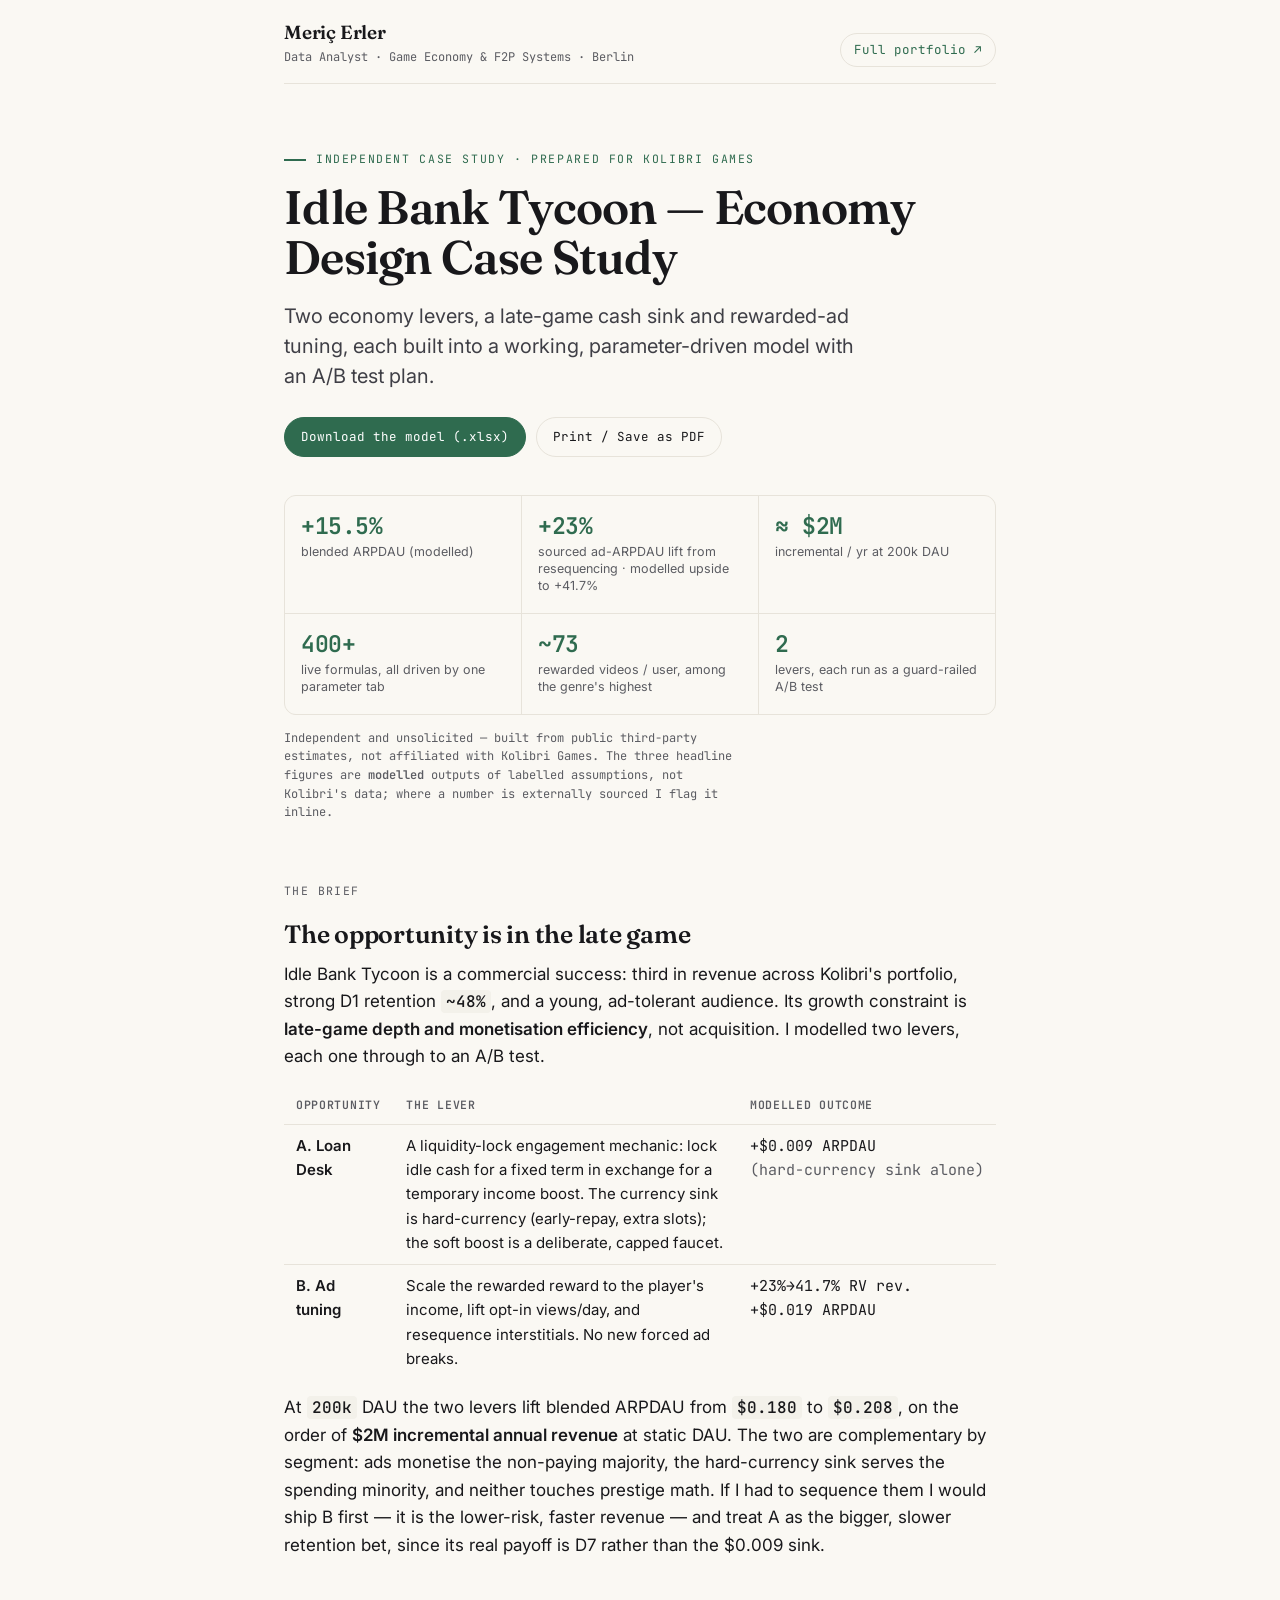
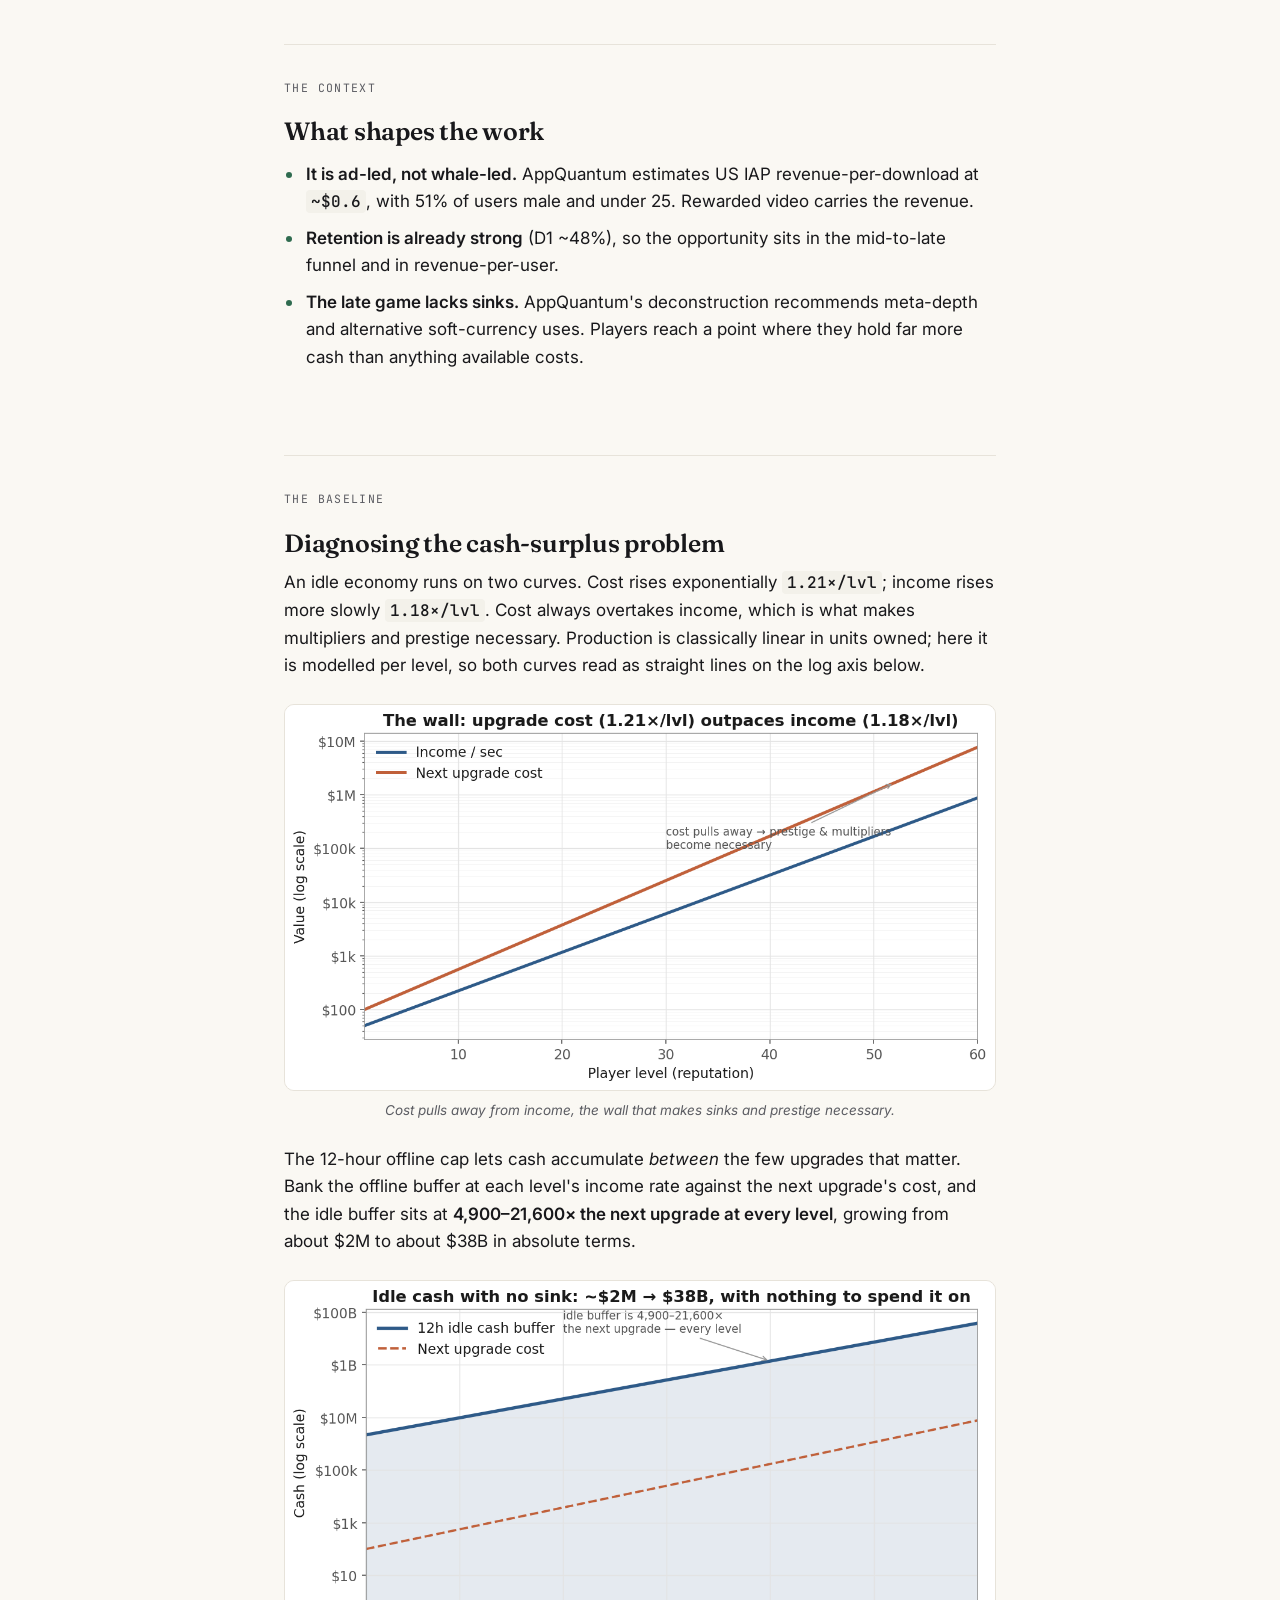
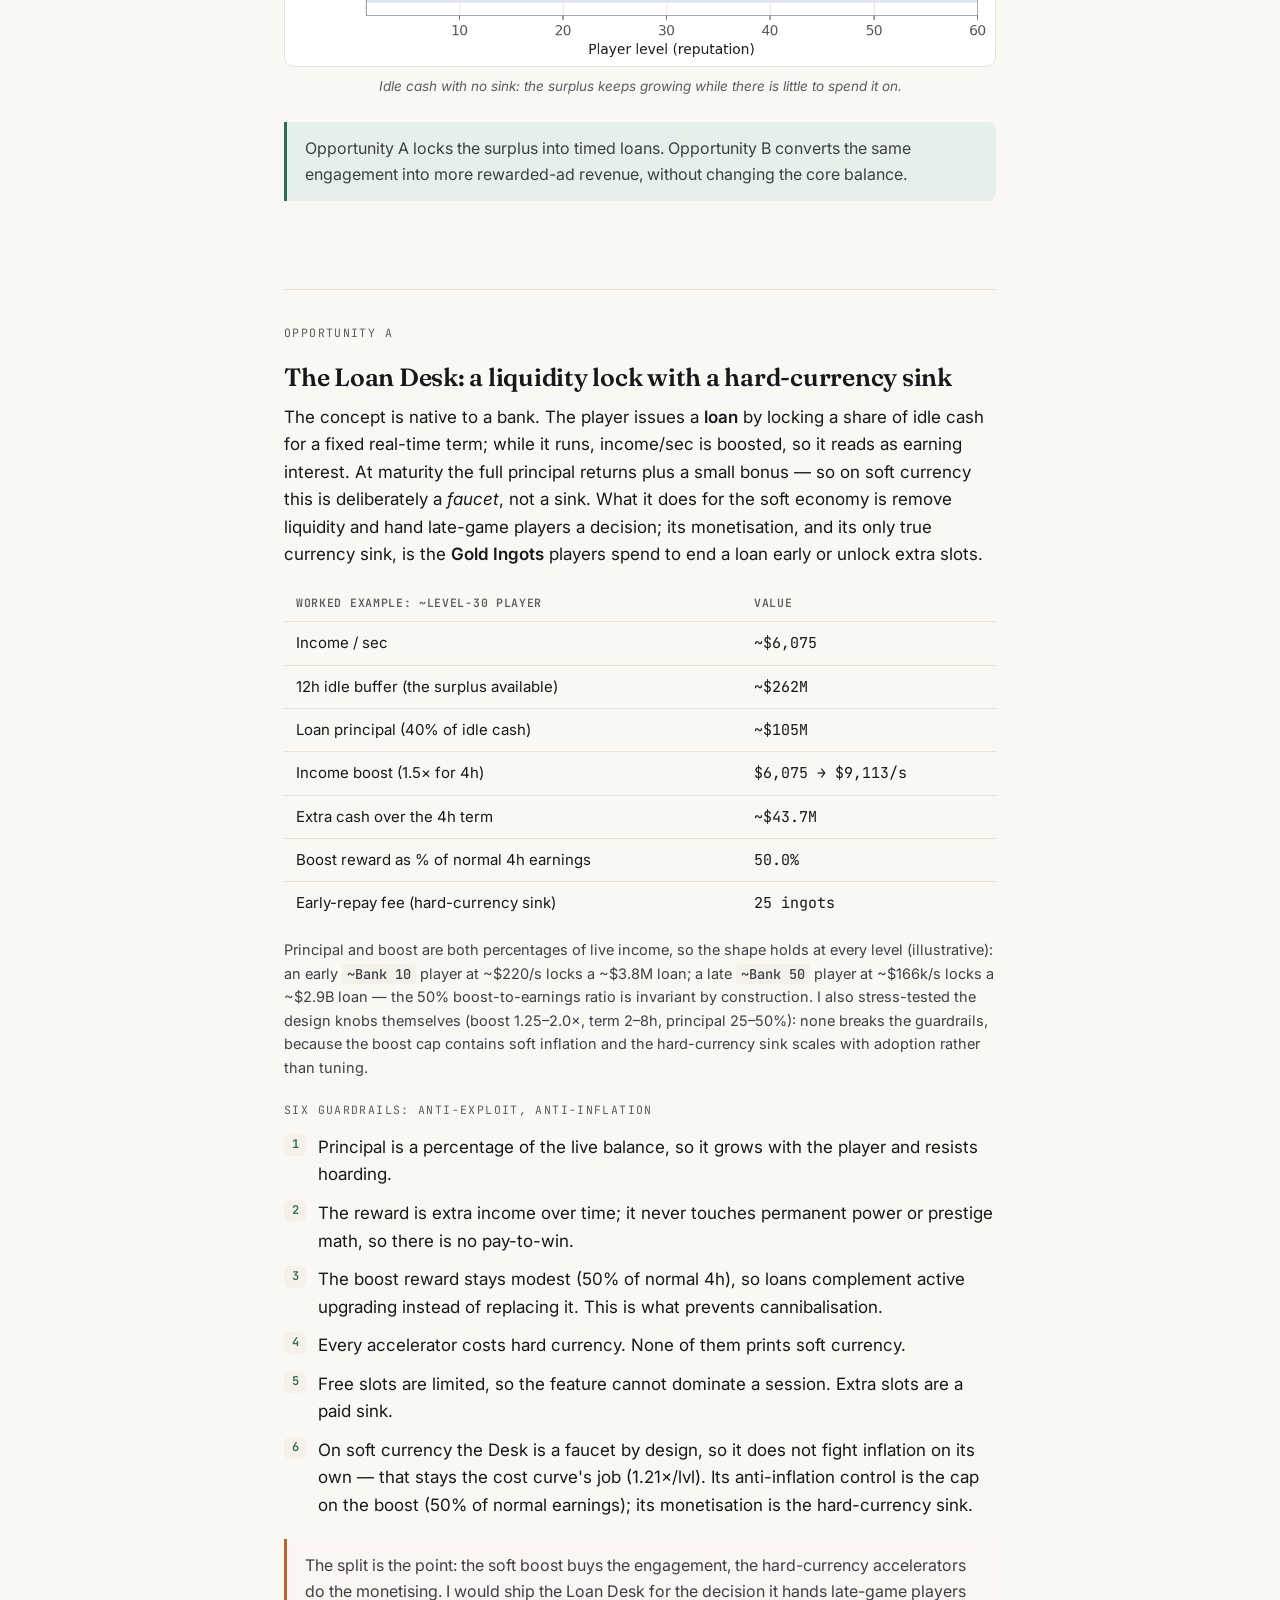
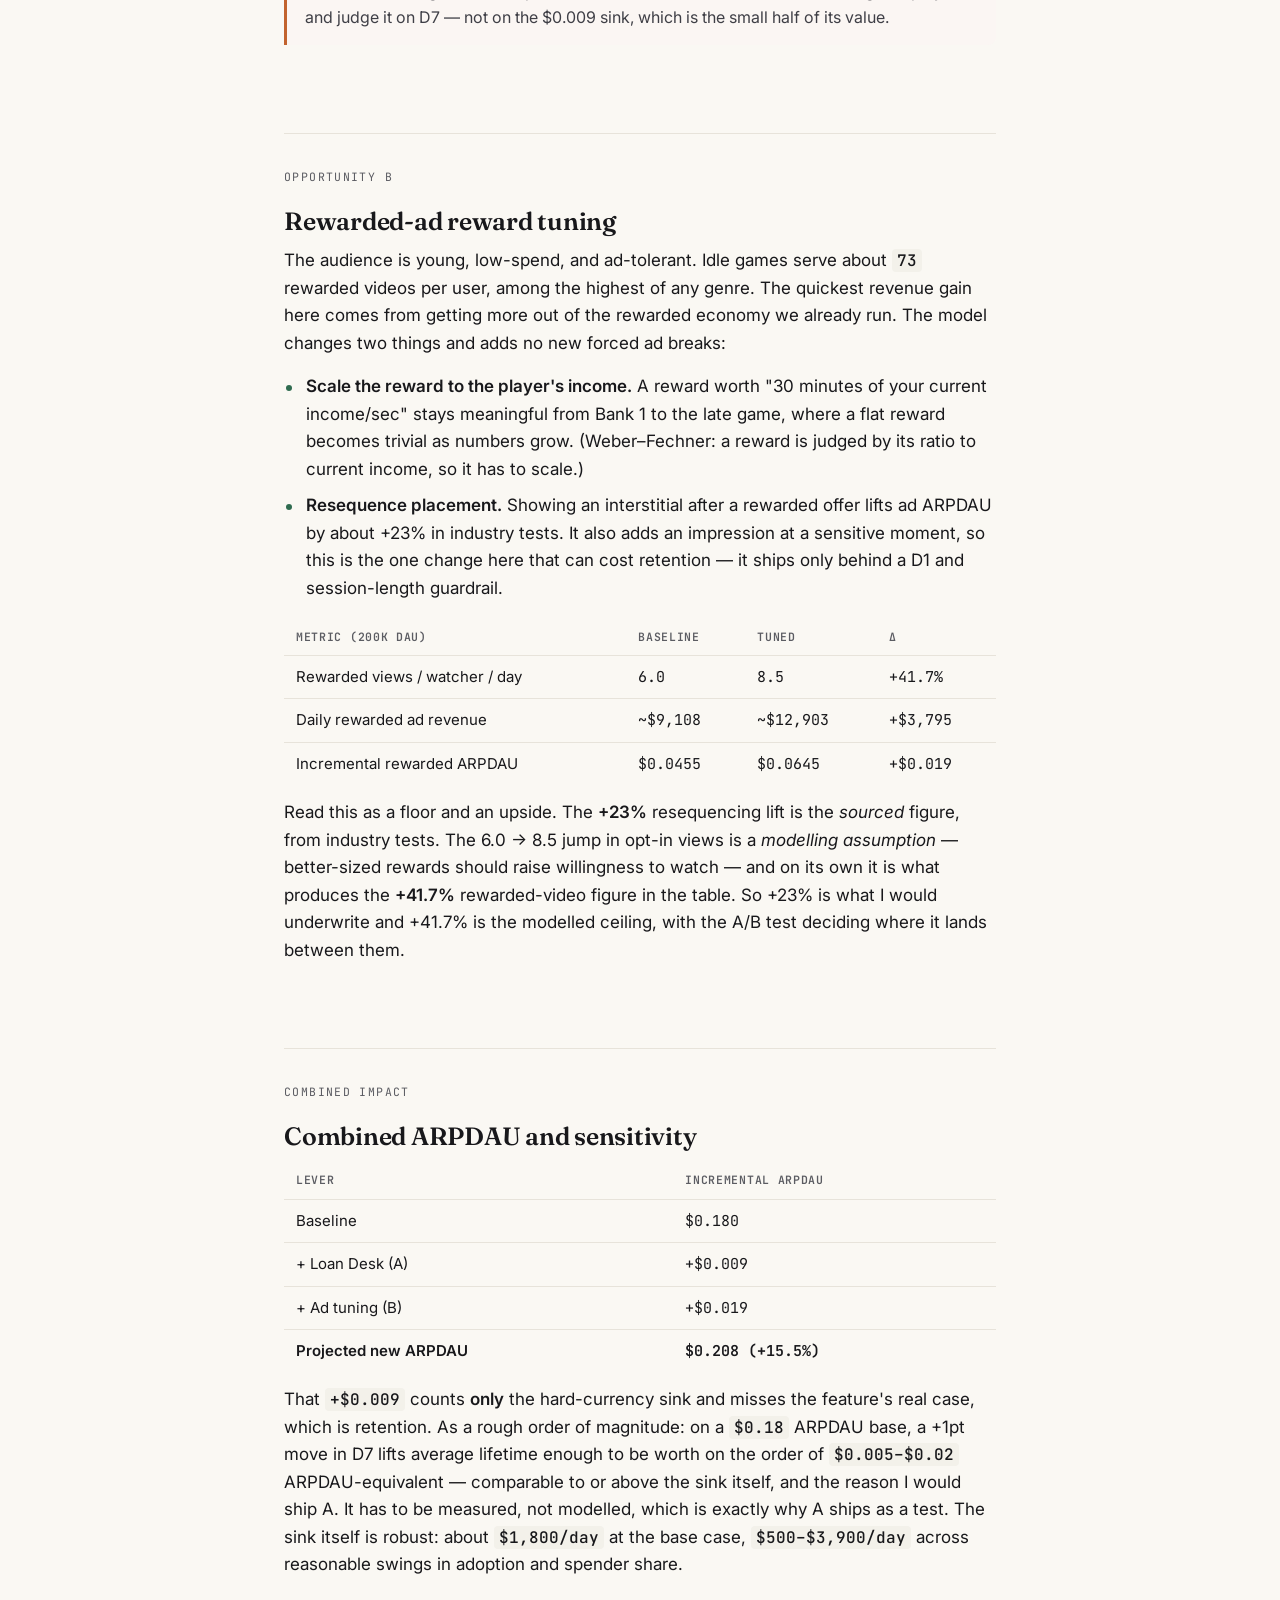
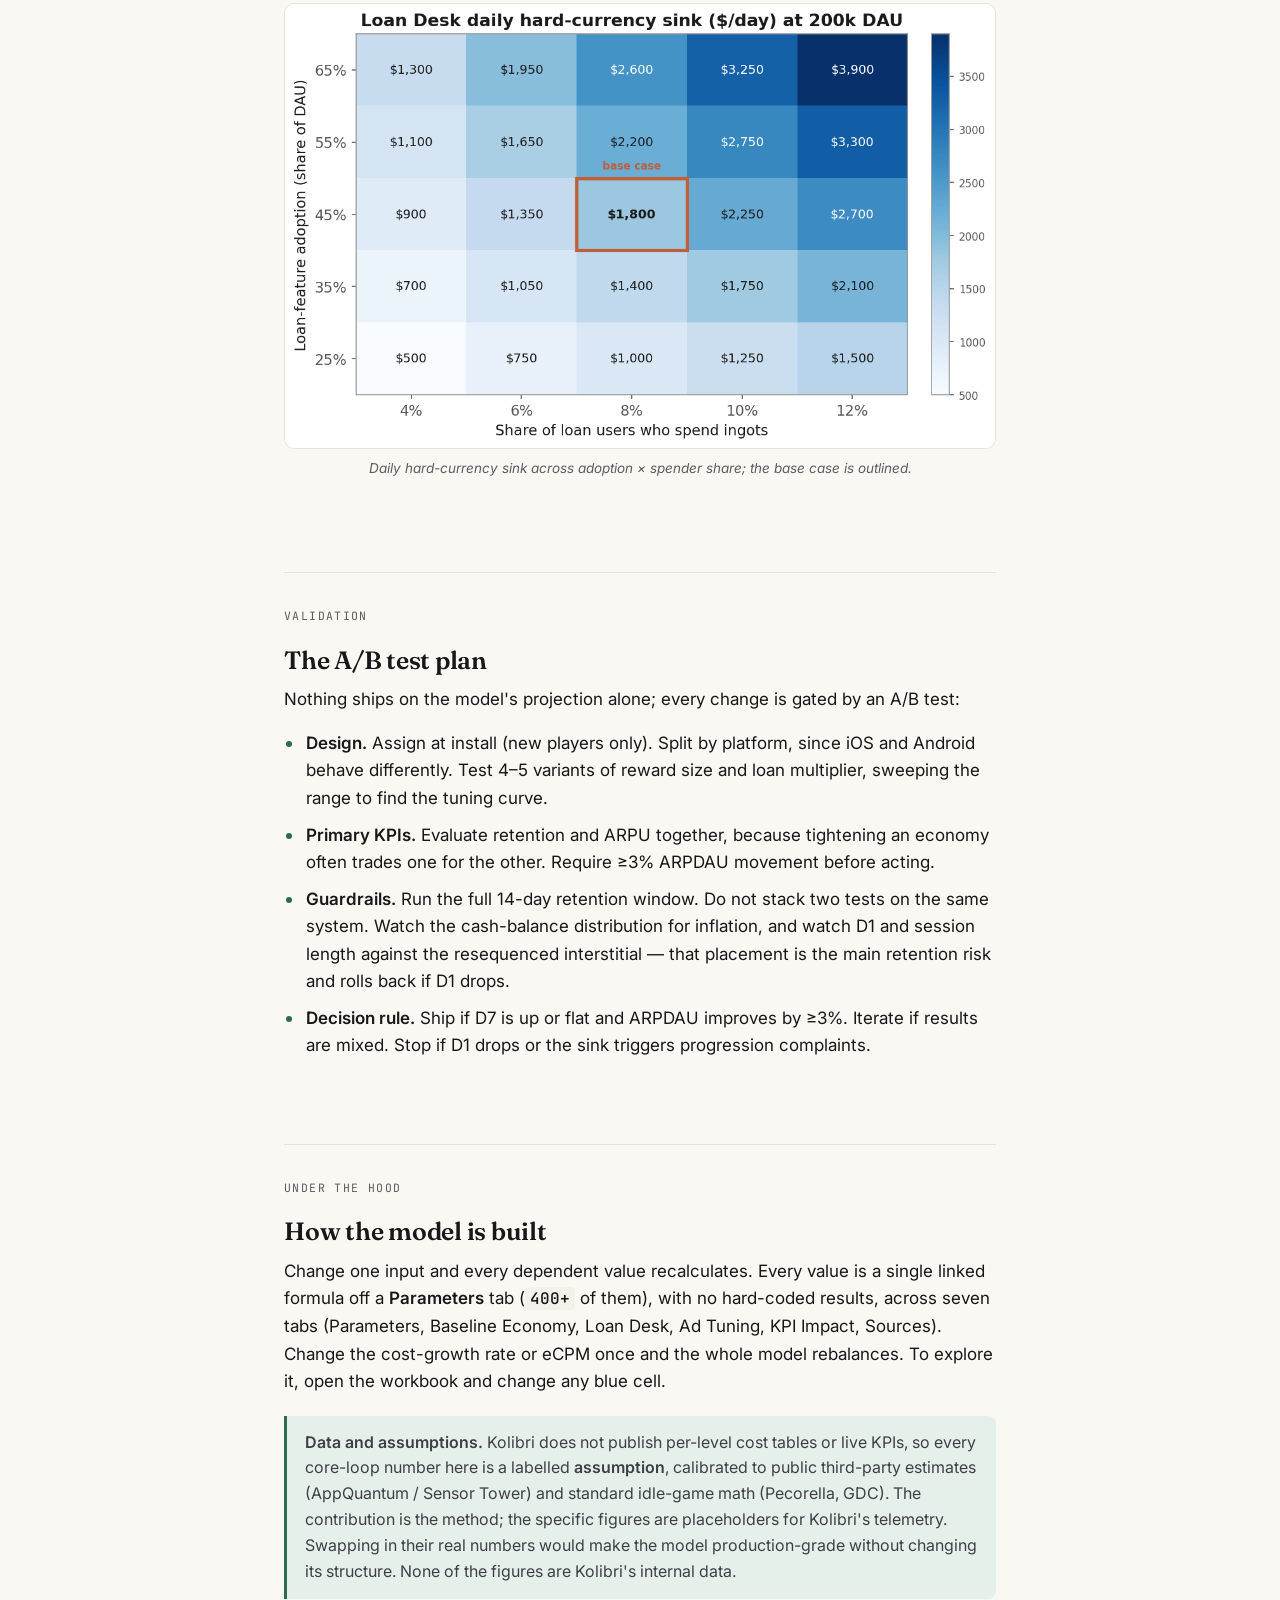
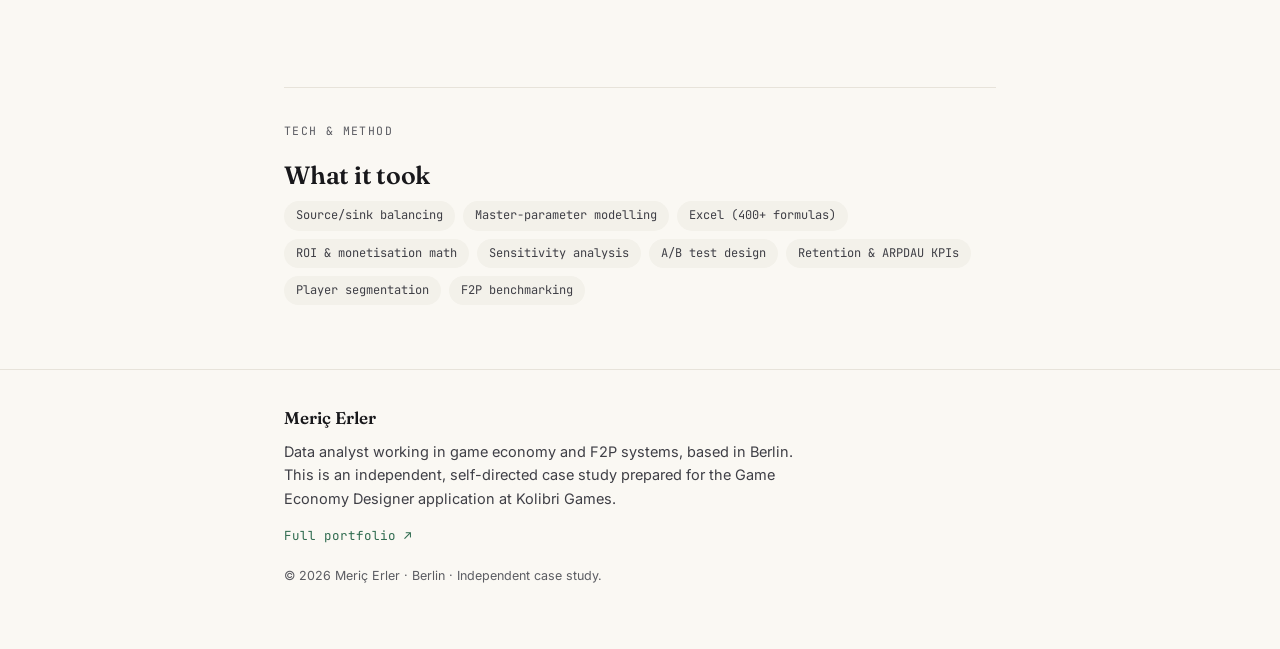
==== index.html @ 93286eb5 "Make the case study launch-ready and on-brand - Rename idle-bank-tycoon.html -> index.html so the re" ====
<!DOCTYPE html>
<html lang="en">
<head>
<meta charset="utf-8">
<meta name="viewport" content="width=device-width, initial-scale=1.0">
<title>Idle Bank Tycoon — Economy Design Case Study · Meriç Erler</title>
<meta name="description" content="A self-directed game-economy design case study for Idle Bank Tycoon (Kolibri Games): a parameter-driven economy model, a liquidity-lock sink mechanic, rewarded-ad tuning, and an A/B test plan. +15.5% modelled ARPDAU.">
<meta name="author" content="Meriç Erler">
<link rel="canonical" href="https://merogith.github.io/IdleBankTycoonCaseStudy/">
<meta property="og:title" content="Idle Bank Tycoon — Economy Design Case Study">
<meta property="og:description" content="A self-directed game-economy design case study: a parameter-driven economy model, a liquidity-lock sink, rewarded-ad tuning, and an A/B test plan. +15.5% modelled ARPDAU.">
<meta property="og:type" content="article">
<meta property="og:url" content="https://merogith.github.io/IdleBankTycoonCaseStudy/">
<meta property="og:image" content="https://merogith.github.io/IdleBankTycoonCaseStudy/charts/03-loan-sensitivity.png">
<meta name="twitter:card" content="summary_large_image">
<meta name="twitter:title" content="Idle Bank Tycoon — Economy Design Case Study">
<meta name="twitter:description" content="Game-economy design case study: economy model, liquidity-lock sink, rewarded-ad tuning, A/B test plan. +15.5% modelled ARPDAU.">
<meta name="twitter:image" content="https://merogith.github.io/IdleBankTycoonCaseStudy/charts/03-loan-sensitivity.png">
<link rel="icon" href="data:image/svg+xml,<svg xmlns='http://www.w3.org/2000/svg' viewBox='0 0 100 100'><rect width='100' height='100' rx='20' fill='%232f6b4f'/><text x='50' y='68' font-family='Georgia,serif' font-size='44' fill='%23faf8f3' text-anchor='middle'>ME</text></svg>">
<link rel="preconnect" href="https://fonts.googleapis.com">
<link rel="preconnect" href="https://fonts.gstatic.com" crossorigin>
<link href="https://fonts.googleapis.com/css2?family=Fraunces:opsz,wght@9..144,400..600&family=Inter:wght@400;500;600;700&family=JetBrains+Mono:wght@500;600&display=swap" rel="stylesheet">
<style>
  :root{
    --ink:#18181b; --ink-soft:#3f3f46; --muted:#5b5c62;
    --paper:#faf8f3; --line:#e7e3da; --chip:#f3f1ea;
    --blue:#2f6b4f; --blue-deep:#245a40; --clay:#c2632e;
    --display:"Fraunces",Georgia,"Times New Roman",serif;
    --body:"Inter",system-ui,-apple-system,"Segoe UI",Roboto,sans-serif;
    --mono:"JetBrains Mono",ui-monospace,SFMono-Regular,Menlo,monospace;
  }
  *{box-sizing:border-box}
  html{-webkit-text-size-adjust:100%}
  body{
    margin:0;background:var(--paper);color:var(--ink);
    font-family:var(--body);font-size:17px;line-height:1.62;
    -webkit-font-smoothing:antialiased;
  }
  .wrap{max-width:760px;margin:0 auto;padding:0 24px}

  /* masthead — report letterhead (not site nav) */
  .masthead{display:flex;align-items:flex-end;justify-content:space-between;gap:18px;padding:22px 0 16px;border-bottom:1px solid var(--line);flex-wrap:wrap}
  .masthead .name{font-family:var(--display);font-weight:600;font-size:19px;letter-spacing:-.01em;color:var(--ink);line-height:1.1}
  .masthead .role{font-family:var(--mono);font-size:12px;color:var(--muted);margin-top:5px}
  .port-link{font-family:var(--mono);font-size:12.5px;color:var(--blue);text-decoration:none;border:1px solid var(--line);border-radius:999px;padding:6px 13px;white-space:nowrap}
  .port-link:hover{border-color:var(--blue);background:#e6f0ea}

  /* hero */
  header.hero{padding:40px 0 8px}
  .eyebrow{font-family:var(--mono);text-transform:uppercase;letter-spacing:.14em;font-size:11.5px;color:var(--blue);margin:26px 0 14px;display:flex;align-items:center;gap:10px}
  .eyebrow::before{content:"";width:22px;height:2px;background:var(--blue);display:inline-block}
  h1{font-family:var(--display);font-weight:600;font-size:clamp(31px,5.4vw,47px);line-height:1.06;letter-spacing:-.015em;margin:0 0 18px}
  .lede{font-size:20px;line-height:1.5;color:var(--ink-soft);margin:0 0 26px;max-width:44ch}
  .actions{display:flex;flex-wrap:wrap;gap:10px;margin-bottom:8px}
  .btn{font-family:var(--mono);font-size:12.5px;text-decoration:none;border-radius:999px;padding:9px 16px;border:1px solid var(--line);color:var(--ink);transition:border-color .15s,color .15s,background .15s}
  .btn:hover{border-color:var(--blue);color:var(--blue)}
  .btn.primary{background:var(--blue);color:#fff;border-color:var(--blue)}
  .btn.primary:hover{background:var(--blue-deep);color:#fff}

  /* metric chips */
  .metrics{display:grid;grid-template-columns:repeat(3,1fr);gap:1px;background:var(--line);border:1px solid var(--line);border-radius:12px;overflow:hidden;margin:38px 0 6px}
  .metric{background:var(--paper);padding:18px 16px}
  .metric .v{font-family:var(--mono);font-weight:600;font-size:23px;letter-spacing:-.02em;color:var(--blue);line-height:1.1}
  .metric .v.clay{color:var(--clay)}
  .metric .k{font-size:12.5px;color:var(--muted);margin-top:5px;line-height:1.35}
  .hero-note{font-family:var(--mono);font-size:12px;color:var(--muted);line-height:1.55;margin:14px 0 0;max-width:66ch}
  @media(max-width:560px){.metrics{grid-template-columns:repeat(2,1fr)}}

  /* sections */
  section{padding:34px 0;border-top:1px solid var(--line);margin-top:34px}
  section:first-of-type{border-top:none;margin-top:18px}
  h2{font-family:var(--display);font-weight:600;font-size:25px;letter-spacing:-.01em;margin:0 0 6px}
  .kicker{font-family:var(--mono);font-size:11.5px;letter-spacing:.12em;text-transform:uppercase;color:var(--muted);margin:0 0 14px}
  p{margin:0 0 16px}
  strong{font-weight:600}
  .num{font-family:var(--mono);font-weight:500;font-size:.94em;background:var(--chip);padding:1px 5px;border-radius:4px}
  a.inl{color:var(--blue);text-decoration:none;border-bottom:1px solid rgba(47,107,79,.34)}
  a.inl:hover{border-bottom-color:var(--blue)}

  ul.clean{list-style:none;padding:0;margin:0 0 16px}
  ul.clean li{position:relative;padding-left:22px;margin:9px 0}
  ul.clean li::before{content:"";position:absolute;left:2px;top:.66em;width:6px;height:6px;border-radius:50%;background:var(--blue)}
  ol.guard{padding-left:0;margin:0;list-style:none;counter-reset:g}
  ol.guard li{position:relative;padding-left:34px;margin:11px 0;counter-increment:g}
  ol.guard li::before{content:counter(g);position:absolute;left:0;top:0;font-family:var(--mono);font-size:12px;font-weight:600;color:var(--blue);background:var(--chip);width:22px;height:22px;border-radius:6px;display:grid;place-items:center}

  /* callout */
  .callout{border-left:3px solid var(--clay);background:#fbf6f3;padding:14px 18px;border-radius:0 8px 8px 0;margin:20px 0;font-size:16px;color:var(--ink-soft)}
  .callout.blue{border-left-color:var(--blue);background:#e6f0ea}

  /* table */
  .tbl{width:100%;border-collapse:collapse;margin:6px 0 14px;font-size:15px}
  .tbl th,.tbl td{text-align:left;padding:9px 12px;border-bottom:1px solid var(--line);vertical-align:top}
  .tbl th{font-family:var(--mono);font-size:11.5px;text-transform:uppercase;letter-spacing:.06em;color:var(--muted);font-weight:600}
  .tbl td.v{font-family:var(--mono);white-space:nowrap;color:var(--ink)}
  .tbl tr:last-child td{border-bottom:none}

  /* figure */
  figure{margin:24px 0}
  figure img{width:100%;height:auto;display:block;border:1px solid var(--line);border-radius:10px;background:#fff}
  figcaption{font-size:13.5px;color:var(--muted);font-style:italic;margin-top:9px;text-align:center}

  /* tags */
  .tags{display:flex;flex-wrap:wrap;gap:8px;margin-top:6px}
  .tag{font-family:var(--mono);font-size:12px;color:var(--ink-soft);background:var(--chip);border-radius:999px;padding:5px 12px}

  /* footer */
  footer{border-top:1px solid var(--line);margin-top:30px;padding:34px 0 64px}
  .about-name{font-family:var(--display);font-weight:600;font-size:17px;margin-bottom:8px}
  .about-bio{font-size:14.5px;color:var(--ink-soft);max-width:60ch;margin:0 0 16px}
  .about-links{display:flex;flex-wrap:wrap;gap:8px 18px;margin-bottom:20px}
  .about-links a{font-family:var(--mono);font-size:12.5px;color:var(--blue);text-decoration:none}
  .about-links a:hover{text-decoration:underline}
  .copy{font-size:12.5px;color:var(--muted);line-height:1.5}

  :focus-visible{outline:2px solid var(--blue);outline-offset:3px;border-radius:3px}
  @media(prefers-reduced-motion:reduce){*{transition:none!important}}
  @media print{
    body{font-size:10.5pt;background:#fff}
    .port-link,.actions{display:none}
    figure,section,table,.metrics,ol.guard li,ul.clean li,.callout{break-inside:avoid;page-break-inside:avoid}
    h1,h2{page-break-after:avoid}
    a{color:var(--ink)}
    .about-links a,.copy{color:#555}
  }
</style>
</head>
<body>

<div class="wrap">
  <div class="masthead">
    <div>
      <div class="name">Meriç Erler</div>
      <div class="role">Data Analyst · Game Economy &amp; F2P Systems · Berlin</div>
    </div>
    <a class="port-link" href="https://merogith.github.io/Portfolio/">Full portfolio ↗</a>
  </div>
</div>

<header class="hero">
  <div class="wrap">
    <div class="eyebrow">Independent case study · prepared for Kolibri Games</div>
    <h1>Idle Bank Tycoon — Economy Design Case Study</h1>
    <p class="lede">Two economy levers, a late-game cash sink and rewarded-ad tuning, each built into a working, parameter-driven model with an A/B test plan.</p>
    <div class="actions">
      <a class="btn primary" href="https://raw.githubusercontent.com/merogith/IdleBankTycoonCaseStudy/main/Idle_Bank_Tycoon_Economy_Model.xlsx">Download the model (.xlsx)</a>
      <a class="btn" href="#" onclick="window.print();return false;" title="Print or save this page as PDF (uses the page's print styles, always current)">Print / Save as PDF</a>
    </div>
    <div class="metrics">
      <div class="metric"><div class="v">+15.5%</div><div class="k">blended ARPDAU (modelled)</div></div>
      <div class="metric"><div class="v">+23%</div><div class="k">sourced ad-ARPDAU lift from resequencing · modelled upside to +41.7%</div></div>
      <div class="metric"><div class="v">≈ $2M</div><div class="k">incremental / yr at 200k DAU</div></div>
      <div class="metric"><div class="v">400+</div><div class="k">live formulas, all driven by one parameter tab</div></div>
      <div class="metric"><div class="v">~73</div><div class="k">rewarded videos / user, among the genre's highest</div></div>
      <div class="metric"><div class="v">2</div><div class="k">levers, each run as a guard-railed A/B test</div></div>
    </div>
    <p class="hero-note">Independent and unsolicited — built from public third-party estimates, not affiliated with Kolibri Games. The three headline figures are <strong>modelled</strong> outputs of labelled assumptions, not Kolibri's data; where a number is externally sourced I flag it inline.</p>
  </div>
</header>

<main class="wrap">

  <section>
    <p class="kicker">The brief</p>
    <h2>The opportunity is in the late game</h2>
    <p>Idle Bank Tycoon is a commercial success: third in revenue across Kolibri's portfolio, strong D1 retention <span class="num">~48%</span>, and a young, ad-tolerant audience. Its growth constraint is <strong>late-game depth and monetisation efficiency</strong>, not acquisition. I modelled two levers, each one through to an A/B test.</p>
    <table class="tbl">
      <tr><th>Opportunity</th><th>The lever</th><th>Modelled outcome</th></tr>
      <tr><td><strong>A. Loan Desk</strong></td><td>A liquidity-lock engagement mechanic: lock idle cash for a fixed term in exchange for a temporary income boost. The currency sink is hard-currency (early-repay, extra slots); the soft boost is a deliberate, capped faucet.</td><td class="v">+$0.009 ARPDAU<br><span style="color:var(--muted)">(hard-currency sink alone)</span></td></tr>
      <tr><td><strong>B. Ad tuning</strong></td><td>Scale the rewarded reward to the player's income, lift opt-in views/day, and resequence interstitials. No new forced ad breaks.</td><td class="v">+23%→41.7% RV rev.<br>+$0.019 ARPDAU</td></tr>
    </table>
    <p>At <span class="num">200k</span> DAU the two levers lift blended ARPDAU from <span class="num">$0.180</span> to <span class="num">$0.208</span>, on the order of <strong>$2M incremental annual revenue</strong> at static DAU. The two are complementary by segment: ads monetise the non-paying majority, the hard-currency sink serves the spending minority, and neither touches prestige math. If I had to sequence them I would ship B first — it is the lower-risk, faster revenue — and treat A as the bigger, slower retention bet, since its real payoff is D7 rather than the $0.009 sink.</p>
  </section>

  <section>
    <p class="kicker">The context</p>
    <h2>What shapes the work</h2>
    <ul class="clean">
      <li><strong>It is ad-led, not whale-led.</strong> AppQuantum estimates US IAP revenue-per-download at <span class="num">~$0.6</span>, with 51% of users male and under 25. Rewarded video carries the revenue.</li>
      <li><strong>Retention is already strong</strong> (D1 ~48%), so the opportunity sits in the mid-to-late funnel and in revenue-per-user.</li>
      <li><strong>The late game lacks sinks.</strong> AppQuantum's deconstruction recommends meta-depth and alternative soft-currency uses. Players reach a point where they hold far more cash than anything available costs.</li>
    </ul>
  </section>

  <section>
    <p class="kicker">The baseline</p>
    <h2>Diagnosing the cash-surplus problem</h2>
    <p>An idle economy runs on two curves. Cost rises exponentially <span class="num">1.21×/lvl</span>; income rises more slowly <span class="num">1.18×/lvl</span>. Cost always overtakes income, which is what makes multipliers and prestige necessary. Production is classically linear in units owned; here it is modelled per level, so both curves read as straight lines on the log axis below.</p>
    <figure><img alt="Income per second versus next upgrade cost across 60 levels on a log scale" src="[data-uri]"><figcaption>Cost pulls away from income, the wall that makes sinks and prestige necessary.</figcaption></figure>
    <p>The 12-hour offline cap lets cash accumulate <em>between</em> the few upgrades that matter. Bank the offline buffer at each level's income rate against the next upgrade's cost, and the idle buffer sits at <strong>4,900–21,600× the next upgrade at every level</strong>, growing from about $2M to about $38B in absolute terms.</p>
    <figure><img alt="12-hour idle cash buffer climbing from 2 million to 38 billion dollars on a log scale" src="[data-uri]"><figcaption>Idle cash with no sink: the surplus keeps growing while there is little to spend it on.</figcaption></figure>
    <div class="callout blue">Opportunity A locks the surplus into timed loans. Opportunity B converts the same engagement into more rewarded-ad revenue, without changing the core balance.</div>
  </section>

  <section>
    <p class="kicker">Opportunity A</p>
    <h2>The Loan Desk: a liquidity lock with a hard-currency sink</h2>
    <p>The concept is native to a bank. The player issues a <strong>loan</strong> by locking a share of idle cash for a fixed real-time term; while it runs, income/sec is boosted, so it reads as earning interest. At maturity the full principal returns plus a small bonus — so on soft currency this is deliberately a <em>faucet</em>, not a sink. What it does for the soft economy is remove liquidity and hand late-game players a decision; its monetisation, and its only true currency sink, is the <strong>Gold Ingots</strong> players spend to end a loan early or unlock extra slots.</p>
    <table class="tbl">
      <tr><th>Worked example: ~level-30 player</th><th>Value</th></tr>
      <tr><td>Income / sec</td><td class="v">~$6,075</td></tr>
      <tr><td>12h idle buffer (the surplus available)</td><td class="v">~$262M</td></tr>
      <tr><td>Loan principal (40% of idle cash)</td><td class="v">~$105M</td></tr>
      <tr><td>Income boost (1.5× for 4h)</td><td class="v">$6,075 → $9,113/s</td></tr>
      <tr><td>Extra cash over the 4h term</td><td class="v">~$43.7M</td></tr>
      <tr><td>Boost reward as % of normal 4h earnings</td><td class="v">50.0%</td></tr>
      <tr><td>Early-repay fee (hard-currency sink)</td><td class="v">25 ingots</td></tr>
    </table>
    <p style="font-size:14.5px;color:var(--ink-soft);margin-top:14px">Principal and boost are both percentages of live income, so the shape holds at every level (illustrative): an early <span class="num">~Bank&nbsp;10</span> player at ~$220/s locks a ~$3.8M loan; a late <span class="num">~Bank&nbsp;50</span> player at ~$166k/s locks a ~$2.9B loan — the 50% boost-to-earnings ratio is invariant by construction. I also stress-tested the design knobs themselves (boost 1.25–2.0×, term 2–8h, principal 25–50%): none breaks the guardrails, because the boost cap contains soft inflation and the hard-currency sink scales with adoption rather than tuning.</p>
    <p class="kicker" style="margin-top:22px">Six guardrails: anti-exploit, anti-inflation</p>
    <ol class="guard">
      <li>Principal is a percentage of the live balance, so it grows with the player and resists hoarding.</li>
      <li>The reward is extra income over time; it never touches permanent power or prestige math, so there is no pay-to-win.</li>
      <li>The boost reward stays modest (50% of normal 4h), so loans complement active upgrading instead of replacing it. This is what prevents cannibalisation.</li>
      <li>Every accelerator costs hard currency. None of them prints soft currency.</li>
      <li>Free slots are limited, so the feature cannot dominate a session. Extra slots are a paid sink.</li>
      <li>On soft currency the Desk is a faucet by design, so it does not fight inflation on its own — that stays the cost curve's job (1.21×/lvl). Its anti-inflation control is the cap on the boost (50% of normal earnings); its monetisation is the hard-currency sink.</li>
    </ol>
    <div class="callout">The split is the point: the soft boost buys the engagement, the hard-currency accelerators do the monetising. I would ship the Loan Desk for the decision it hands late-game players and judge it on D7 — not on the $0.009 sink, which is the small half of its value.</div>
  </section>

  <section>
    <p class="kicker">Opportunity B</p>
    <h2>Rewarded-ad reward tuning</h2>
    <p>The audience is young, low-spend, and ad-tolerant. Idle games serve about <span class="num">73</span> rewarded videos per user, among the highest of any genre. The quickest revenue gain here comes from getting more out of the rewarded economy we already run. The model changes two things and adds no new forced ad breaks:</p>
    <ul class="clean">
      <li><strong>Scale the reward to the player's income.</strong> A reward worth "30 minutes of your current income/sec" stays meaningful from Bank 1 to the late game, where a flat reward becomes trivial as numbers grow. (Weber–Fechner: a reward is judged by its ratio to current income, so it has to scale.)</li>
      <li><strong>Resequence placement.</strong> Showing an interstitial after a rewarded offer lifts ad ARPDAU by about +23% in industry tests. It also adds an impression at a sensitive moment, so this is the one change here that can cost retention — it ships only behind a D1 and session-length guardrail.</li>
    </ul>
    <table class="tbl">
      <tr><th>Metric (200k DAU)</th><th>Baseline</th><th>Tuned</th><th>Δ</th></tr>
      <tr><td>Rewarded views / watcher / day</td><td class="v">6.0</td><td class="v">8.5</td><td class="v">+41.7%</td></tr>
      <tr><td>Daily rewarded ad revenue</td><td class="v">~$9,108</td><td class="v">~$12,903</td><td class="v">+$3,795</td></tr>
      <tr><td>Incremental rewarded ARPDAU</td><td class="v">$0.0455</td><td class="v">$0.0645</td><td class="v">+$0.019</td></tr>
    </table>
    <p>Read this as a floor and an upside. The <strong>+23%</strong> resequencing lift is the <em>sourced</em> figure, from industry tests. The 6.0 → 8.5 jump in opt-in views is a <em>modelling assumption</em> — better-sized rewards should raise willingness to watch — and on its own it is what produces the <strong>+41.7%</strong> rewarded-video figure in the table. So +23% is what I would underwrite and +41.7% is the modelled ceiling, with the A/B test deciding where it lands between them.</p>
  </section>

  <section>
    <p class="kicker">Combined impact</p>
    <h2>Combined ARPDAU and sensitivity</h2>
    <table class="tbl">
      <tr><th>Lever</th><th>Incremental ARPDAU</th></tr>
      <tr><td>Baseline</td><td class="v">$0.180</td></tr>
      <tr><td>+ Loan Desk (A)</td><td class="v">+$0.009</td></tr>
      <tr><td>+ Ad tuning (B)</td><td class="v">+$0.019</td></tr>
      <tr><td><strong>Projected new ARPDAU</strong></td><td class="v"><strong>$0.208 (+15.5%)</strong></td></tr>
    </table>
    <p>That <span class="num">+$0.009</span> counts <strong>only</strong> the hard-currency sink and misses the feature's real case, which is retention. As a rough order of magnitude: on a <span class="num">$0.18</span> ARPDAU base, a +1pt move in D7 lifts average lifetime enough to be worth on the order of <span class="num">$0.005–$0.02</span> ARPDAU-equivalent — comparable to or above the sink itself, and the reason I would ship A. It has to be measured, not modelled, which is exactly why A ships as a test. The sink itself is robust: about <span class="num">$1,800/day</span> at the base case, <span class="num">$500–$3,900/day</span> across reasonable swings in adoption and spender share.</p>
    <figure><img alt="Sensitivity heatmap of the Loan Desk daily dollar sink across adoption and ingot-spender share" src="[data-uri]"><figcaption>Daily hard-currency sink across adoption × spender share; the base case is outlined.</figcaption></figure>
  </section>

  <section>
    <p class="kicker">Validation</p>
    <h2>The A/B test plan</h2>
    <p>Nothing ships on the model's projection alone; every change is gated by an A/B test:</p>
    <ul class="clean">
      <li><strong>Design.</strong> Assign at install (new players only). Split by platform, since iOS and Android behave differently. Test 4–5 variants of reward size and loan multiplier, sweeping the range to find the tuning curve.</li>
      <li><strong>Primary KPIs.</strong> Evaluate retention and ARPU together, because tightening an economy often trades one for the other. Require ≥3% ARPDAU movement before acting.</li>
      <li><strong>Guardrails.</strong> Run the full 14-day retention window. Do not stack two tests on the same system. Watch the cash-balance distribution for inflation, and watch D1 and session length against the resequenced interstitial — that placement is the main retention risk and rolls back if D1 drops.</li>
      <li><strong>Decision rule.</strong> Ship if D7 is up or flat and ARPDAU improves by ≥3%. Iterate if results are mixed. Stop if D1 drops or the sink triggers progression complaints.</li>
    </ul>
  </section>

  <section>
    <p class="kicker">Under the hood</p>
    <h2>How the model is built</h2>
    <p>Change one input and every dependent value recalculates. Every value is a single linked formula off a <strong>Parameters</strong> tab (<span class="num">400+</span> of them), with no hard-coded results, across seven tabs (Parameters, Baseline Economy, Loan Desk, Ad Tuning, KPI Impact, Sources). Change the cost-growth rate or eCPM once and the whole model rebalances. To explore it, open the workbook and change any blue cell.</p>
    <div class="callout blue"><strong>Data and assumptions.</strong> Kolibri does not publish per-level cost tables or live KPIs, so every core-loop number here is a labelled <strong>assumption</strong>, calibrated to public third-party estimates (AppQuantum / Sensor Tower) and standard idle-game math (Pecorella, GDC). The contribution is the method; the specific figures are placeholders for Kolibri's telemetry. Swapping in their real numbers would make the model production-grade without changing its structure. None of the figures are Kolibri's internal data.</div>
  </section>

  <section>
    <p class="kicker">Tech &amp; method</p>
    <h2>What it took</h2>
    <div class="tags">
      <span class="tag">Source/sink balancing</span>
      <span class="tag">Master-parameter modelling</span>
      <span class="tag">Excel (400+ formulas)</span>
      <span class="tag">ROI &amp; monetisation math</span>
      <span class="tag">Sensitivity analysis</span>
      <span class="tag">A/B test design</span>
      <span class="tag">Retention &amp; ARPDAU KPIs</span>
      <span class="tag">Player segmentation</span>
      <span class="tag">F2P benchmarking</span>
    </div>
  </section>

</main>

<footer>
  <div class="wrap">
    <div class="about">
      <div class="about-name">Meriç Erler</div>
      <p class="about-bio">Data analyst working in game economy and F2P systems, based in Berlin. This is an independent, self-directed case study prepared for the Game Economy Designer application at Kolibri Games.</p>
      <div class="about-links">
        <a href="https://merogith.github.io/Portfolio/">Full portfolio ↗</a>
      </div>
    </div>
    <div class="copy">© 2026 Meriç Erler · Berlin · Independent case study.</div>
  </div>
</footer>

</body>
</html>
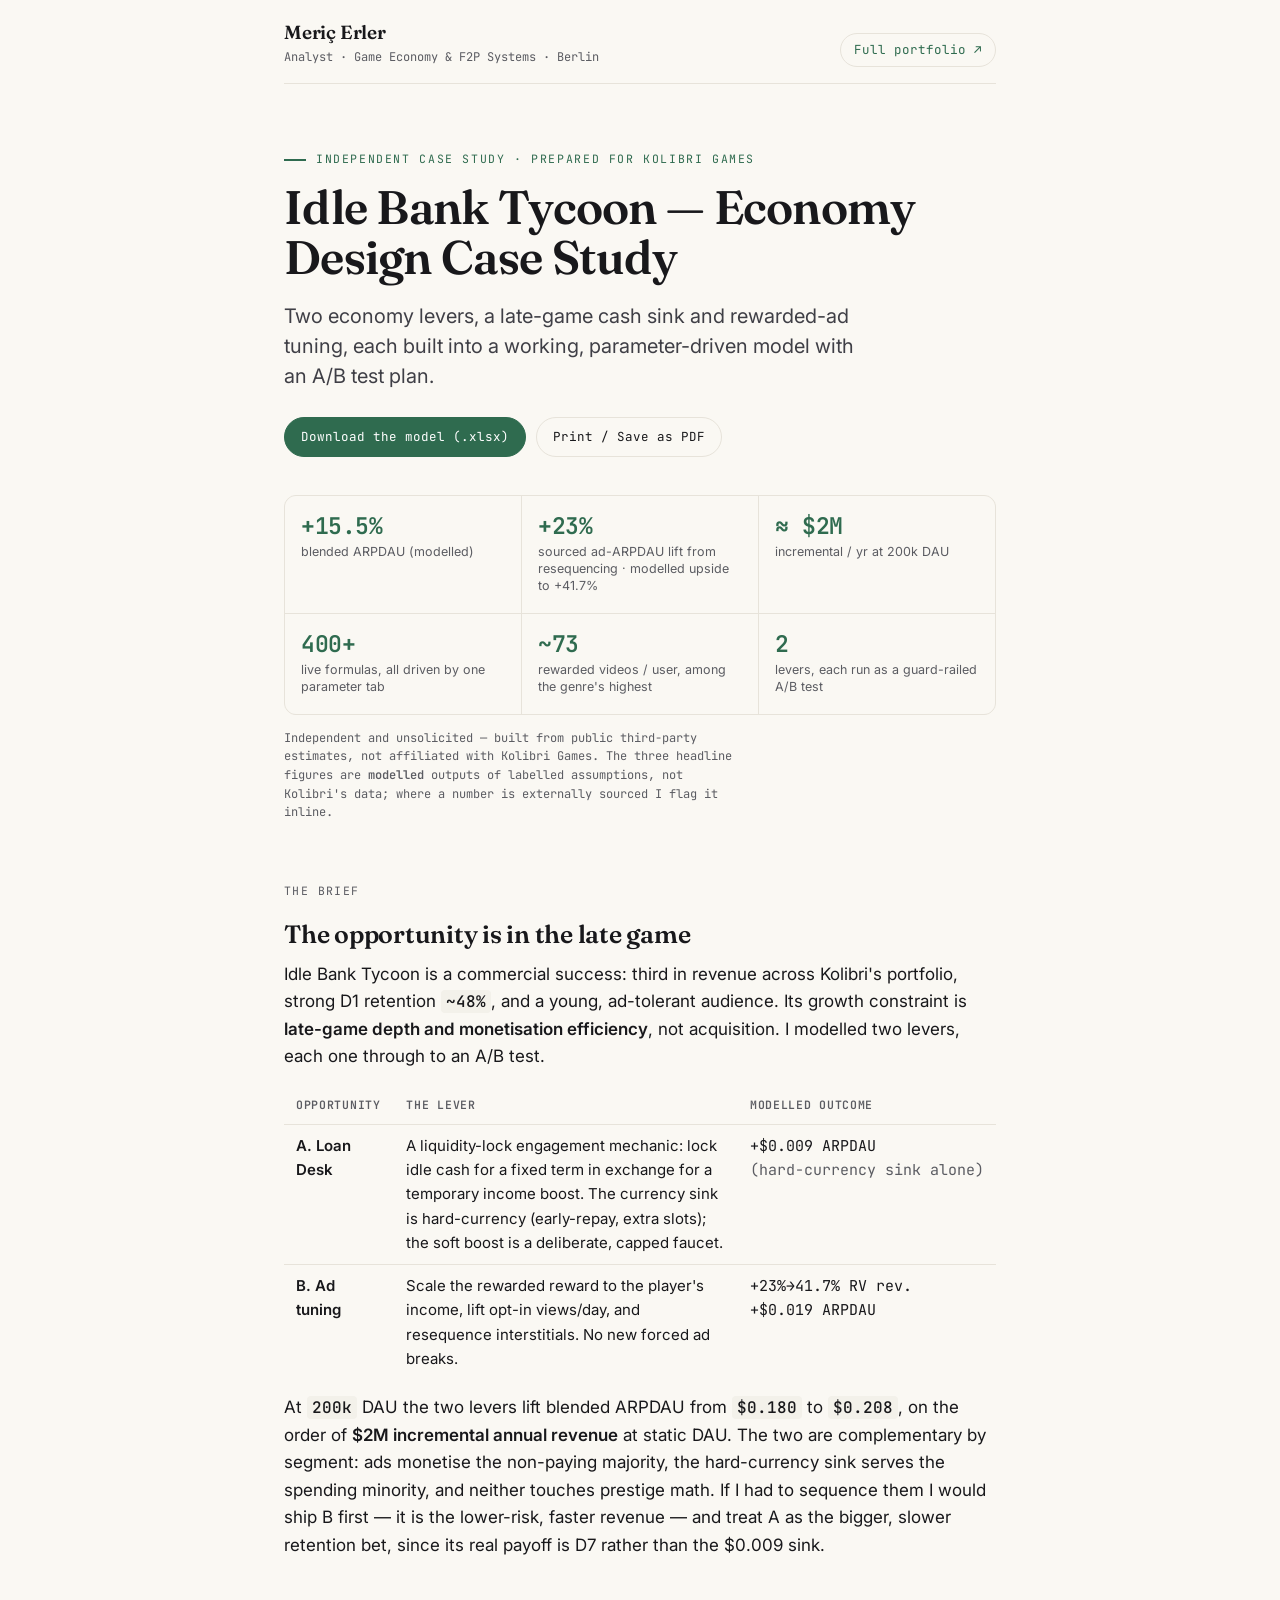
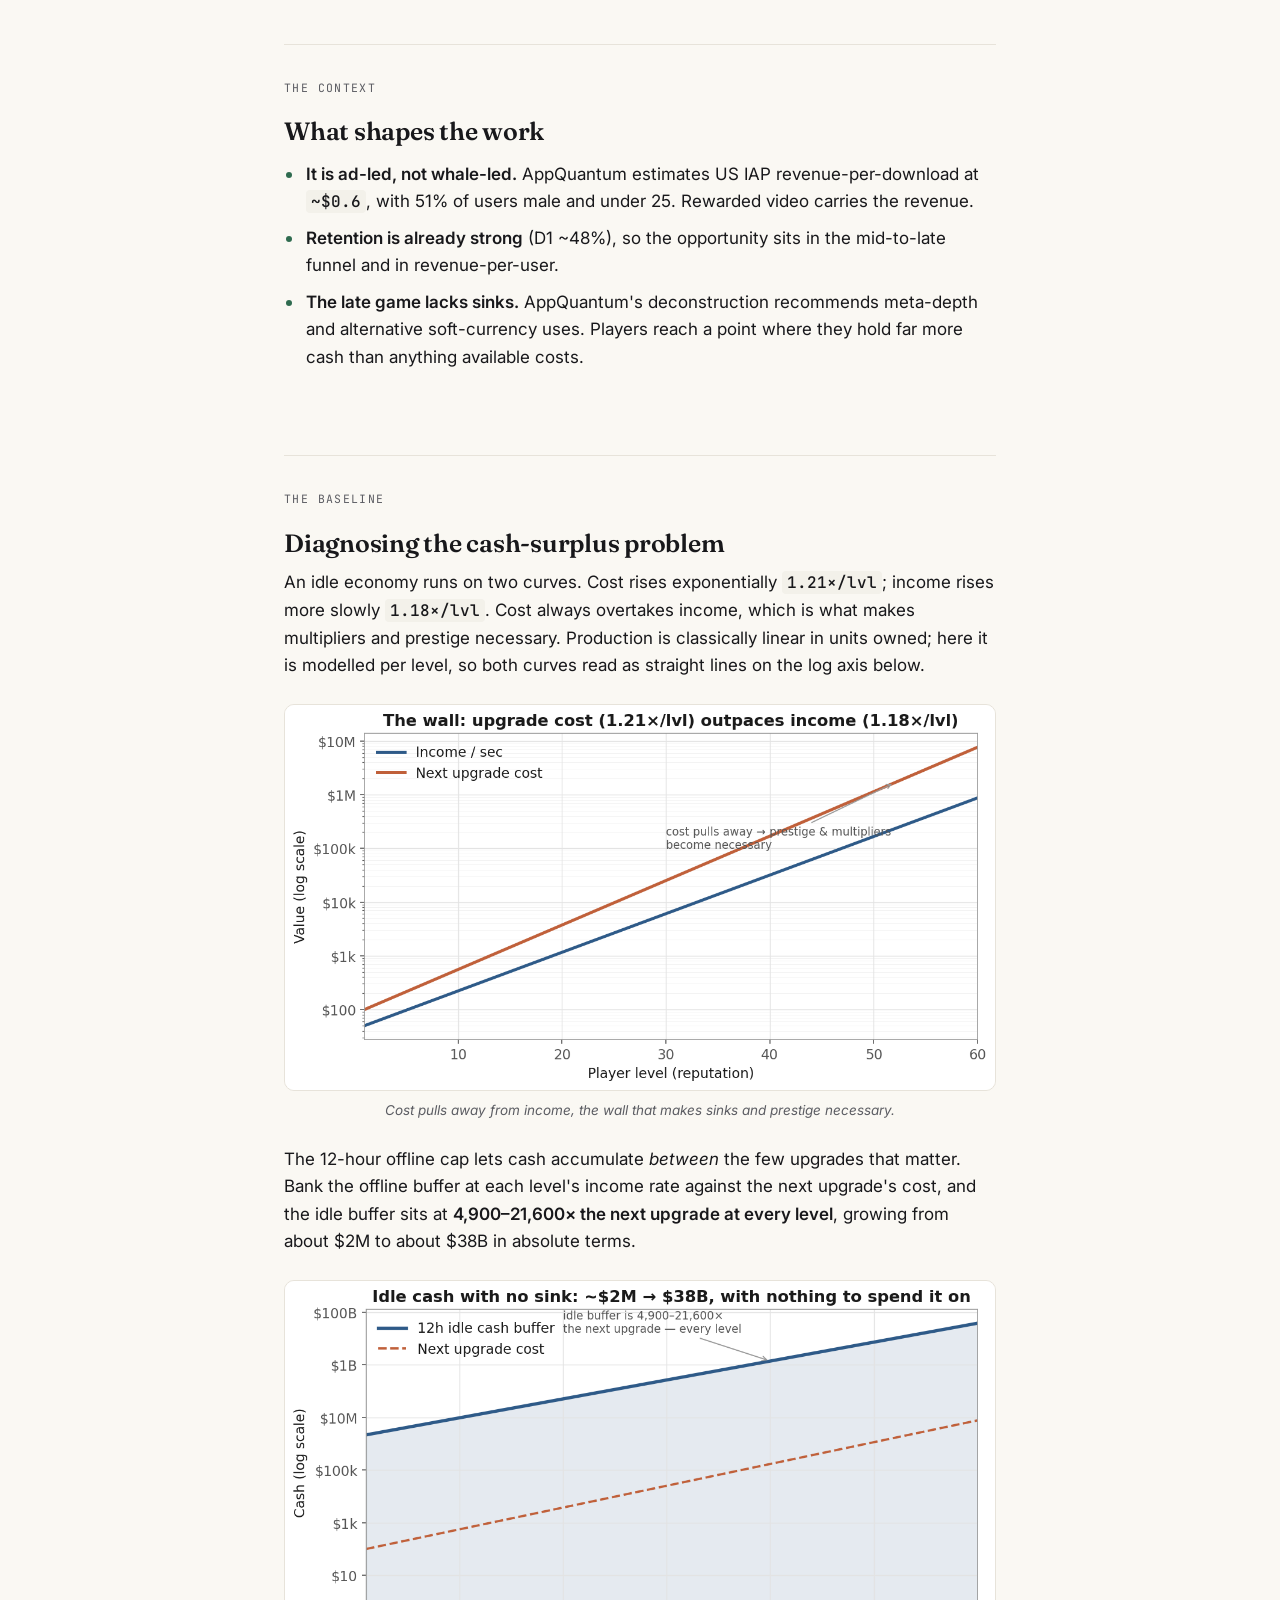
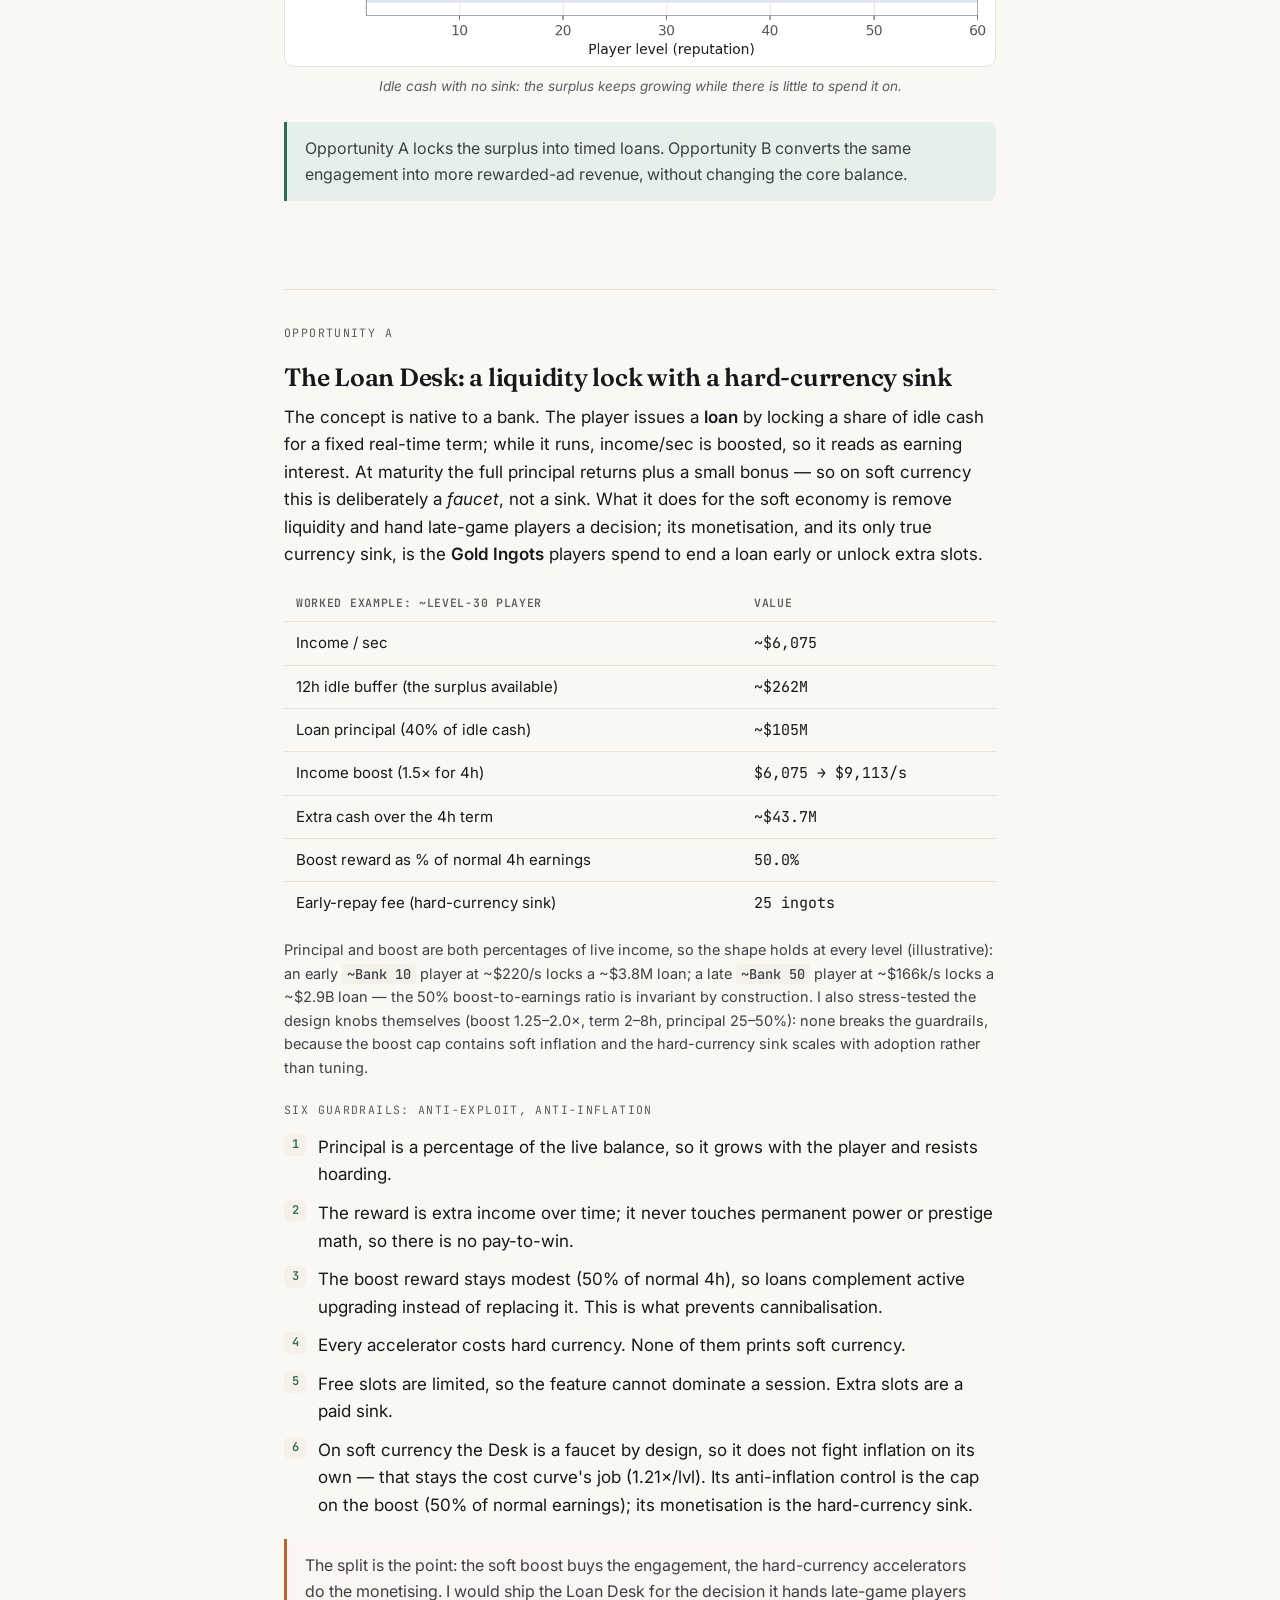
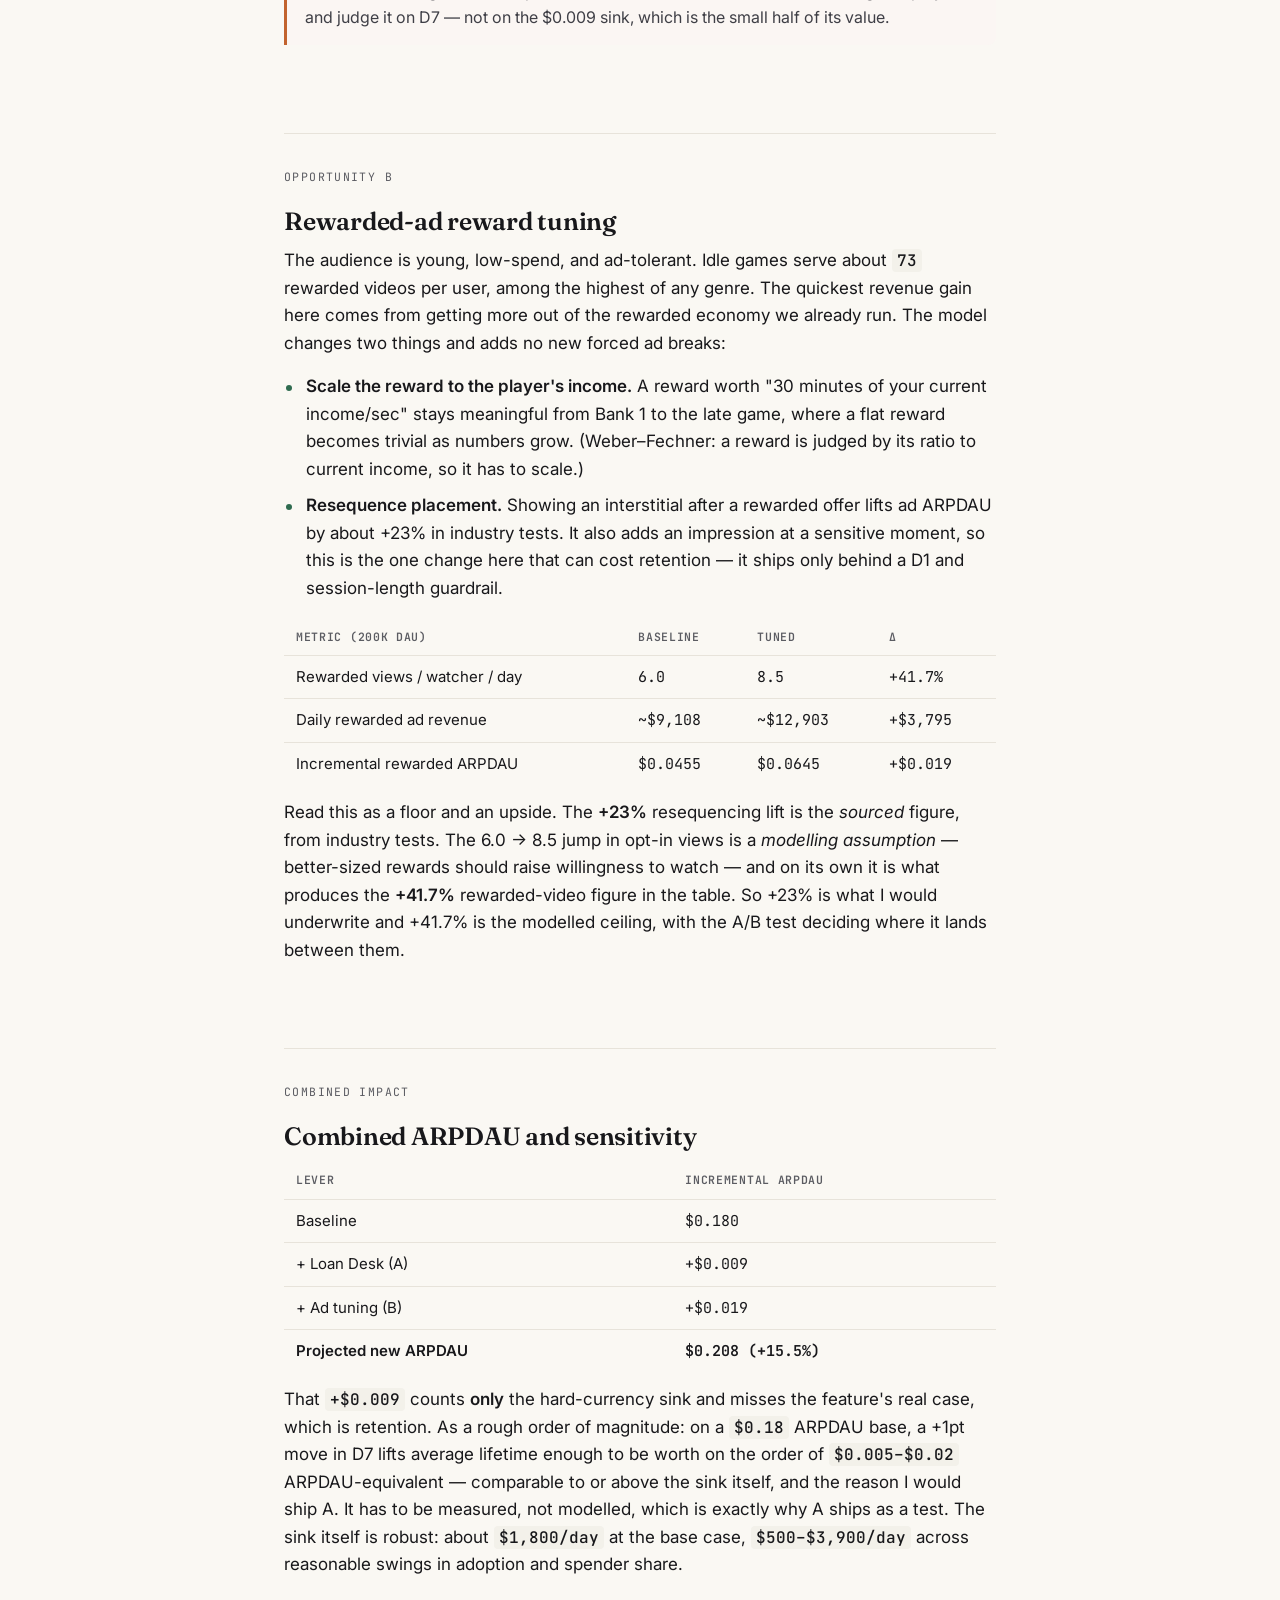
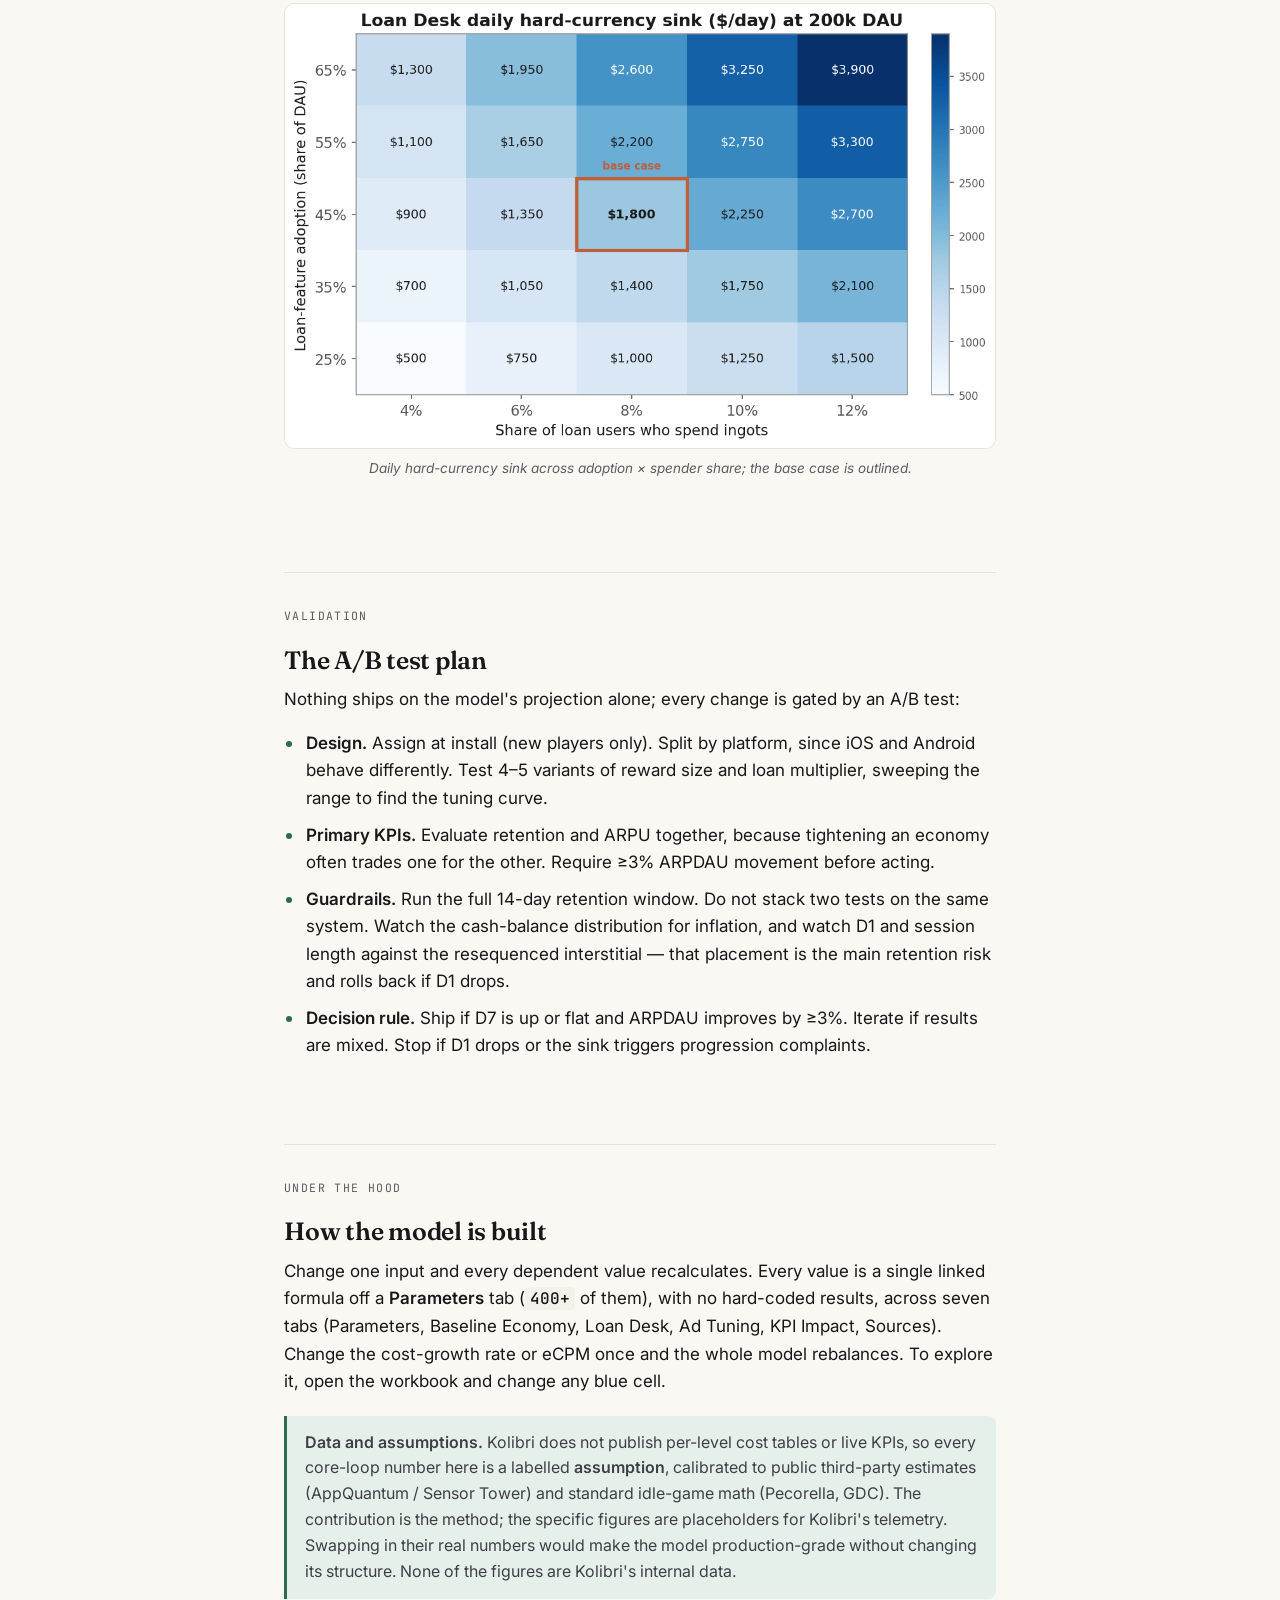
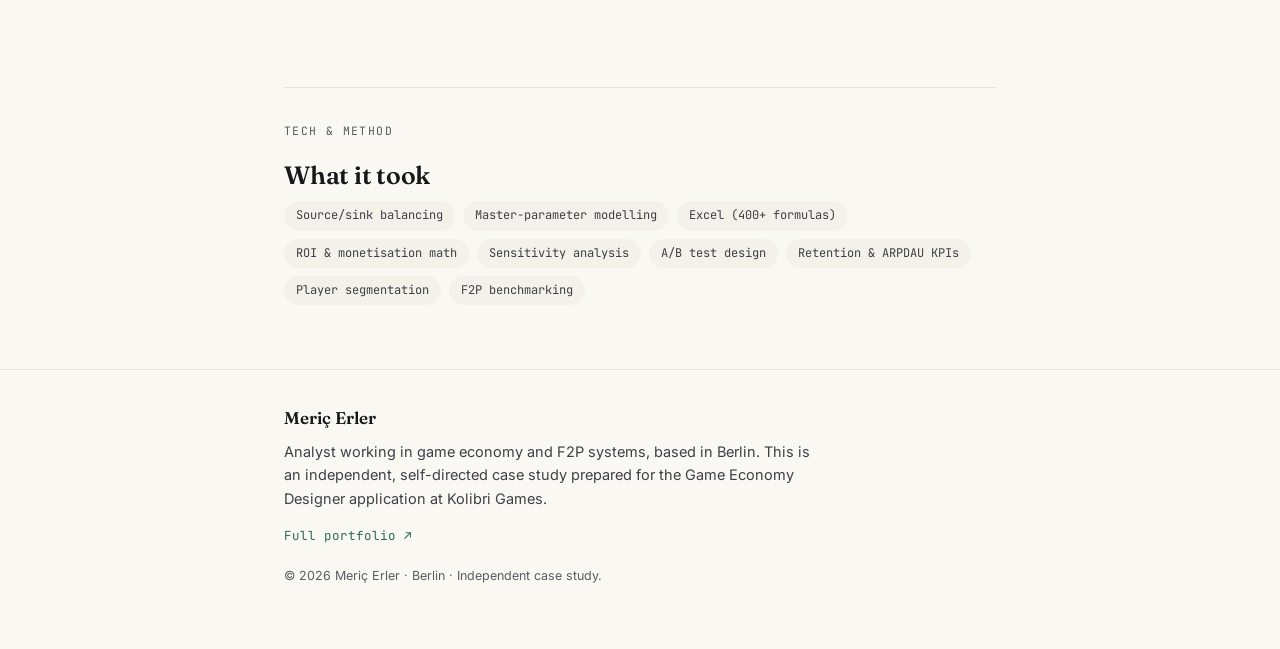
==== commit f004b517: "Align author identity: lead with "Analyst", keep game-economy focus Drop the rigid "Data Analyst" le" ====
--- a/index.html
+++ b/index.html
@@ -131,7 +131,7 @@
   <div class="masthead">
     <div>
       <div class="name">Meriç Erler</div>
-      <div class="role">Data Analyst · Game Economy &amp; F2P Systems · Berlin</div>
+      <div class="role">Analyst · Game Economy &amp; F2P Systems · Berlin</div>
     </div>
     <a class="port-link" href="https://merogith.github.io/Portfolio/">Full portfolio ↗</a>
   </div>
@@ -291,7 +291,7 @@
   <div class="wrap">
     <div class="about">
       <div class="about-name">Meriç Erler</div>
-      <p class="about-bio">Data analyst working in game economy and F2P systems, based in Berlin. This is an independent, self-directed case study prepared for the Game Economy Designer application at Kolibri Games.</p>
+      <p class="about-bio">Analyst working in game economy and F2P systems, based in Berlin. This is an independent, self-directed case study prepared for the Game Economy Designer application at Kolibri Games.</p>
       <div class="about-links">
         <a href="https://merogith.github.io/Portfolio/">Full portfolio ↗</a>
       </div>
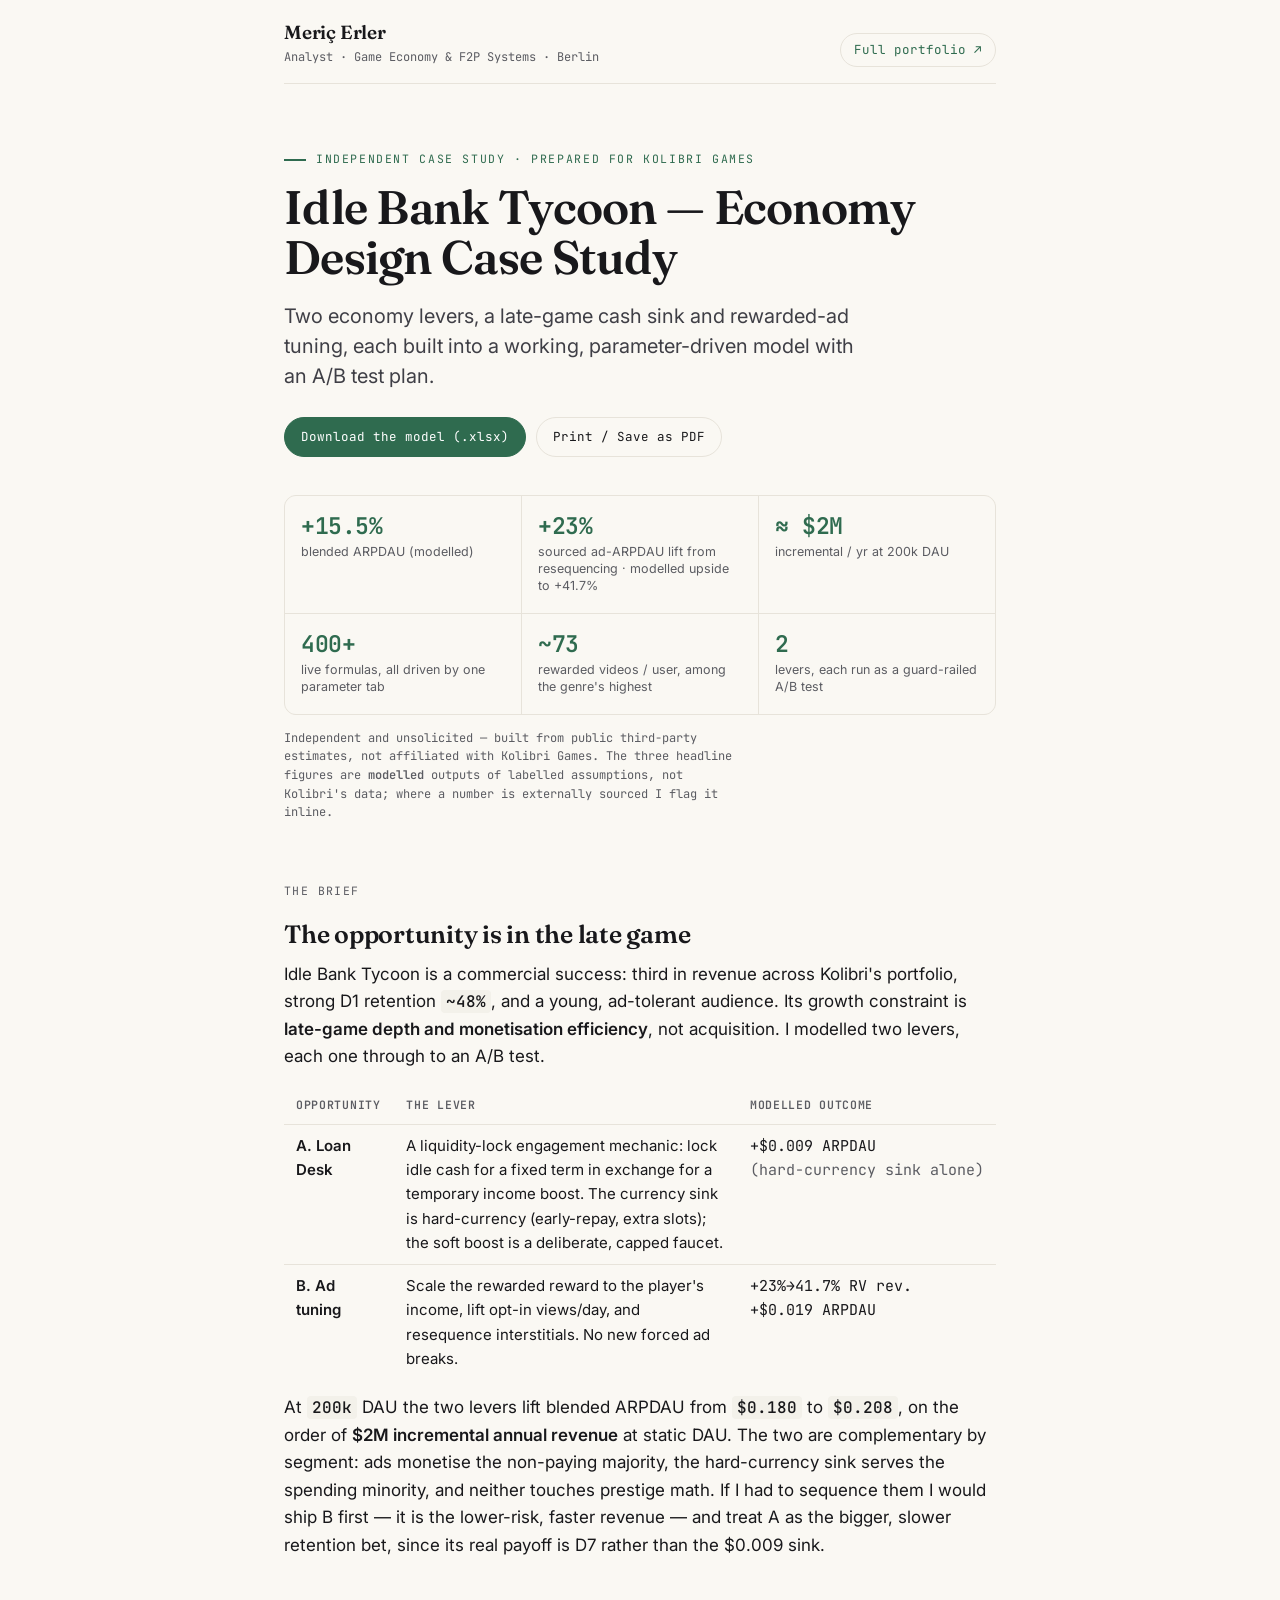
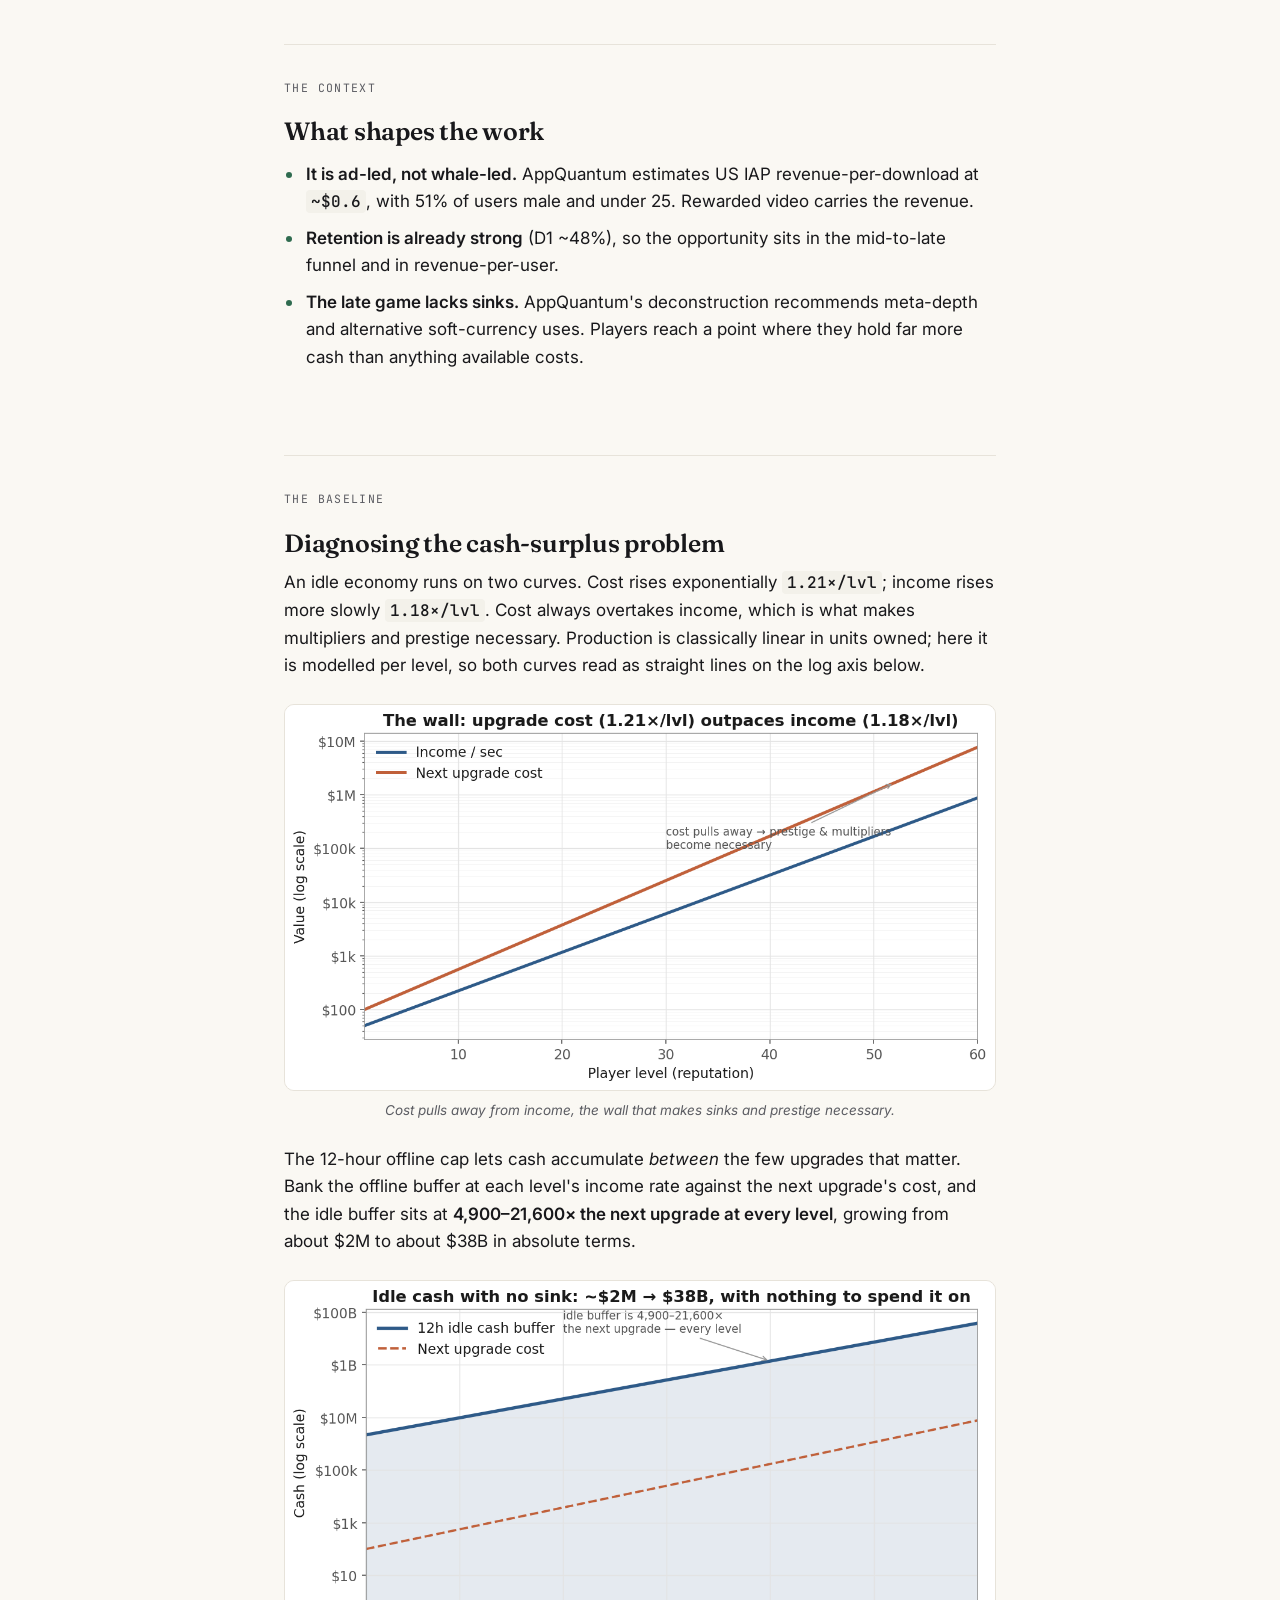
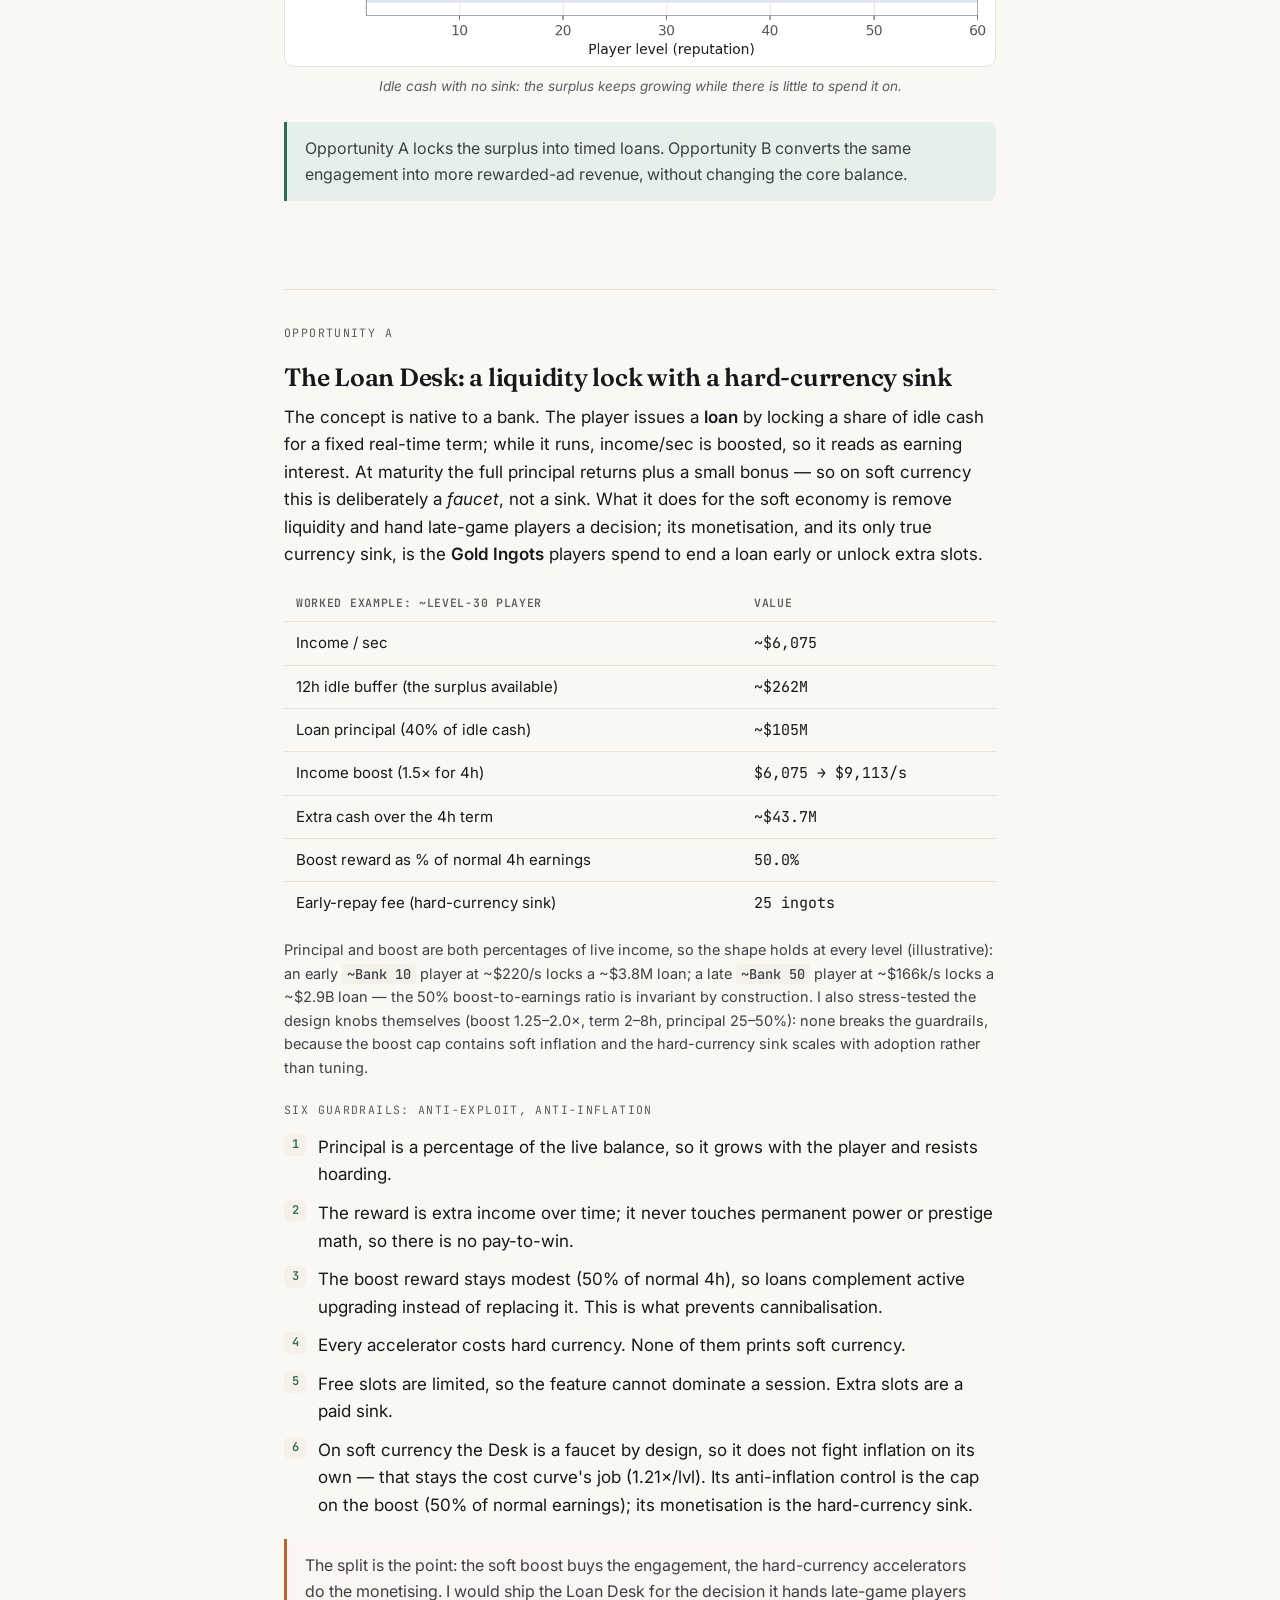
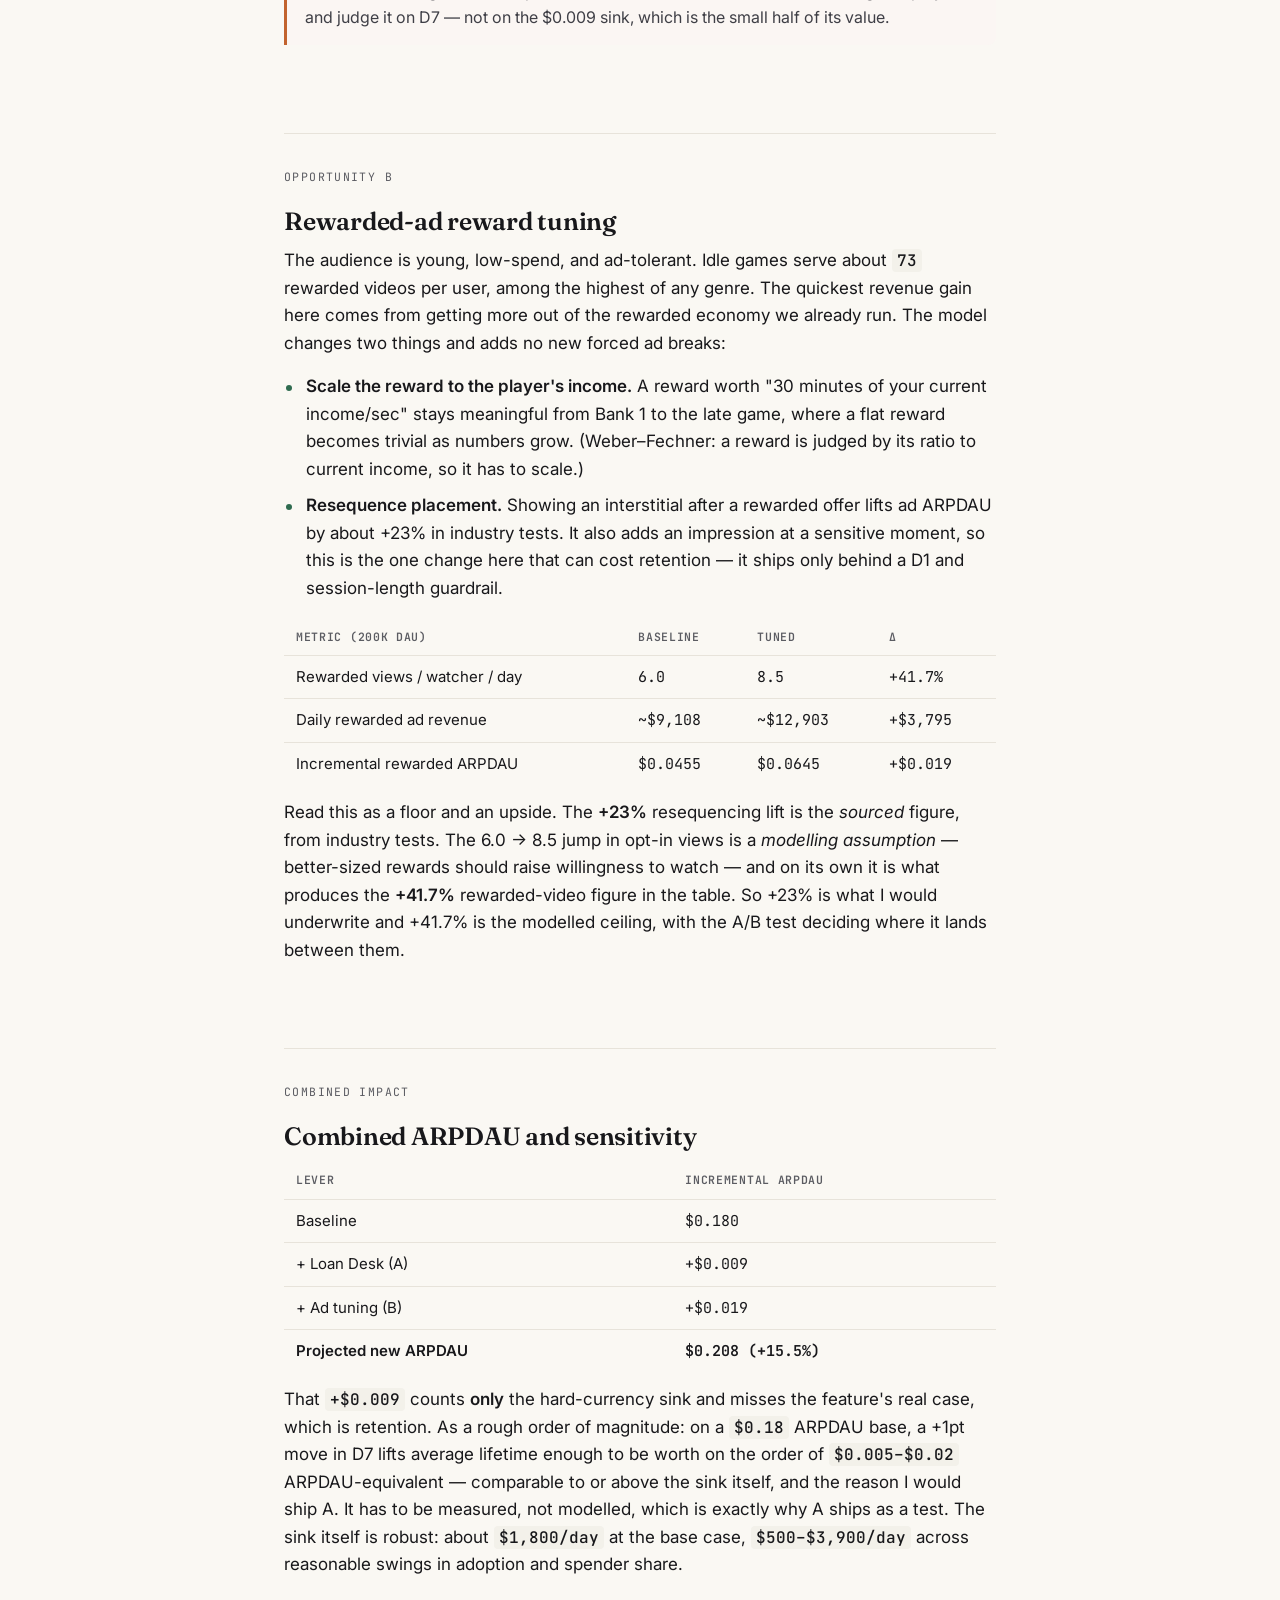
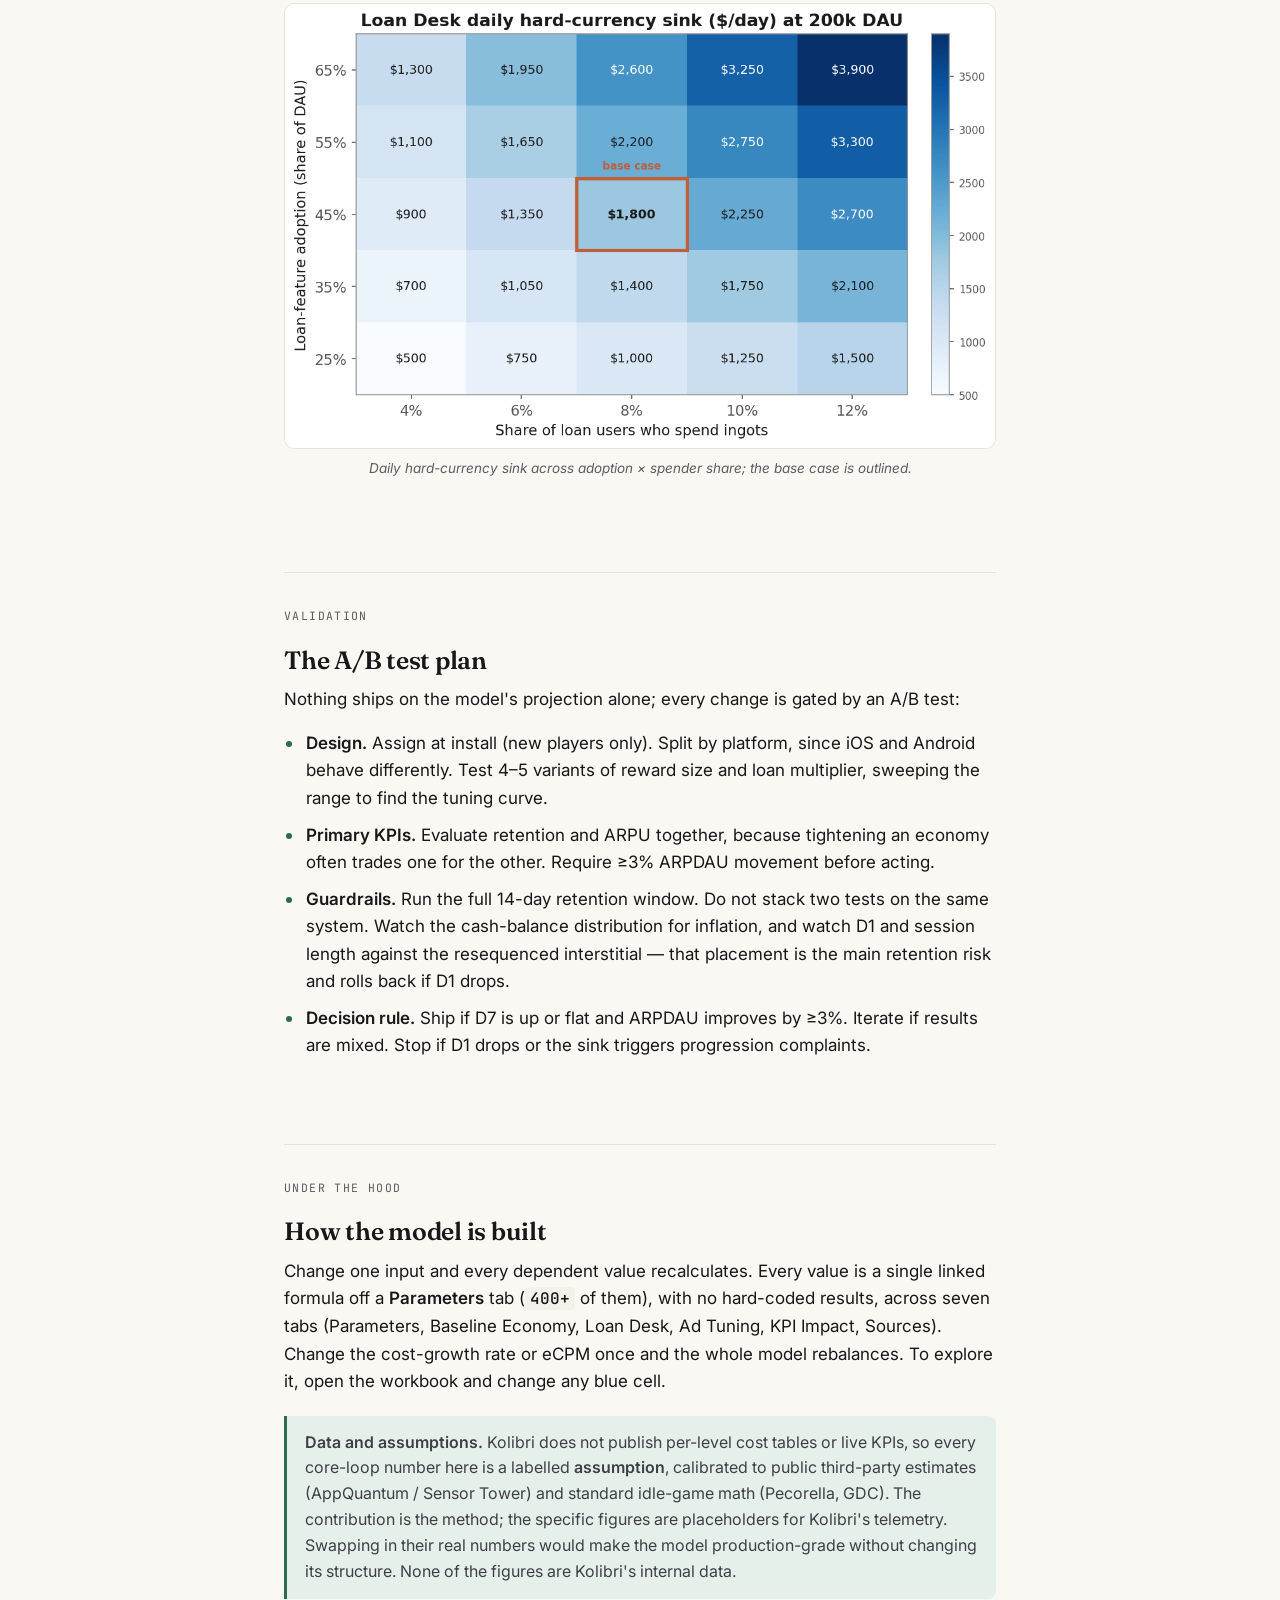
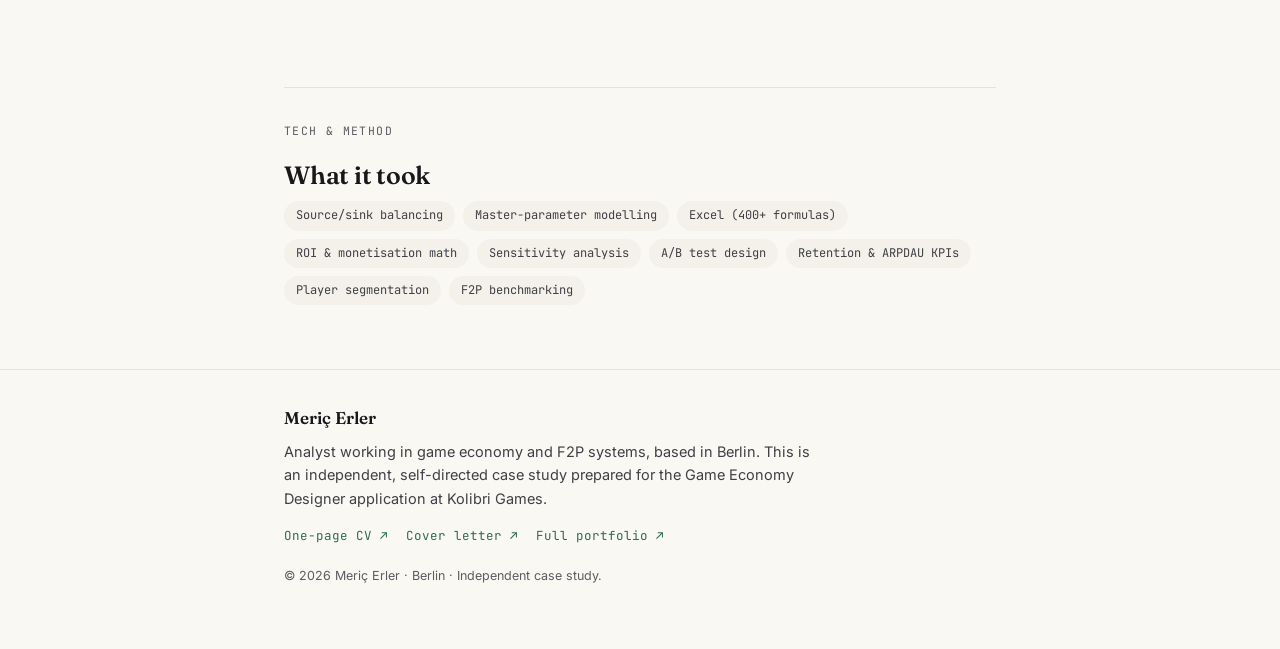
==== commit 62359aa1: "Add standalone CV + cover letter to the case-study repo Two self-contained HTML documents that share" ====
--- a/index.html
+++ b/index.html
@@ -293,6 +293,8 @@
       <div class="about-name">Meriç Erler</div>
       <p class="about-bio">Analyst working in game economy and F2P systems, based in Berlin. This is an independent, self-directed case study prepared for the Game Economy Designer application at Kolibri Games.</p>
       <div class="about-links">
+        <a href="cv.html">One-page CV ↗</a>
+        <a href="cover-letter.html">Cover letter ↗</a>
         <a href="https://merogith.github.io/Portfolio/">Full portfolio ↗</a>
       </div>
     </div>
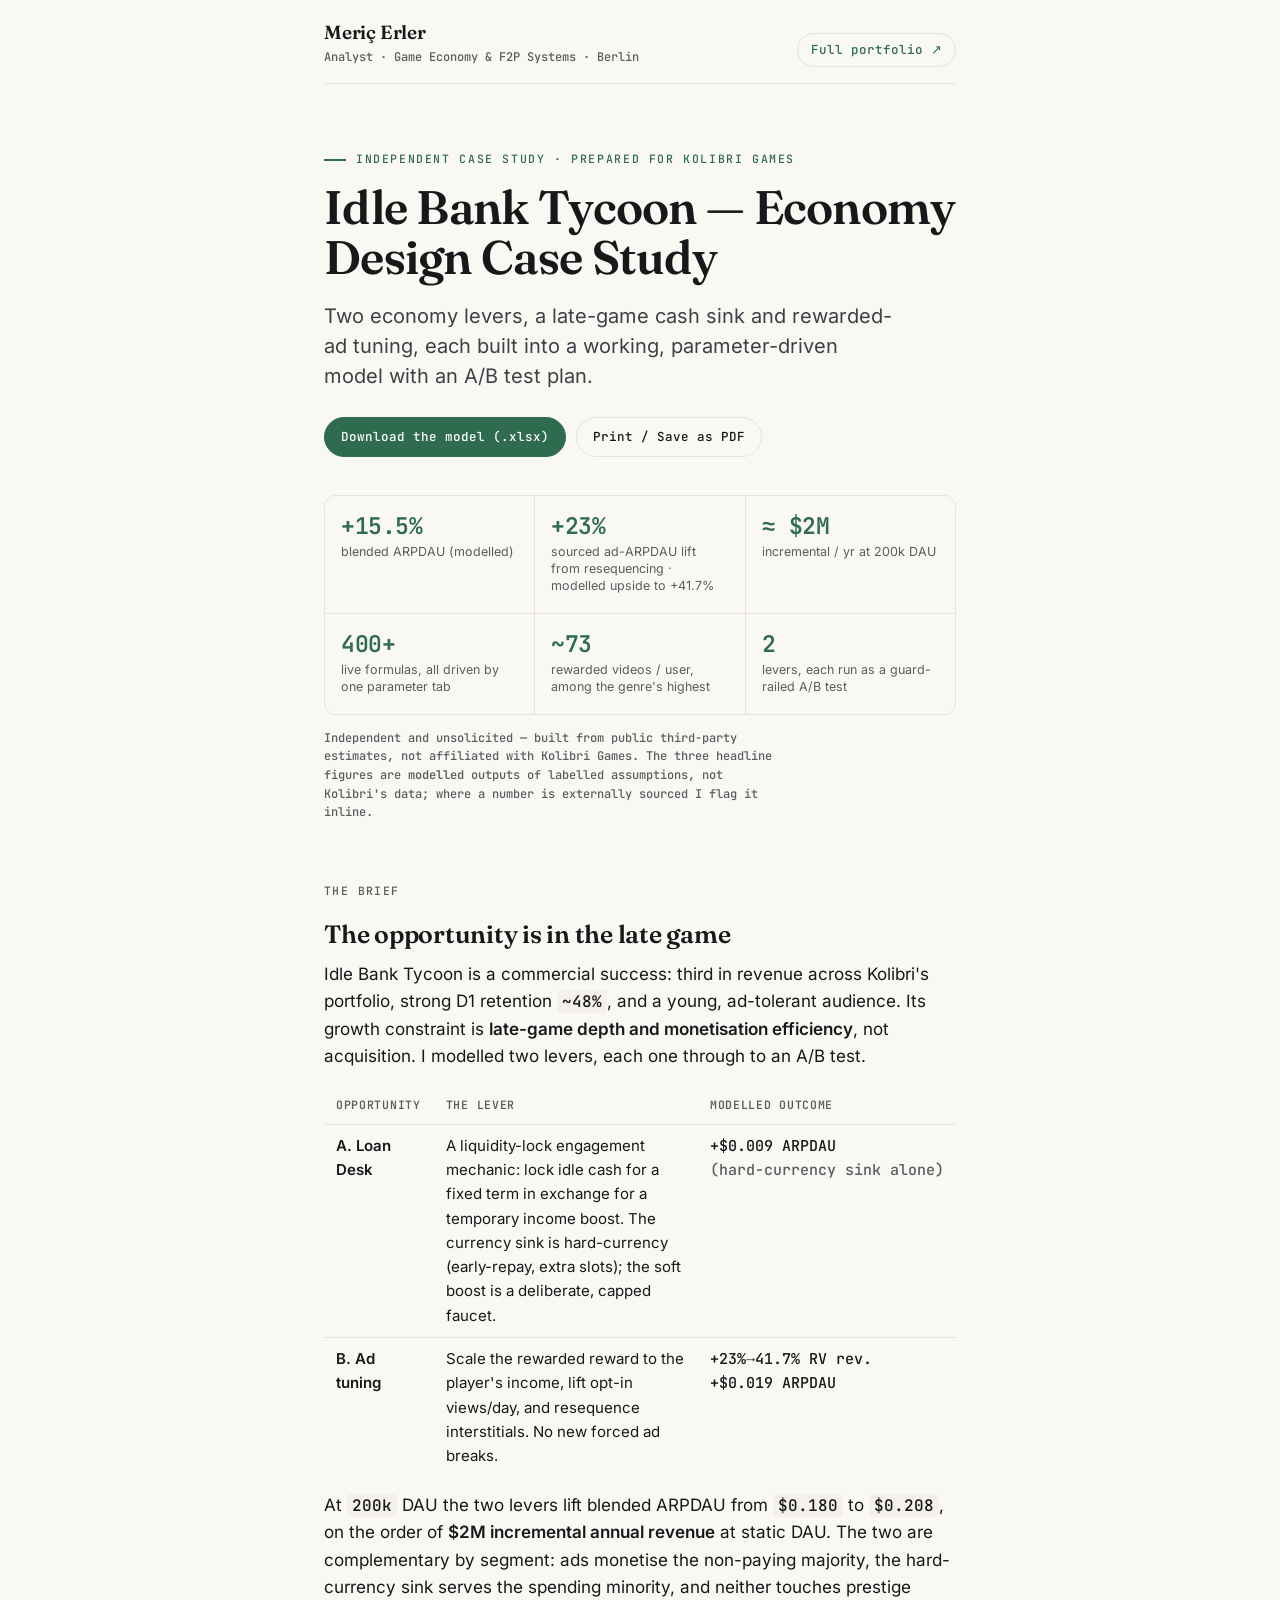
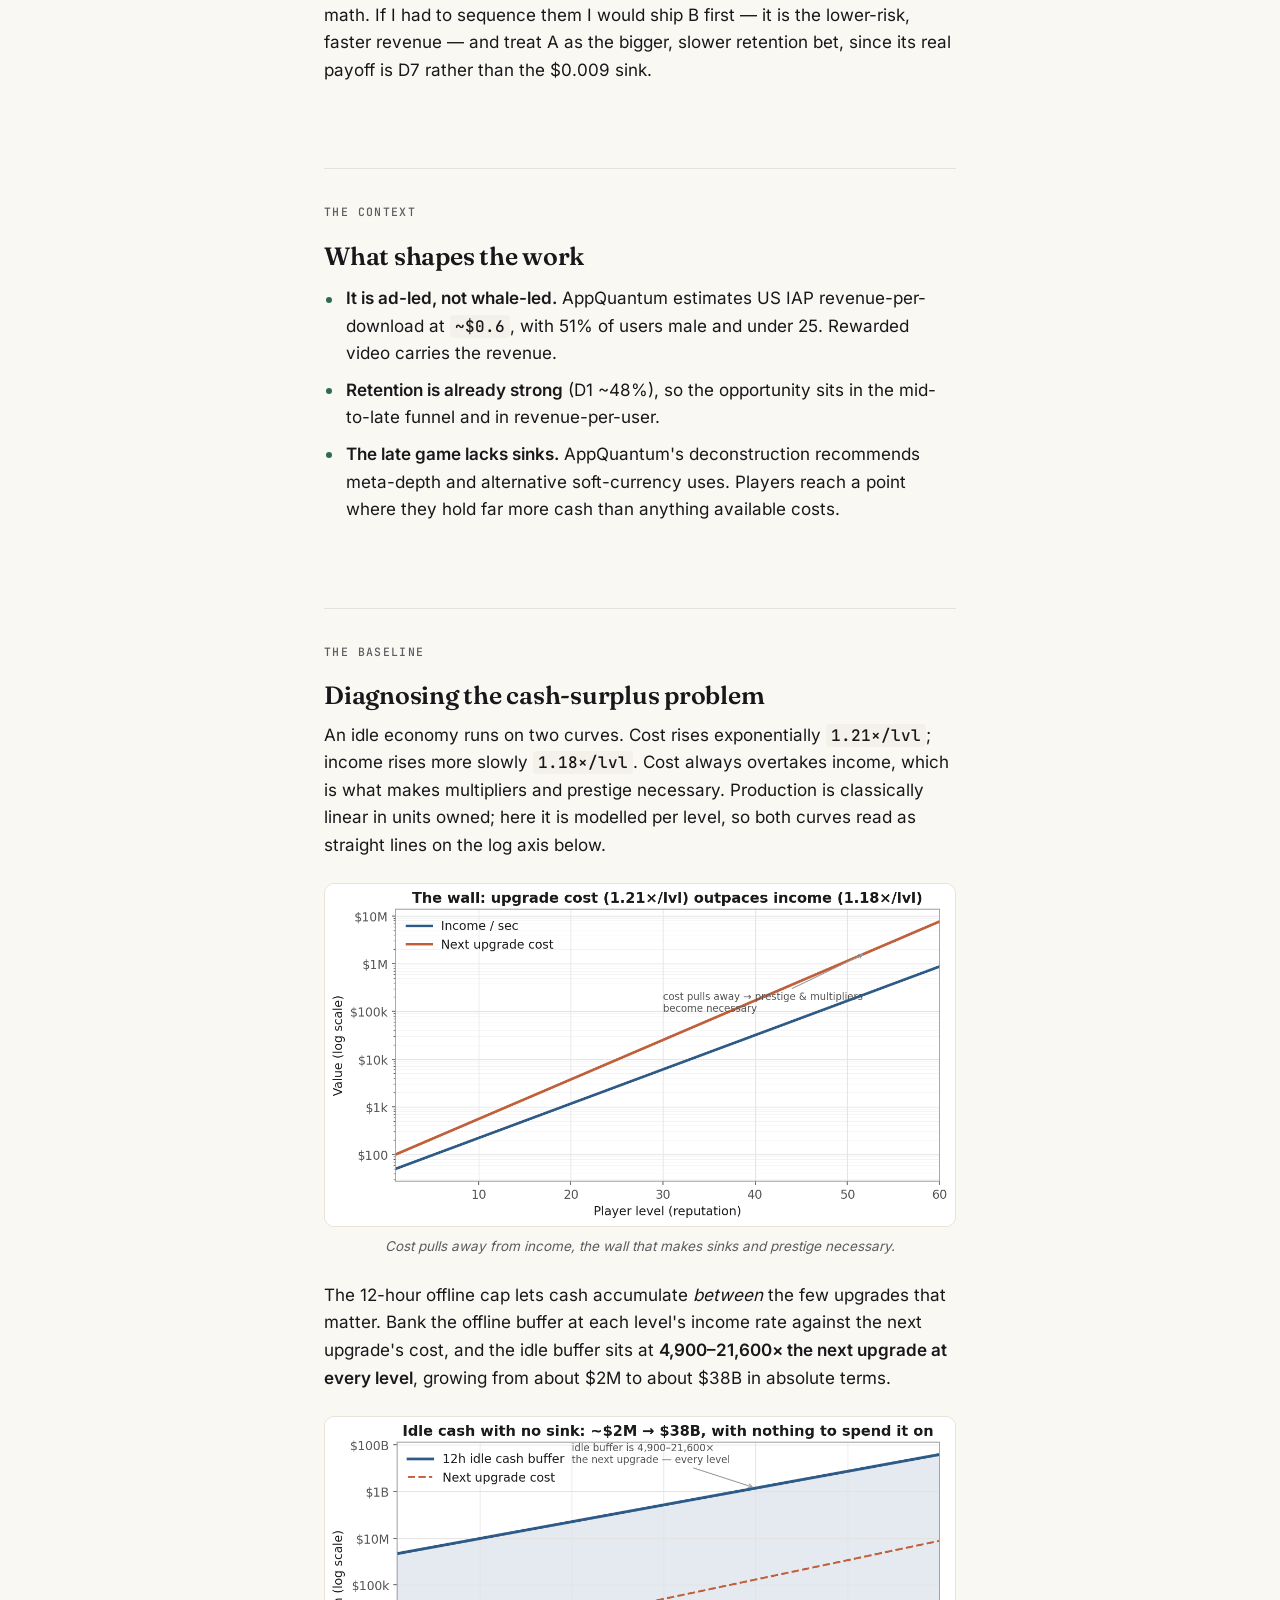
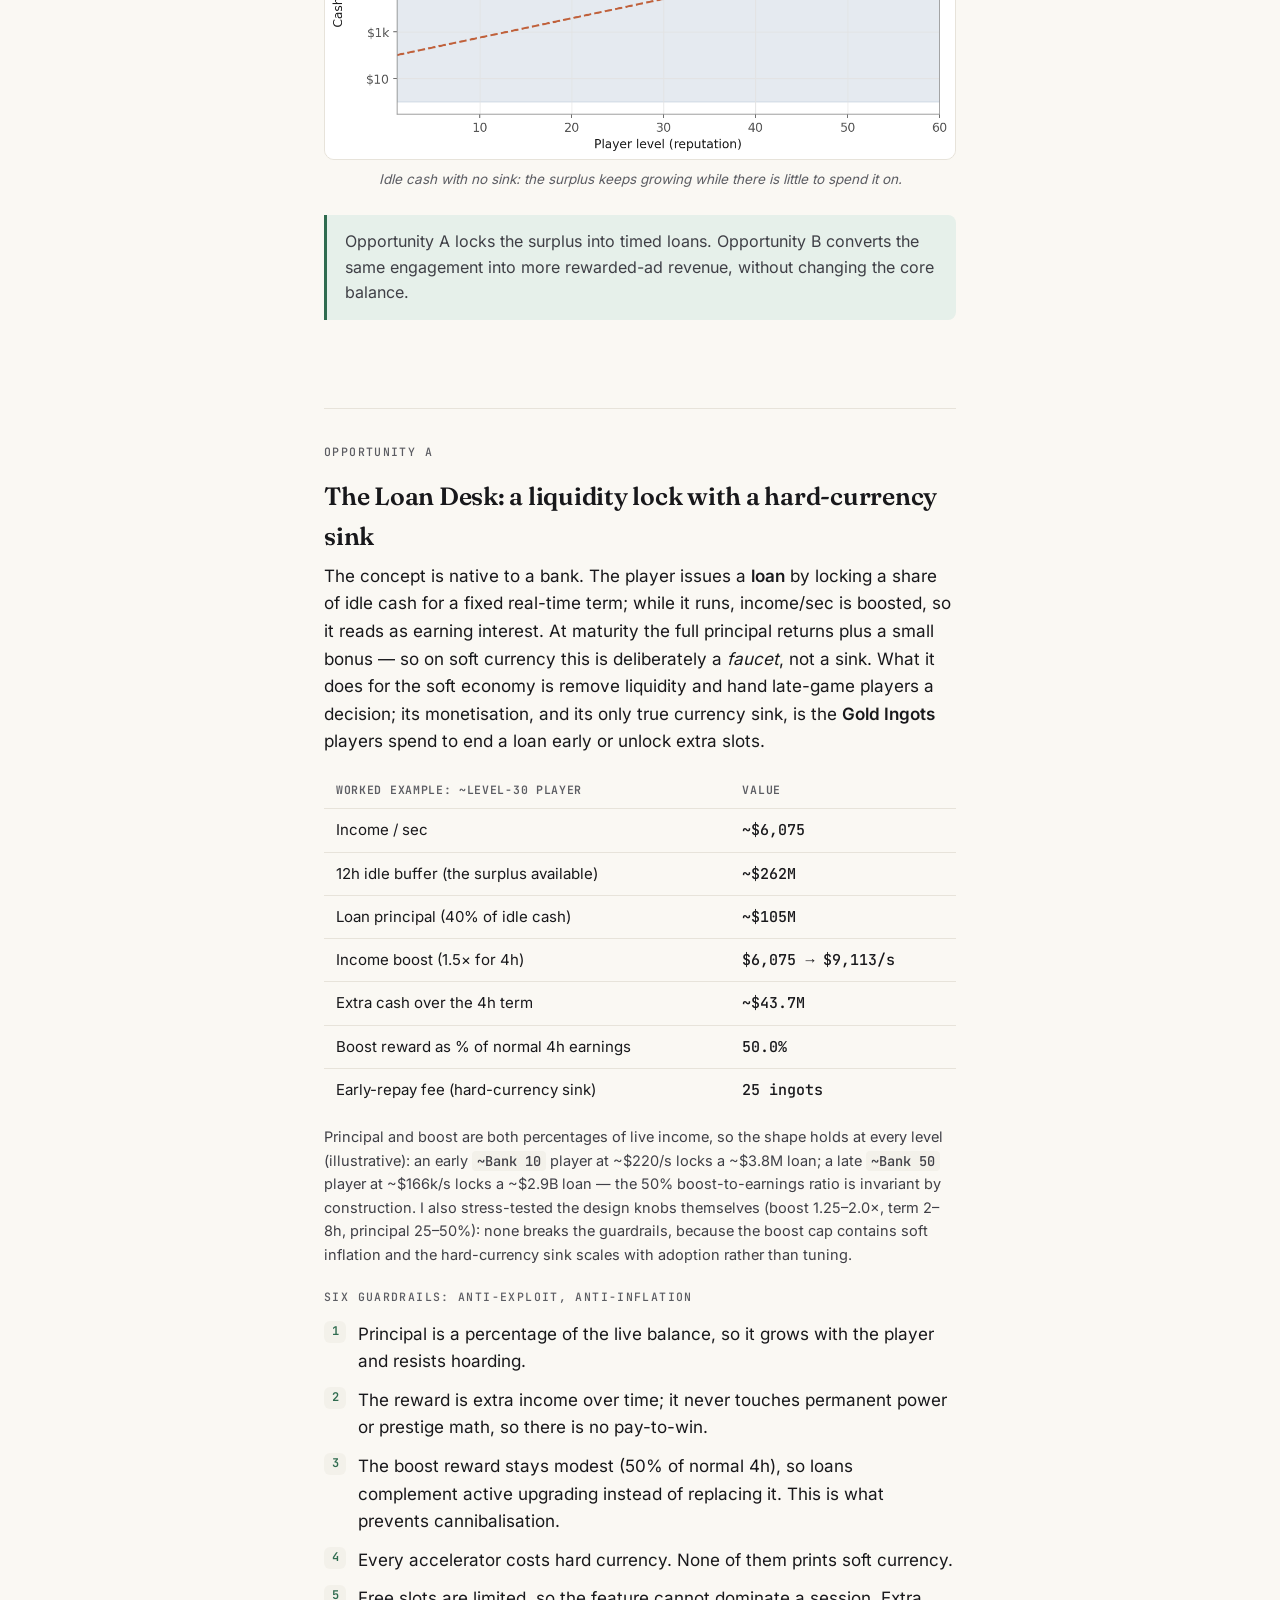
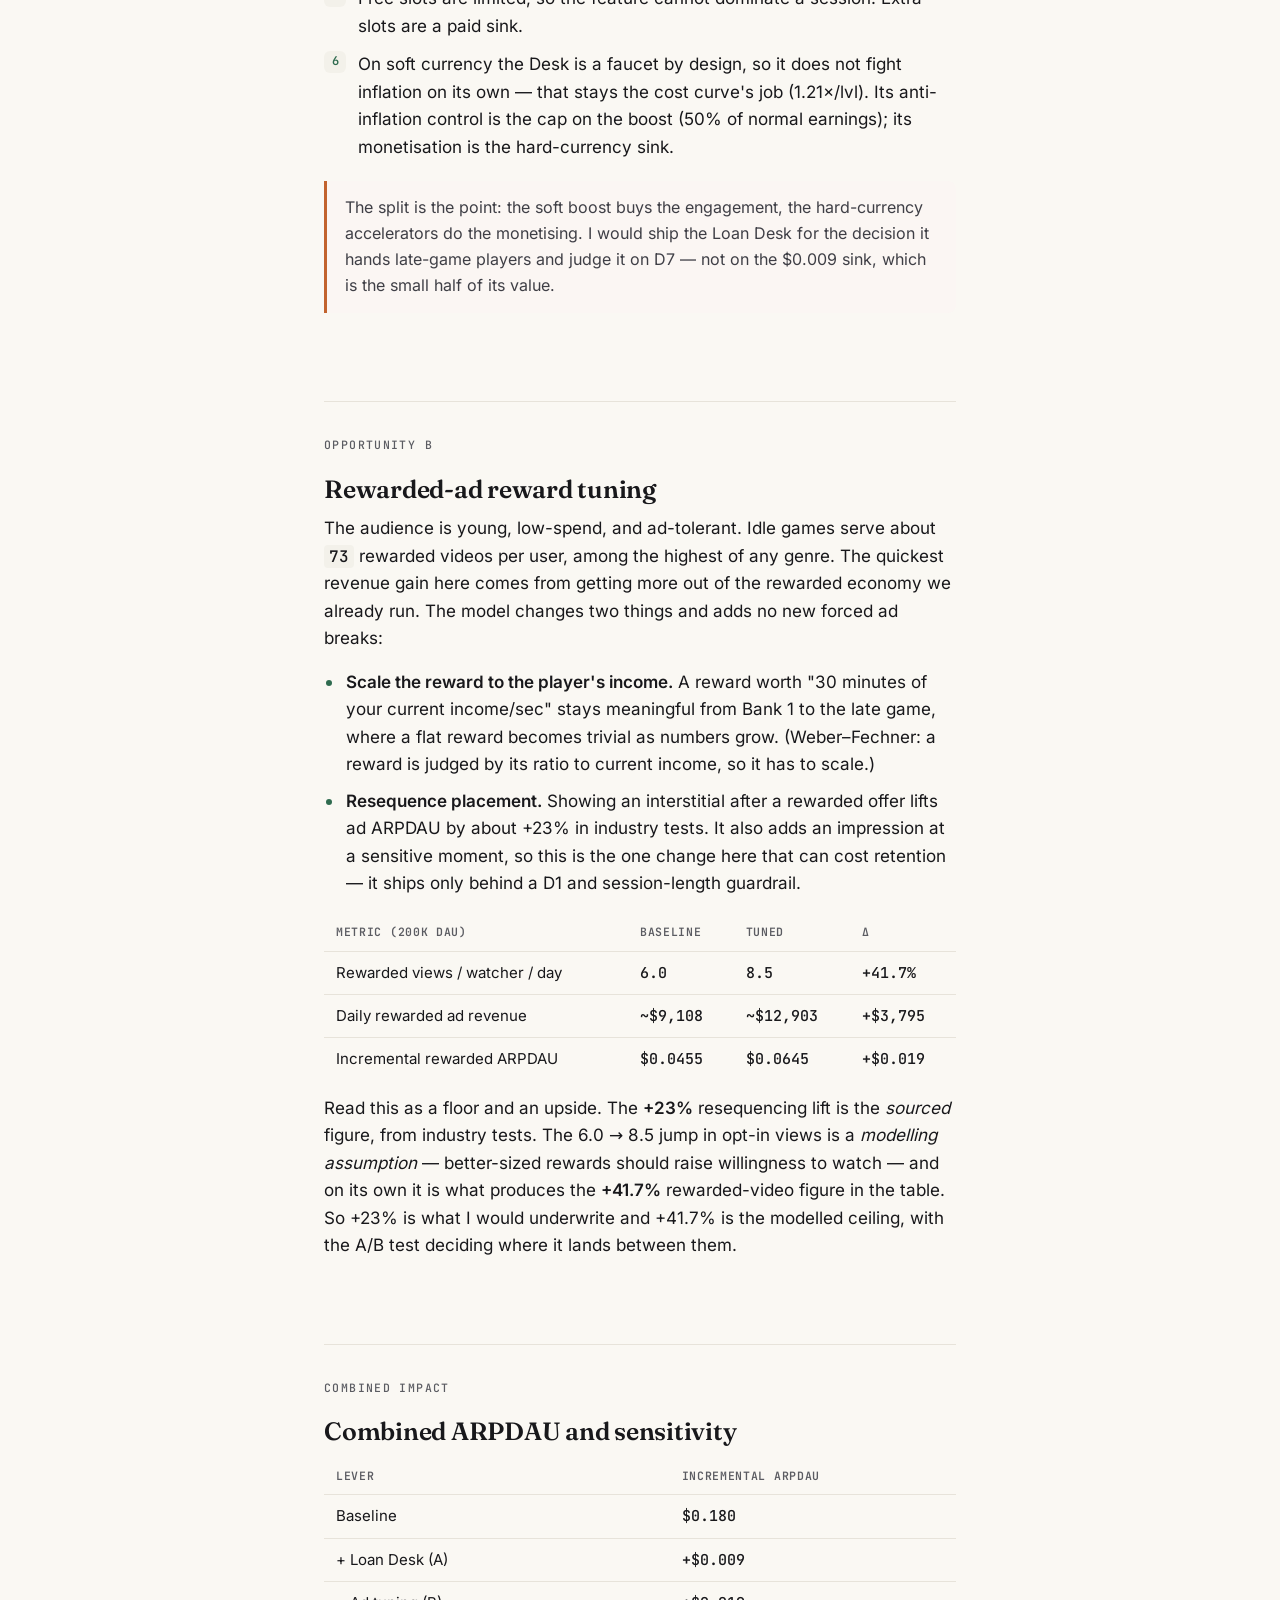
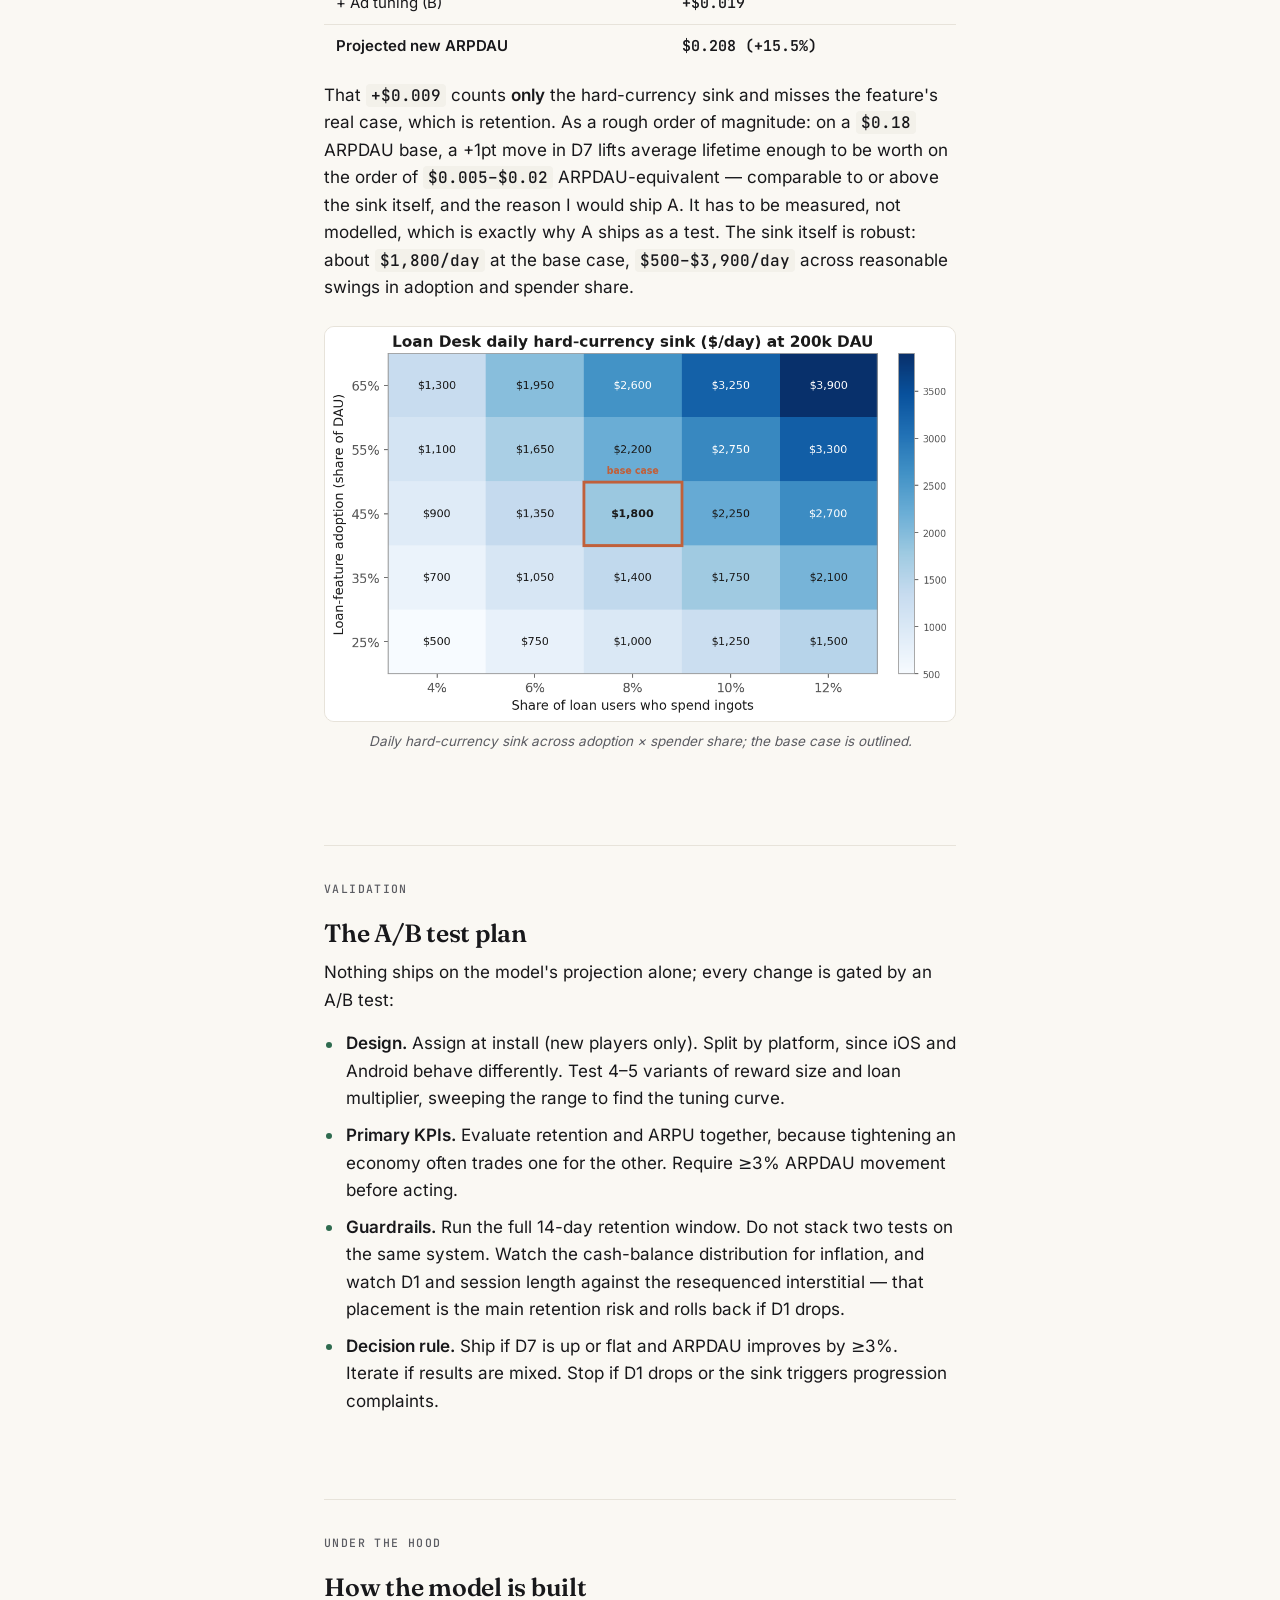
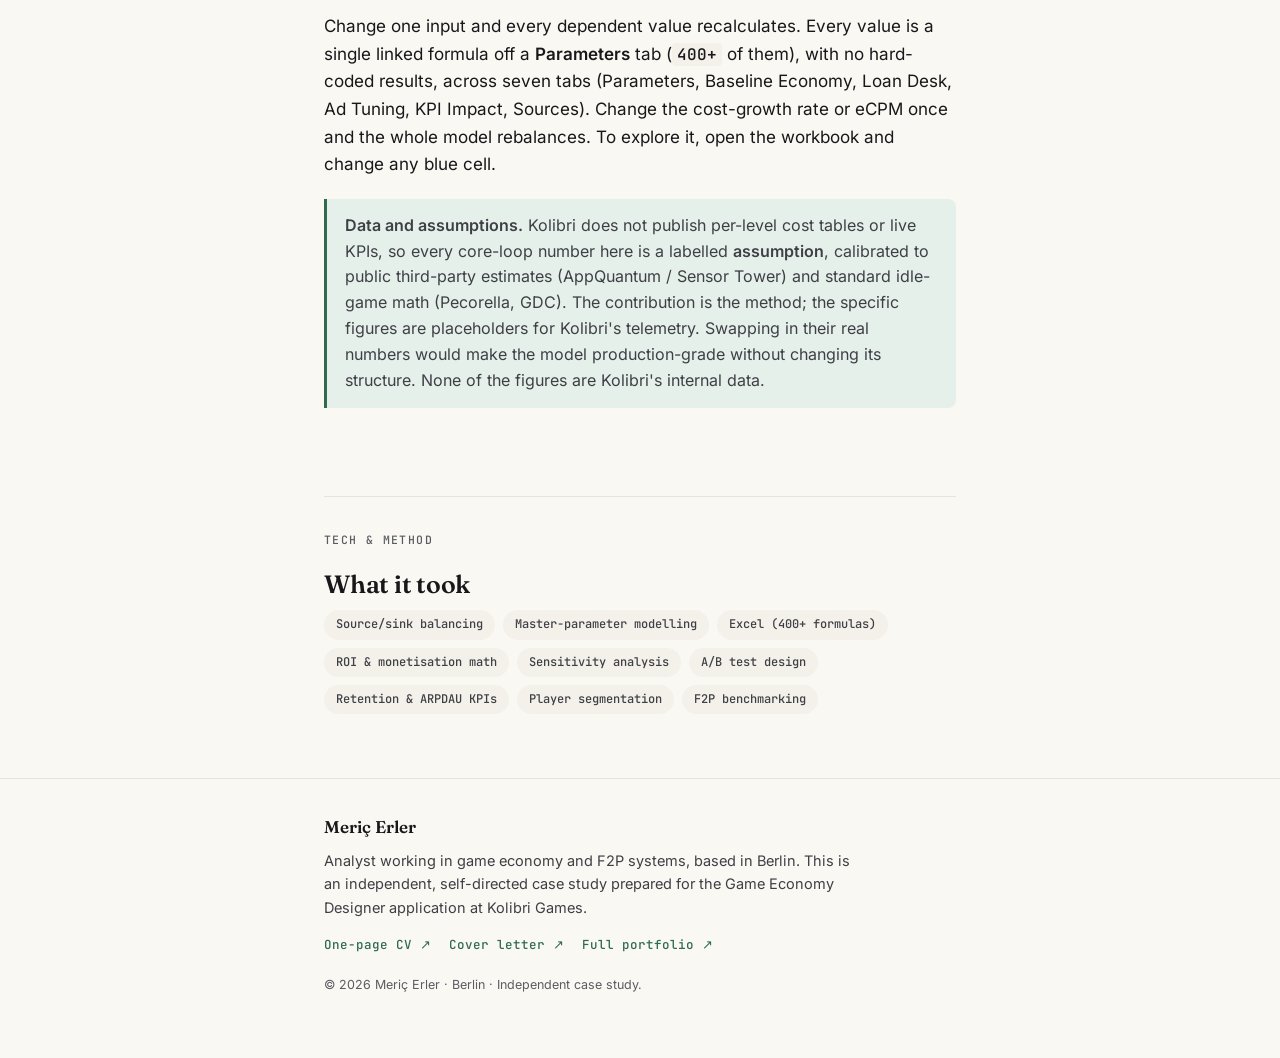
==== commit aa0e172d: "Optimize type, fonts & measure per Master Guide review - Convert all font sizes from px to rem so th" ====
--- a/index.html
+++ b/index.html
@@ -17,9 +17,7 @@
 <meta name="twitter:description" content="Game-economy design case study: economy model, liquidity-lock sink, rewarded-ad tuning, A/B test plan. +15.5% modelled ARPDAU.">
 <meta name="twitter:image" content="https://merogith.github.io/IdleBankTycoonCaseStudy/charts/03-loan-sensitivity.png">
 <link rel="icon" href="data:image/svg+xml,<svg xmlns='http://www.w3.org/2000/svg' viewBox='0 0 100 100'><rect width='100' height='100' rx='20' fill='%232f6b4f'/><text x='50' y='68' font-family='Georgia,serif' font-size='44' fill='%23faf8f3' text-anchor='middle'>ME</text></svg>">
-<link rel="preconnect" href="https://fonts.googleapis.com">
-<link rel="preconnect" href="https://fonts.gstatic.com" crossorigin>
-<link href="https://fonts.googleapis.com/css2?family=Fraunces:opsz,wght@9..144,400..600&family=Inter:wght@400;500;600;700&family=JetBrains+Mono:wght@500;600&display=swap" rel="stylesheet">
+<link rel="stylesheet" href="fonts.css">
 <style>
   :root{
     --ink:#18181b; --ink-soft:#3f3f46; --muted:#5b5c62;
@@ -33,26 +31,26 @@
   html{-webkit-text-size-adjust:100%}
   body{
     margin:0;background:var(--paper);color:var(--ink);
-    font-family:var(--body);font-size:17px;line-height:1.62;
+    font-family:var(--body);font-size:1.0625rem;line-height:1.62;
     -webkit-font-smoothing:antialiased;
   }
-  .wrap{max-width:760px;margin:0 auto;padding:0 24px}
+  .wrap{max-width:680px;margin:0 auto;padding:0 24px}
 
   /* masthead — report letterhead (not site nav) */
   .masthead{display:flex;align-items:flex-end;justify-content:space-between;gap:18px;padding:22px 0 16px;border-bottom:1px solid var(--line);flex-wrap:wrap}
-  .masthead .name{font-family:var(--display);font-weight:600;font-size:19px;letter-spacing:-.01em;color:var(--ink);line-height:1.1}
-  .masthead .role{font-family:var(--mono);font-size:12px;color:var(--muted);margin-top:5px}
-  .port-link{font-family:var(--mono);font-size:12.5px;color:var(--blue);text-decoration:none;border:1px solid var(--line);border-radius:999px;padding:6px 13px;white-space:nowrap}
+  .masthead .name{font-family:var(--display);font-weight:600;font-size:1.1875rem;letter-spacing:-.01em;color:var(--ink);line-height:1.1}
+  .masthead .role{font-family:var(--mono);font-size:0.75rem;color:var(--muted);margin-top:5px}
+  .port-link{font-family:var(--mono);font-size:0.78125rem;color:var(--blue);text-decoration:none;border:1px solid var(--line);border-radius:999px;padding:6px 13px;white-space:nowrap}
   .port-link:hover{border-color:var(--blue);background:#e6f0ea}
 
   /* hero */
   header.hero{padding:40px 0 8px}
-  .eyebrow{font-family:var(--mono);text-transform:uppercase;letter-spacing:.14em;font-size:11.5px;color:var(--blue);margin:26px 0 14px;display:flex;align-items:center;gap:10px}
+  .eyebrow{font-family:var(--mono);text-transform:uppercase;letter-spacing:.14em;font-size:0.71875rem;color:var(--blue);margin:26px 0 14px;display:flex;align-items:center;gap:10px}
   .eyebrow::before{content:"";width:22px;height:2px;background:var(--blue);display:inline-block}
-  h1{font-family:var(--display);font-weight:600;font-size:clamp(31px,5.4vw,47px);line-height:1.06;letter-spacing:-.015em;margin:0 0 18px}
-  .lede{font-size:20px;line-height:1.5;color:var(--ink-soft);margin:0 0 26px;max-width:44ch}
+  h1{font-family:var(--display);font-weight:600;font-size:clamp(1.9375rem,5.4vw,2.9375rem);line-height:1.06;letter-spacing:-.015em;margin:0 0 18px}
+  .lede{font-size:1.25rem;line-height:1.5;color:var(--ink-soft);margin:0 0 26px;max-width:44ch}
   .actions{display:flex;flex-wrap:wrap;gap:10px;margin-bottom:8px}
-  .btn{font-family:var(--mono);font-size:12.5px;text-decoration:none;border-radius:999px;padding:9px 16px;border:1px solid var(--line);color:var(--ink);transition:border-color .15s,color .15s,background .15s}
+  .btn{font-family:var(--mono);font-size:0.78125rem;text-decoration:none;border-radius:999px;padding:9px 16px;border:1px solid var(--line);color:var(--ink);transition:border-color .15s,color .15s,background .15s}
   .btn:hover{border-color:var(--blue);color:var(--blue)}
   .btn.primary{background:var(--blue);color:#fff;border-color:var(--blue)}
   .btn.primary:hover{background:var(--blue-deep);color:#fff}
@@ -60,17 +58,17 @@
   /* metric chips */
   .metrics{display:grid;grid-template-columns:repeat(3,1fr);gap:1px;background:var(--line);border:1px solid var(--line);border-radius:12px;overflow:hidden;margin:38px 0 6px}
   .metric{background:var(--paper);padding:18px 16px}
-  .metric .v{font-family:var(--mono);font-weight:600;font-size:23px;letter-spacing:-.02em;color:var(--blue);line-height:1.1}
+  .metric .v{font-family:var(--mono);font-weight:600;font-size:1.4375rem;letter-spacing:-.02em;color:var(--blue);line-height:1.1}
   .metric .v.clay{color:var(--clay)}
-  .metric .k{font-size:12.5px;color:var(--muted);margin-top:5px;line-height:1.35}
-  .hero-note{font-family:var(--mono);font-size:12px;color:var(--muted);line-height:1.55;margin:14px 0 0;max-width:66ch}
-  @media(max-width:560px){.metrics{grid-template-columns:repeat(2,1fr)}}
+  .metric .k{font-size:0.78125rem;color:var(--muted);margin-top:5px;line-height:1.35}
+  .hero-note{font-family:var(--mono);font-size:0.75rem;color:var(--muted);line-height:1.55;margin:14px 0 0;max-width:66ch}
+  @media(max-width:560px){html{font-size:106.25%}.metrics{grid-template-columns:repeat(2,1fr)}.tbl{display:block;overflow-x:auto}}
 
   /* sections */
   section{padding:34px 0;border-top:1px solid var(--line);margin-top:34px}
   section:first-of-type{border-top:none;margin-top:18px}
-  h2{font-family:var(--display);font-weight:600;font-size:25px;letter-spacing:-.01em;margin:0 0 6px}
-  .kicker{font-family:var(--mono);font-size:11.5px;letter-spacing:.12em;text-transform:uppercase;color:var(--muted);margin:0 0 14px}
+  h2{font-family:var(--display);font-weight:600;font-size:1.5625rem;letter-spacing:-.01em;margin:0 0 6px}
+  .kicker{font-family:var(--mono);font-size:0.71875rem;letter-spacing:.12em;text-transform:uppercase;color:var(--muted);margin:0 0 14px}
   p{margin:0 0 16px}
   strong{font-weight:600}
   .num{font-family:var(--mono);font-weight:500;font-size:.94em;background:var(--chip);padding:1px 5px;border-radius:4px}
@@ -82,36 +80,36 @@
   ul.clean li::before{content:"";position:absolute;left:2px;top:.66em;width:6px;height:6px;border-radius:50%;background:var(--blue)}
   ol.guard{padding-left:0;margin:0;list-style:none;counter-reset:g}
   ol.guard li{position:relative;padding-left:34px;margin:11px 0;counter-increment:g}
-  ol.guard li::before{content:counter(g);position:absolute;left:0;top:0;font-family:var(--mono);font-size:12px;font-weight:600;color:var(--blue);background:var(--chip);width:22px;height:22px;border-radius:6px;display:grid;place-items:center}
+  ol.guard li::before{content:counter(g);position:absolute;left:0;top:0;font-family:var(--mono);font-size:0.75rem;font-weight:600;color:var(--blue);background:var(--chip);width:22px;height:22px;border-radius:6px;display:grid;place-items:center}
 
   /* callout */
-  .callout{border-left:3px solid var(--clay);background:#fbf6f3;padding:14px 18px;border-radius:0 8px 8px 0;margin:20px 0;font-size:16px;color:var(--ink-soft)}
+  .callout{border-left:3px solid var(--clay);background:#fbf6f3;padding:14px 18px;border-radius:0 8px 8px 0;margin:20px 0;font-size:1rem;color:var(--ink-soft)}
   .callout.blue{border-left-color:var(--blue);background:#e6f0ea}
 
   /* table */
-  .tbl{width:100%;border-collapse:collapse;margin:6px 0 14px;font-size:15px}
+  .tbl{width:100%;border-collapse:collapse;margin:6px 0 14px;font-size:0.9375rem}
   .tbl th,.tbl td{text-align:left;padding:9px 12px;border-bottom:1px solid var(--line);vertical-align:top}
-  .tbl th{font-family:var(--mono);font-size:11.5px;text-transform:uppercase;letter-spacing:.06em;color:var(--muted);font-weight:600}
+  .tbl th{font-family:var(--mono);font-size:0.71875rem;text-transform:uppercase;letter-spacing:.06em;color:var(--muted);font-weight:600}
   .tbl td.v{font-family:var(--mono);white-space:nowrap;color:var(--ink)}
   .tbl tr:last-child td{border-bottom:none}
 
   /* figure */
   figure{margin:24px 0}
   figure img{width:100%;height:auto;display:block;border:1px solid var(--line);border-radius:10px;background:#fff}
-  figcaption{font-size:13.5px;color:var(--muted);font-style:italic;margin-top:9px;text-align:center}
+  figcaption{font-size:0.84375rem;color:var(--muted);font-style:italic;margin-top:9px;text-align:center}
 
   /* tags */
   .tags{display:flex;flex-wrap:wrap;gap:8px;margin-top:6px}
-  .tag{font-family:var(--mono);font-size:12px;color:var(--ink-soft);background:var(--chip);border-radius:999px;padding:5px 12px}
+  .tag{font-family:var(--mono);font-size:0.75rem;color:var(--ink-soft);background:var(--chip);border-radius:999px;padding:5px 12px}
 
   /* footer */
   footer{border-top:1px solid var(--line);margin-top:30px;padding:34px 0 64px}
-  .about-name{font-family:var(--display);font-weight:600;font-size:17px;margin-bottom:8px}
-  .about-bio{font-size:14.5px;color:var(--ink-soft);max-width:60ch;margin:0 0 16px}
+  .about-name{font-family:var(--display);font-weight:600;font-size:1.0625rem;margin-bottom:8px}
+  .about-bio{font-size:0.90625rem;color:var(--ink-soft);max-width:60ch;margin:0 0 16px}
   .about-links{display:flex;flex-wrap:wrap;gap:8px 18px;margin-bottom:20px}
-  .about-links a{font-family:var(--mono);font-size:12.5px;color:var(--blue);text-decoration:none}
+  .about-links a{font-family:var(--mono);font-size:0.78125rem;color:var(--blue);text-decoration:none}
   .about-links a:hover{text-decoration:underline}
-  .copy{font-size:12.5px;color:var(--muted);line-height:1.5}
+  .copy{font-size:0.78125rem;color:var(--muted);line-height:1.5}
 
   :focus-visible{outline:2px solid var(--blue);outline-offset:3px;border-radius:3px}
   @media(prefers-reduced-motion:reduce){*{transition:none!important}}
@@ -206,7 +204,7 @@
       <tr><td>Boost reward as % of normal 4h earnings</td><td class="v">50.0%</td></tr>
       <tr><td>Early-repay fee (hard-currency sink)</td><td class="v">25 ingots</td></tr>
     </table>
-    <p style="font-size:14.5px;color:var(--ink-soft);margin-top:14px">Principal and boost are both percentages of live income, so the shape holds at every level (illustrative): an early <span class="num">~Bank&nbsp;10</span> player at ~$220/s locks a ~$3.8M loan; a late <span class="num">~Bank&nbsp;50</span> player at ~$166k/s locks a ~$2.9B loan — the 50% boost-to-earnings ratio is invariant by construction. I also stress-tested the design knobs themselves (boost 1.25–2.0×, term 2–8h, principal 25–50%): none breaks the guardrails, because the boost cap contains soft inflation and the hard-currency sink scales with adoption rather than tuning.</p>
+    <p style="font-size:0.90625rem;color:var(--ink-soft);margin-top:14px">Principal and boost are both percentages of live income, so the shape holds at every level (illustrative): an early <span class="num">~Bank&nbsp;10</span> player at ~$220/s locks a ~$3.8M loan; a late <span class="num">~Bank&nbsp;50</span> player at ~$166k/s locks a ~$2.9B loan — the 50% boost-to-earnings ratio is invariant by construction. I also stress-tested the design knobs themselves (boost 1.25–2.0×, term 2–8h, principal 25–50%): none breaks the guardrails, because the boost cap contains soft inflation and the hard-currency sink scales with adoption rather than tuning.</p>
     <p class="kicker" style="margin-top:22px">Six guardrails: anti-exploit, anti-inflation</p>
     <ol class="guard">
       <li>Principal is a percentage of the live balance, so it grows with the player and resists hoarding.</li>
--- a/fonts.css
+++ b/fonts.css
@@ -0,0 +1,388 @@
+/* Self-hosted fonts (was Google Fonts CDN). Generated; do not hand-edit. */
+/* vietnamese */
+@font-face {
+  font-family: 'Fraunces';
+  font-style: normal;
+  font-weight: 400 600;
+  font-display: swap;
+  src: url(assets/fonts/0511eb67.woff2) format('woff2');
+  unicode-range: U+0102-0103, U+0110-0111, U+0128-0129, U+0168-0169, U+01A0-01A1, U+01AF-01B0, U+0300-0301, U+0303-0304, U+0308-0309, U+0323, U+0329, U+1EA0-1EF9, U+20AB;
+}
+/* latin-ext */
+@font-face {
+  font-family: 'Fraunces';
+  font-style: normal;
+  font-weight: 400 600;
+  font-display: swap;
+  src: url(assets/fonts/79671606.woff2) format('woff2');
+  unicode-range: U+0100-02BA, U+02BD-02C5, U+02C7-02CC, U+02CE-02D7, U+02DD-02FF, U+0304, U+0308, U+0329, U+1D00-1DBF, U+1E00-1E9F, U+1EF2-1EFF, U+2020, U+20A0-20AB, U+20AD-20C0, U+2113, U+2C60-2C7F, U+A720-A7FF;
+}
+/* latin */
+@font-face {
+  font-family: 'Fraunces';
+  font-style: normal;
+  font-weight: 400 600;
+  font-display: swap;
+  src: url(assets/fonts/39ce2001.woff2) format('woff2');
+  unicode-range: U+0000-00FF, U+0131, U+0152-0153, U+02BB-02BC, U+02C6, U+02DA, U+02DC, U+0304, U+0308, U+0329, U+2000-206F, U+20AC, U+2122, U+2191, U+2193, U+2212, U+2215, U+FEFF, U+FFFD;
+}
+/* cyrillic-ext */
+@font-face {
+  font-family: 'Inter';
+  font-style: normal;
+  font-weight: 400;
+  font-display: swap;
+  src: url(assets/fonts/ec84a376.woff2) format('woff2');
+  unicode-range: U+0460-052F, U+1C80-1C8A, U+20B4, U+2DE0-2DFF, U+A640-A69F, U+FE2E-FE2F;
+}
+/* cyrillic */
+@font-face {
+  font-family: 'Inter';
+  font-style: normal;
+  font-weight: 400;
+  font-display: swap;
+  src: url(assets/fonts/4ee8fc98.woff2) format('woff2');
+  unicode-range: U+0301, U+0400-045F, U+0490-0491, U+04B0-04B1, U+2116;
+}
+/* greek-ext */
+@font-face {
+  font-family: 'Inter';
+  font-style: normal;
+  font-weight: 400;
+  font-display: swap;
+  src: url(assets/fonts/f55b8d39.woff2) format('woff2');
+  unicode-range: U+1F00-1FFF;
+}
+/* greek */
+@font-face {
+  font-family: 'Inter';
+  font-style: normal;
+  font-weight: 400;
+  font-display: swap;
+  src: url(assets/fonts/eef1e497.woff2) format('woff2');
+  unicode-range: U+0370-0377, U+037A-037F, U+0384-038A, U+038C, U+038E-03A1, U+03A3-03FF;
+}
+/* vietnamese */
+@font-face {
+  font-family: 'Inter';
+  font-style: normal;
+  font-weight: 400;
+  font-display: swap;
+  src: url(assets/fonts/983e9094.woff2) format('woff2');
+  unicode-range: U+0102-0103, U+0110-0111, U+0128-0129, U+0168-0169, U+01A0-01A1, U+01AF-01B0, U+0300-0301, U+0303-0304, U+0308-0309, U+0323, U+0329, U+1EA0-1EF9, U+20AB;
+}
+/* latin-ext */
+@font-face {
+  font-family: 'Inter';
+  font-style: normal;
+  font-weight: 400;
+  font-display: swap;
+  src: url(assets/fonts/39529051.woff2) format('woff2');
+  unicode-range: U+0100-02BA, U+02BD-02C5, U+02C7-02CC, U+02CE-02D7, U+02DD-02FF, U+0304, U+0308, U+0329, U+1D00-1DBF, U+1E00-1E9F, U+1EF2-1EFF, U+2020, U+20A0-20AB, U+20AD-20C0, U+2113, U+2C60-2C7F, U+A720-A7FF;
+}
+/* latin */
+@font-face {
+  font-family: 'Inter';
+  font-style: normal;
+  font-weight: 400;
+  font-display: swap;
+  src: url(assets/fonts/56724408.woff2) format('woff2');
+  unicode-range: U+0000-00FF, U+0131, U+0152-0153, U+02BB-02BC, U+02C6, U+02DA, U+02DC, U+0304, U+0308, U+0329, U+2000-206F, U+20AC, U+2122, U+2191, U+2193, U+2212, U+2215, U+FEFF, U+FFFD;
+}
+/* cyrillic-ext */
+@font-face {
+  font-family: 'Inter';
+  font-style: normal;
+  font-weight: 500;
+  font-display: swap;
+  src: url(assets/fonts/ec84a376.woff2) format('woff2');
+  unicode-range: U+0460-052F, U+1C80-1C8A, U+20B4, U+2DE0-2DFF, U+A640-A69F, U+FE2E-FE2F;
+}
+/* cyrillic */
+@font-face {
+  font-family: 'Inter';
+  font-style: normal;
+  font-weight: 500;
+  font-display: swap;
+  src: url(assets/fonts/4ee8fc98.woff2) format('woff2');
+  unicode-range: U+0301, U+0400-045F, U+0490-0491, U+04B0-04B1, U+2116;
+}
+/* greek-ext */
+@font-face {
+  font-family: 'Inter';
+  font-style: normal;
+  font-weight: 500;
+  font-display: swap;
+  src: url(assets/fonts/f55b8d39.woff2) format('woff2');
+  unicode-range: U+1F00-1FFF;
+}
+/* greek */
+@font-face {
+  font-family: 'Inter';
+  font-style: normal;
+  font-weight: 500;
+  font-display: swap;
+  src: url(assets/fonts/eef1e497.woff2) format('woff2');
+  unicode-range: U+0370-0377, U+037A-037F, U+0384-038A, U+038C, U+038E-03A1, U+03A3-03FF;
+}
+/* vietnamese */
+@font-face {
+  font-family: 'Inter';
+  font-style: normal;
+  font-weight: 500;
+  font-display: swap;
+  src: url(assets/fonts/983e9094.woff2) format('woff2');
+  unicode-range: U+0102-0103, U+0110-0111, U+0128-0129, U+0168-0169, U+01A0-01A1, U+01AF-01B0, U+0300-0301, U+0303-0304, U+0308-0309, U+0323, U+0329, U+1EA0-1EF9, U+20AB;
+}
+/* latin-ext */
+@font-face {
+  font-family: 'Inter';
+  font-style: normal;
+  font-weight: 500;
+  font-display: swap;
+  src: url(assets/fonts/39529051.woff2) format('woff2');
+  unicode-range: U+0100-02BA, U+02BD-02C5, U+02C7-02CC, U+02CE-02D7, U+02DD-02FF, U+0304, U+0308, U+0329, U+1D00-1DBF, U+1E00-1E9F, U+1EF2-1EFF, U+2020, U+20A0-20AB, U+20AD-20C0, U+2113, U+2C60-2C7F, U+A720-A7FF;
+}
+/* latin */
+@font-face {
+  font-family: 'Inter';
+  font-style: normal;
+  font-weight: 500;
+  font-display: swap;
+  src: url(assets/fonts/56724408.woff2) format('woff2');
+  unicode-range: U+0000-00FF, U+0131, U+0152-0153, U+02BB-02BC, U+02C6, U+02DA, U+02DC, U+0304, U+0308, U+0329, U+2000-206F, U+20AC, U+2122, U+2191, U+2193, U+2212, U+2215, U+FEFF, U+FFFD;
+}
+/* cyrillic-ext */
+@font-face {
+  font-family: 'Inter';
+  font-style: normal;
+  font-weight: 600;
+  font-display: swap;
+  src: url(assets/fonts/ec84a376.woff2) format('woff2');
+  unicode-range: U+0460-052F, U+1C80-1C8A, U+20B4, U+2DE0-2DFF, U+A640-A69F, U+FE2E-FE2F;
+}
+/* cyrillic */
+@font-face {
+  font-family: 'Inter';
+  font-style: normal;
+  font-weight: 600;
+  font-display: swap;
+  src: url(assets/fonts/4ee8fc98.woff2) format('woff2');
+  unicode-range: U+0301, U+0400-045F, U+0490-0491, U+04B0-04B1, U+2116;
+}
+/* greek-ext */
+@font-face {
+  font-family: 'Inter';
+  font-style: normal;
+  font-weight: 600;
+  font-display: swap;
+  src: url(assets/fonts/f55b8d39.woff2) format('woff2');
+  unicode-range: U+1F00-1FFF;
+}
+/* greek */
+@font-face {
+  font-family: 'Inter';
+  font-style: normal;
+  font-weight: 600;
+  font-display: swap;
+  src: url(assets/fonts/eef1e497.woff2) format('woff2');
+  unicode-range: U+0370-0377, U+037A-037F, U+0384-038A, U+038C, U+038E-03A1, U+03A3-03FF;
+}
+/* vietnamese */
+@font-face {
+  font-family: 'Inter';
+  font-style: normal;
+  font-weight: 600;
+  font-display: swap;
+  src: url(assets/fonts/983e9094.woff2) format('woff2');
+  unicode-range: U+0102-0103, U+0110-0111, U+0128-0129, U+0168-0169, U+01A0-01A1, U+01AF-01B0, U+0300-0301, U+0303-0304, U+0308-0309, U+0323, U+0329, U+1EA0-1EF9, U+20AB;
+}
+/* latin-ext */
+@font-face {
+  font-family: 'Inter';
+  font-style: normal;
+  font-weight: 600;
+  font-display: swap;
+  src: url(assets/fonts/39529051.woff2) format('woff2');
+  unicode-range: U+0100-02BA, U+02BD-02C5, U+02C7-02CC, U+02CE-02D7, U+02DD-02FF, U+0304, U+0308, U+0329, U+1D00-1DBF, U+1E00-1E9F, U+1EF2-1EFF, U+2020, U+20A0-20AB, U+20AD-20C0, U+2113, U+2C60-2C7F, U+A720-A7FF;
+}
+/* latin */
+@font-face {
+  font-family: 'Inter';
+  font-style: normal;
+  font-weight: 600;
+  font-display: swap;
+  src: url(assets/fonts/56724408.woff2) format('woff2');
+  unicode-range: U+0000-00FF, U+0131, U+0152-0153, U+02BB-02BC, U+02C6, U+02DA, U+02DC, U+0304, U+0308, U+0329, U+2000-206F, U+20AC, U+2122, U+2191, U+2193, U+2212, U+2215, U+FEFF, U+FFFD;
+}
+/* cyrillic-ext */
+@font-face {
+  font-family: 'Inter';
+  font-style: normal;
+  font-weight: 700;
+  font-display: swap;
+  src: url(assets/fonts/ec84a376.woff2) format('woff2');
+  unicode-range: U+0460-052F, U+1C80-1C8A, U+20B4, U+2DE0-2DFF, U+A640-A69F, U+FE2E-FE2F;
+}
+/* cyrillic */
+@font-face {
+  font-family: 'Inter';
+  font-style: normal;
+  font-weight: 700;
+  font-display: swap;
+  src: url(assets/fonts/4ee8fc98.woff2) format('woff2');
+  unicode-range: U+0301, U+0400-045F, U+0490-0491, U+04B0-04B1, U+2116;
+}
+/* greek-ext */
+@font-face {
+  font-family: 'Inter';
+  font-style: normal;
+  font-weight: 700;
+  font-display: swap;
+  src: url(assets/fonts/f55b8d39.woff2) format('woff2');
+  unicode-range: U+1F00-1FFF;
+}
+/* greek */
+@font-face {
+  font-family: 'Inter';
+  font-style: normal;
+  font-weight: 700;
+  font-display: swap;
+  src: url(assets/fonts/eef1e497.woff2) format('woff2');
+  unicode-range: U+0370-0377, U+037A-037F, U+0384-038A, U+038C, U+038E-03A1, U+03A3-03FF;
+}
+/* vietnamese */
+@font-face {
+  font-family: 'Inter';
+  font-style: normal;
+  font-weight: 700;
+  font-display: swap;
+  src: url(assets/fonts/983e9094.woff2) format('woff2');
+  unicode-range: U+0102-0103, U+0110-0111, U+0128-0129, U+0168-0169, U+01A0-01A1, U+01AF-01B0, U+0300-0301, U+0303-0304, U+0308-0309, U+0323, U+0329, U+1EA0-1EF9, U+20AB;
+}
+/* latin-ext */
+@font-face {
+  font-family: 'Inter';
+  font-style: normal;
+  font-weight: 700;
+  font-display: swap;
+  src: url(assets/fonts/39529051.woff2) format('woff2');
+  unicode-range: U+0100-02BA, U+02BD-02C5, U+02C7-02CC, U+02CE-02D7, U+02DD-02FF, U+0304, U+0308, U+0329, U+1D00-1DBF, U+1E00-1E9F, U+1EF2-1EFF, U+2020, U+20A0-20AB, U+20AD-20C0, U+2113, U+2C60-2C7F, U+A720-A7FF;
+}
+/* latin */
+@font-face {
+  font-family: 'Inter';
+  font-style: normal;
+  font-weight: 700;
+  font-display: swap;
+  src: url(assets/fonts/56724408.woff2) format('woff2');
+  unicode-range: U+0000-00FF, U+0131, U+0152-0153, U+02BB-02BC, U+02C6, U+02DA, U+02DC, U+0304, U+0308, U+0329, U+2000-206F, U+20AC, U+2122, U+2191, U+2193, U+2212, U+2215, U+FEFF, U+FFFD;
+}
+/* cyrillic-ext */
+@font-face {
+  font-family: 'JetBrains Mono';
+  font-style: normal;
+  font-weight: 500;
+  font-display: swap;
+  src: url(assets/fonts/27e1b5c3.woff2) format('woff2');
+  unicode-range: U+0460-052F, U+1C80-1C8A, U+20B4, U+2DE0-2DFF, U+A640-A69F, U+FE2E-FE2F;
+}
+/* cyrillic */
+@font-face {
+  font-family: 'JetBrains Mono';
+  font-style: normal;
+  font-weight: 500;
+  font-display: swap;
+  src: url(assets/fonts/b1b0412a.woff2) format('woff2');
+  unicode-range: U+0301, U+0400-045F, U+0490-0491, U+04B0-04B1, U+2116;
+}
+/* greek */
+@font-face {
+  font-family: 'JetBrains Mono';
+  font-style: normal;
+  font-weight: 500;
+  font-display: swap;
+  src: url(assets/fonts/fe142708.woff2) format('woff2');
+  unicode-range: U+0370-0377, U+037A-037F, U+0384-038A, U+038C, U+038E-03A1, U+03A3-03FF;
+}
+/* vietnamese */
+@font-face {
+  font-family: 'JetBrains Mono';
+  font-style: normal;
+  font-weight: 500;
+  font-display: swap;
+  src: url(assets/fonts/ab7c1a7e.woff2) format('woff2');
+  unicode-range: U+0102-0103, U+0110-0111, U+0128-0129, U+0168-0169, U+01A0-01A1, U+01AF-01B0, U+0300-0301, U+0303-0304, U+0308-0309, U+0323, U+0329, U+1EA0-1EF9, U+20AB;
+}
+/* latin-ext */
+@font-face {
+  font-family: 'JetBrains Mono';
+  font-style: normal;
+  font-weight: 500;
+  font-display: swap;
+  src: url(assets/fonts/ba16536d.woff2) format('woff2');
+  unicode-range: U+0100-02BA, U+02BD-02C5, U+02C7-02CC, U+02CE-02D7, U+02DD-02FF, U+0304, U+0308, U+0329, U+1D00-1DBF, U+1E00-1E9F, U+1EF2-1EFF, U+2020, U+20A0-20AB, U+20AD-20C0, U+2113, U+2C60-2C7F, U+A720-A7FF;
+}
+/* latin */
+@font-face {
+  font-family: 'JetBrains Mono';
+  font-style: normal;
+  font-weight: 500;
+  font-display: swap;
+  src: url(assets/fonts/480c0625.woff2) format('woff2');
+  unicode-range: U+0000-00FF, U+0131, U+0152-0153, U+02BB-02BC, U+02C6, U+02DA, U+02DC, U+0304, U+0308, U+0329, U+2000-206F, U+20AC, U+2122, U+2191, U+2193, U+2212, U+2215, U+FEFF, U+FFFD;
+}
+/* cyrillic-ext */
+@font-face {
+  font-family: 'JetBrains Mono';
+  font-style: normal;
+  font-weight: 600;
+  font-display: swap;
+  src: url(assets/fonts/27e1b5c3.woff2) format('woff2');
+  unicode-range: U+0460-052F, U+1C80-1C8A, U+20B4, U+2DE0-2DFF, U+A640-A69F, U+FE2E-FE2F;
+}
+/* cyrillic */
+@font-face {
+  font-family: 'JetBrains Mono';
+  font-style: normal;
+  font-weight: 600;
+  font-display: swap;
+  src: url(assets/fonts/b1b0412a.woff2) format('woff2');
+  unicode-range: U+0301, U+0400-045F, U+0490-0491, U+04B0-04B1, U+2116;
+}
+/* greek */
+@font-face {
+  font-family: 'JetBrains Mono';
+  font-style: normal;
+  font-weight: 600;
+  font-display: swap;
+  src: url(assets/fonts/fe142708.woff2) format('woff2');
+  unicode-range: U+0370-0377, U+037A-037F, U+0384-038A, U+038C, U+038E-03A1, U+03A3-03FF;
+}
+/* vietnamese */
+@font-face {
+  font-family: 'JetBrains Mono';
+  font-style: normal;
+  font-weight: 600;
+  font-display: swap;
+  src: url(assets/fonts/ab7c1a7e.woff2) format('woff2');
+  unicode-range: U+0102-0103, U+0110-0111, U+0128-0129, U+0168-0169, U+01A0-01A1, U+01AF-01B0, U+0300-0301, U+0303-0304, U+0308-0309, U+0323, U+0329, U+1EA0-1EF9, U+20AB;
+}
+/* latin-ext */
+@font-face {
+  font-family: 'JetBrains Mono';
+  font-style: normal;
+  font-weight: 600;
+  font-display: swap;
+  src: url(assets/fonts/ba16536d.woff2) format('woff2');
+  unicode-range: U+0100-02BA, U+02BD-02C5, U+02C7-02CC, U+02CE-02D7, U+02DD-02FF, U+0304, U+0308, U+0329, U+1D00-1DBF, U+1E00-1E9F, U+1EF2-1EFF, U+2020, U+20A0-20AB, U+20AD-20C0, U+2113, U+2C60-2C7F, U+A720-A7FF;
+}
+/* latin */
+@font-face {
+  font-family: 'JetBrains Mono';
+  font-style: normal;
+  font-weight: 600;
+  font-display: swap;
+  src: url(assets/fonts/480c0625.woff2) format('woff2');
+  unicode-range: U+0000-00FF, U+0131, U+0152-0153, U+02BB-02BC, U+02C6, U+02DA, U+02DC, U+0304, U+0308, U+0329, U+2000-206F, U+20AC, U+2122, U+2191, U+2193, U+2212, U+2215, U+FEFF, U+FFFD;
+}
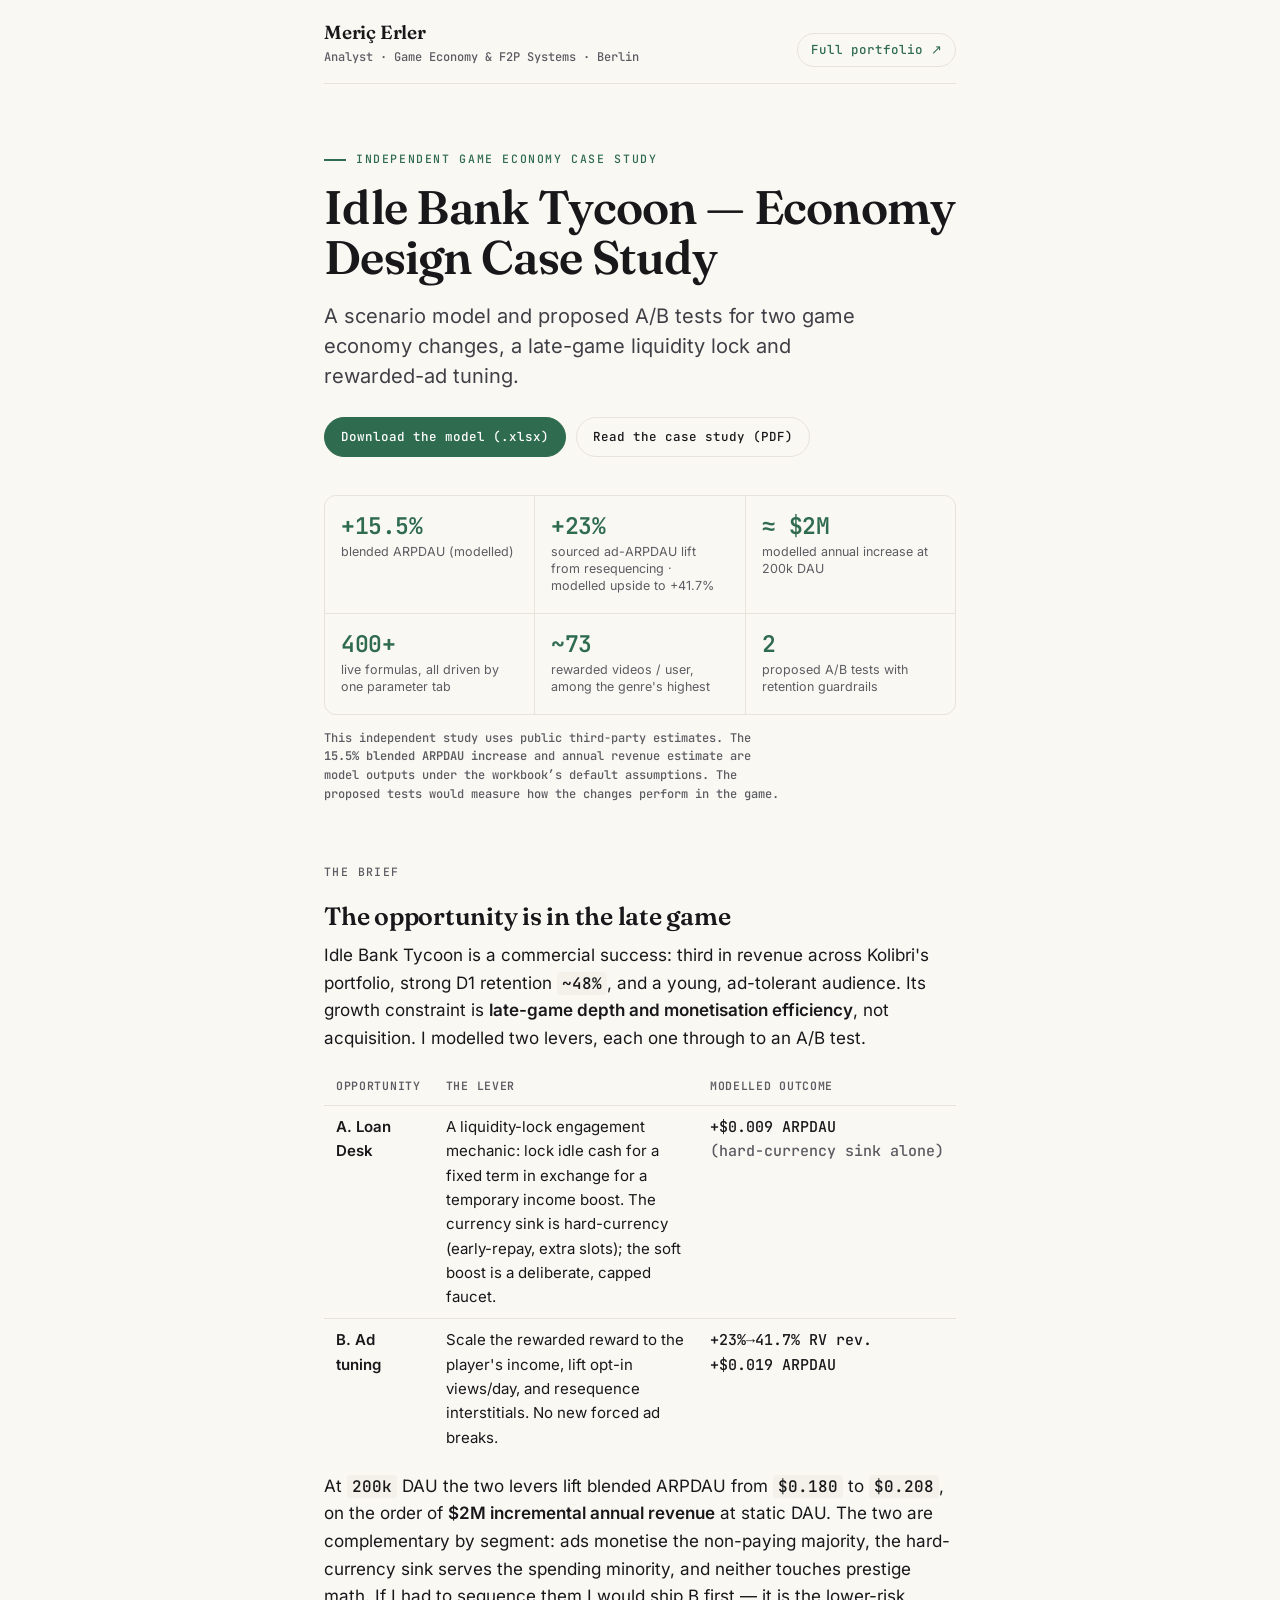
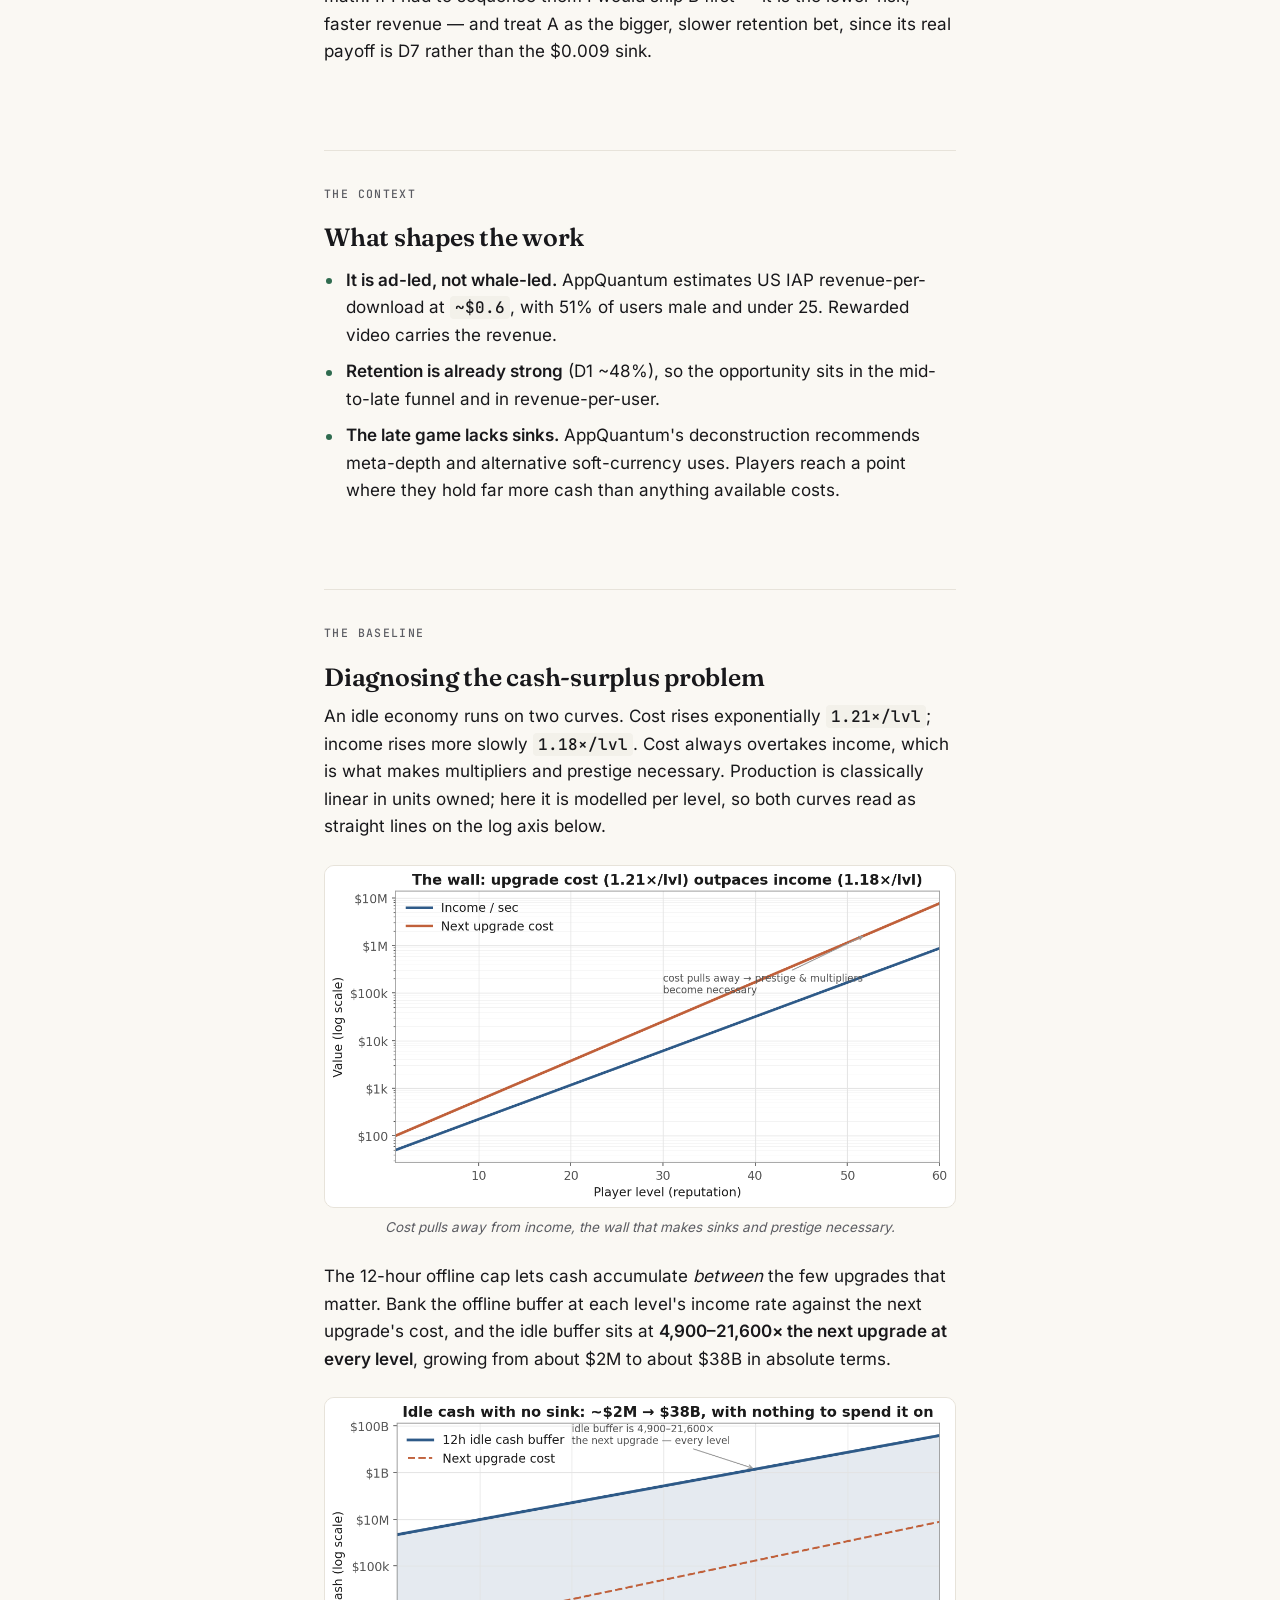
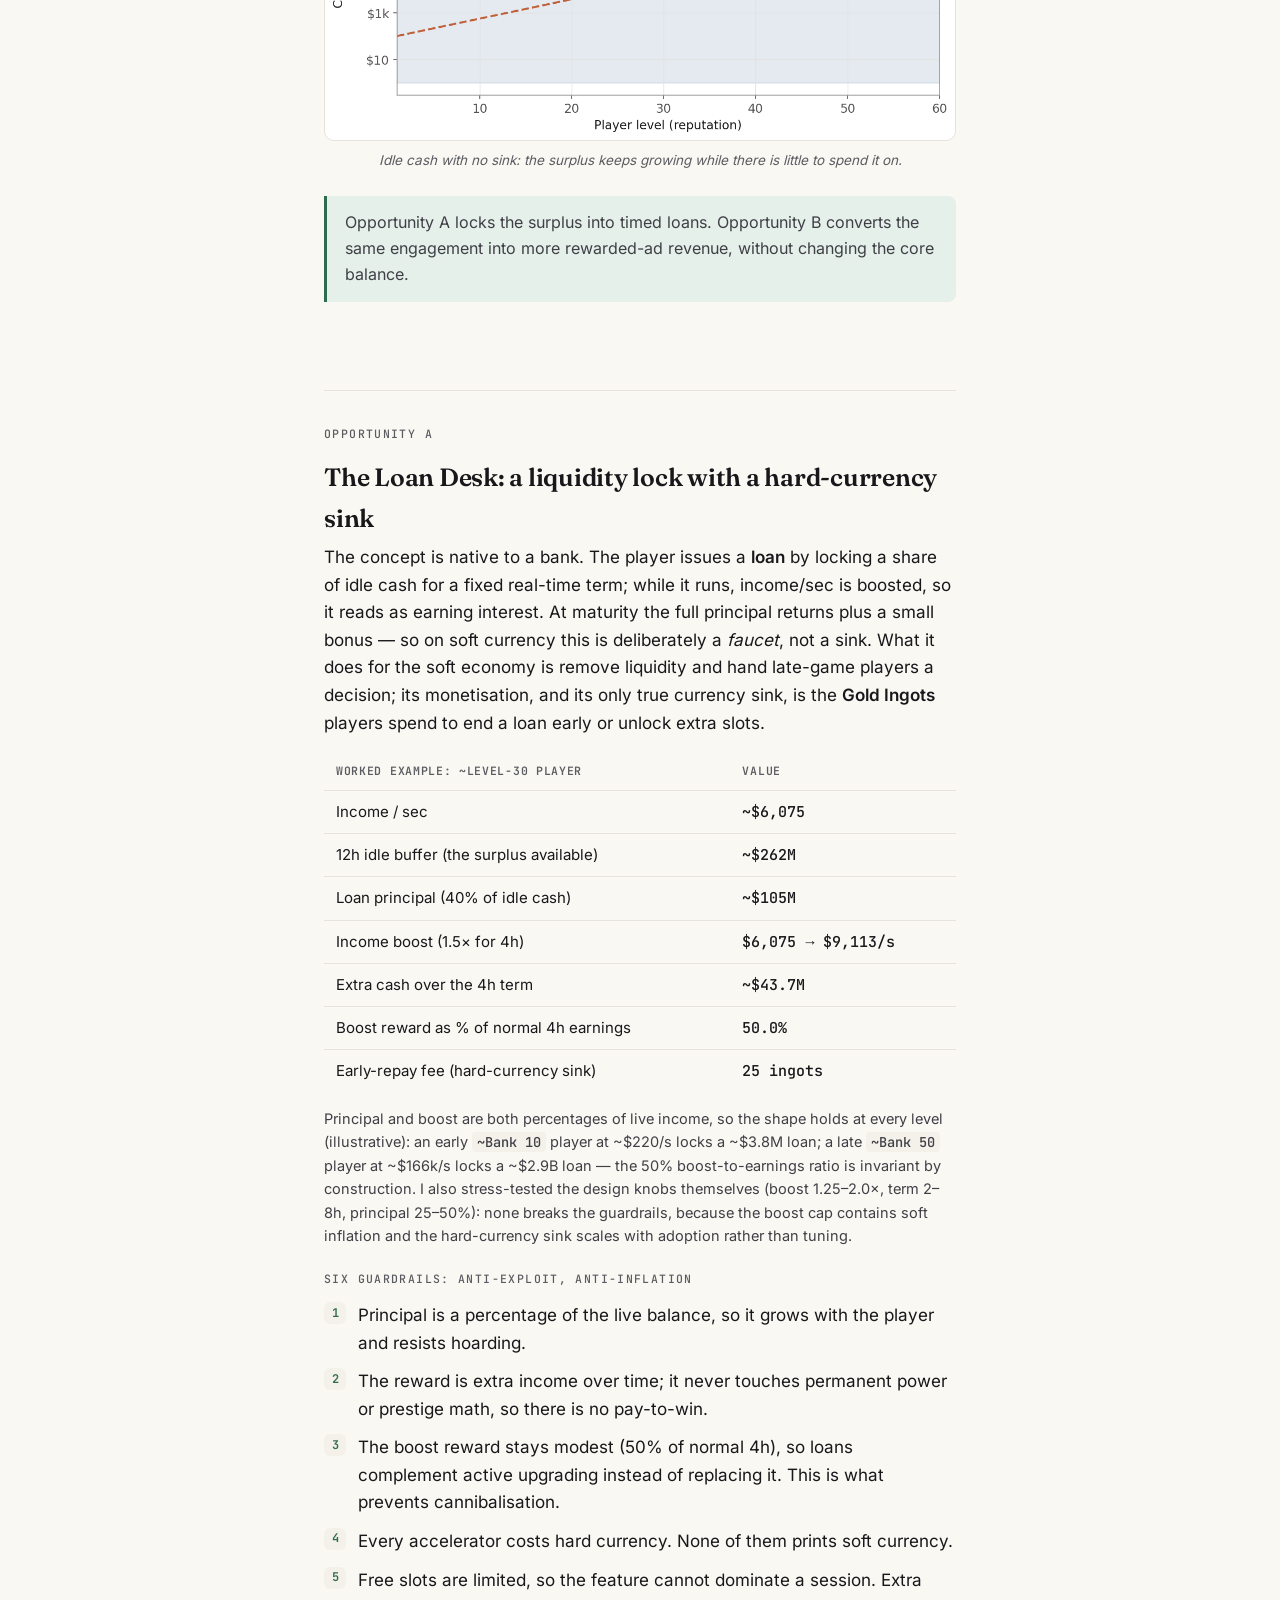
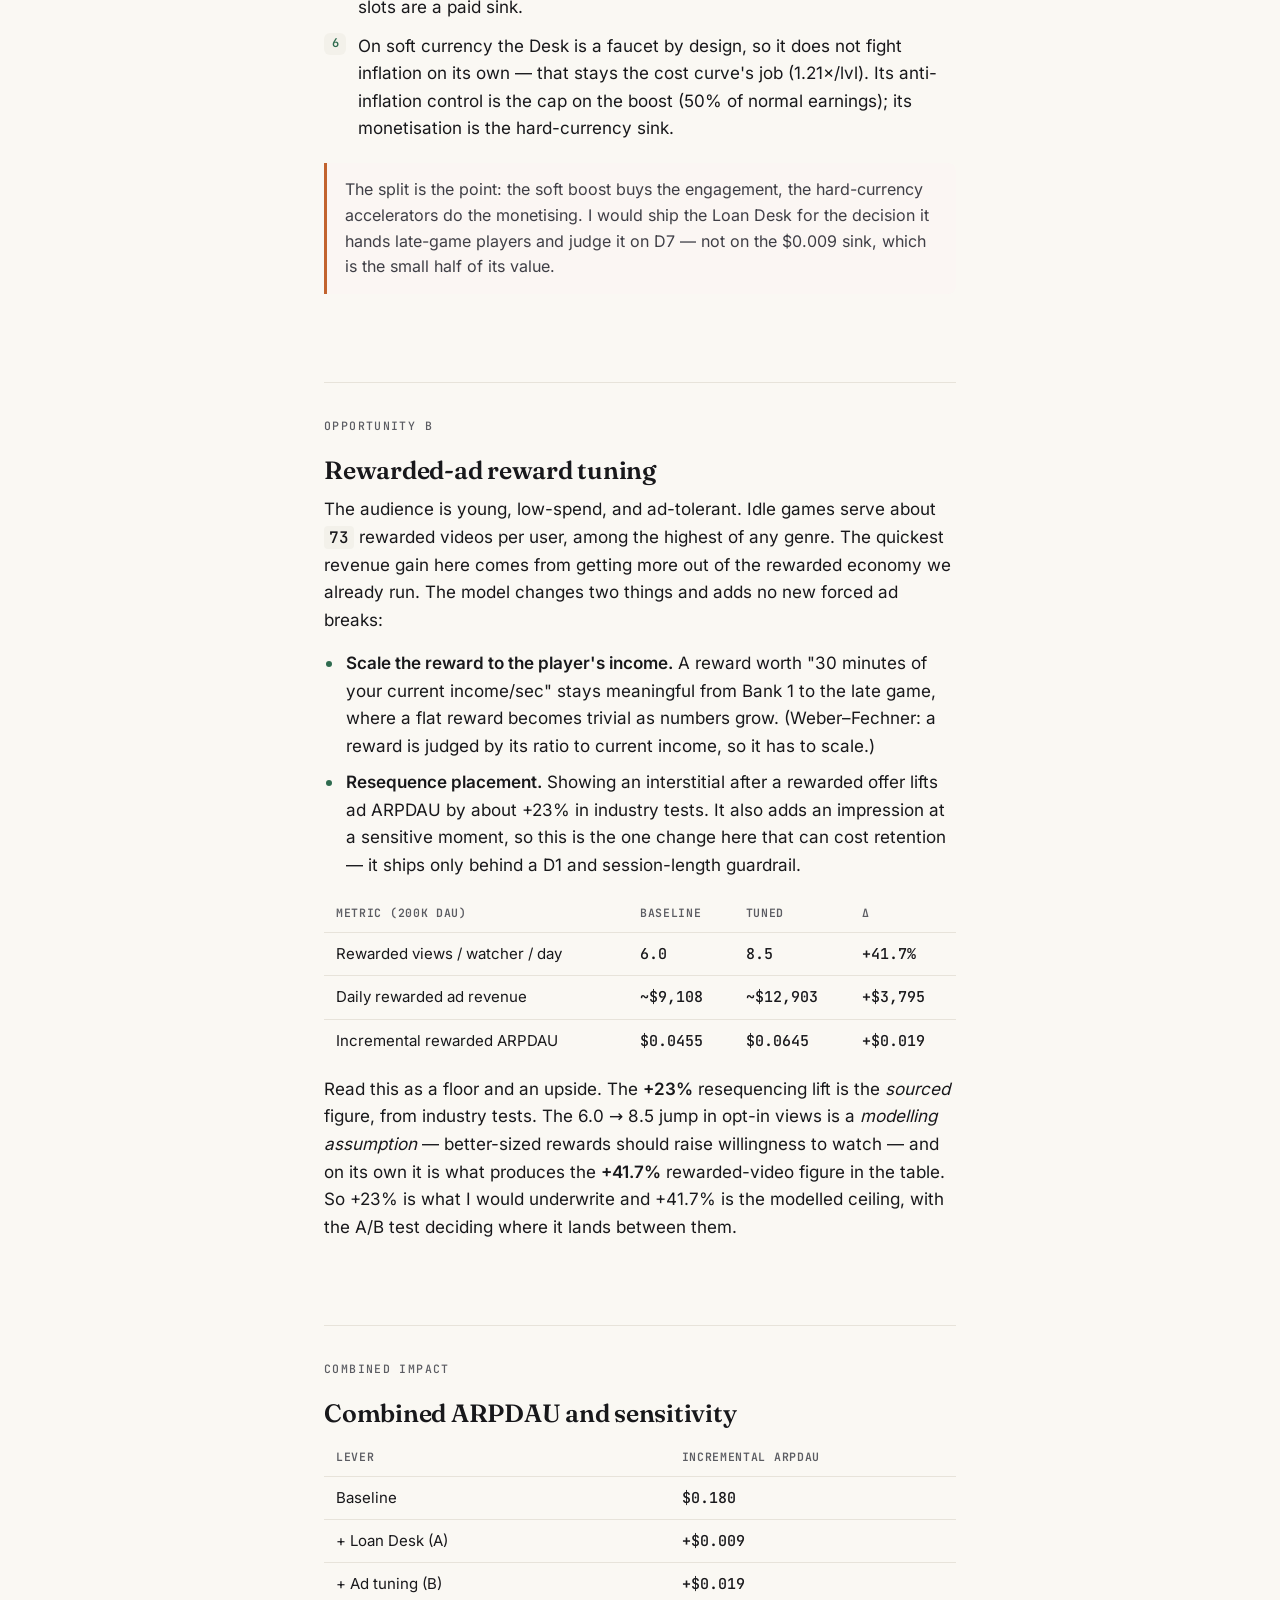
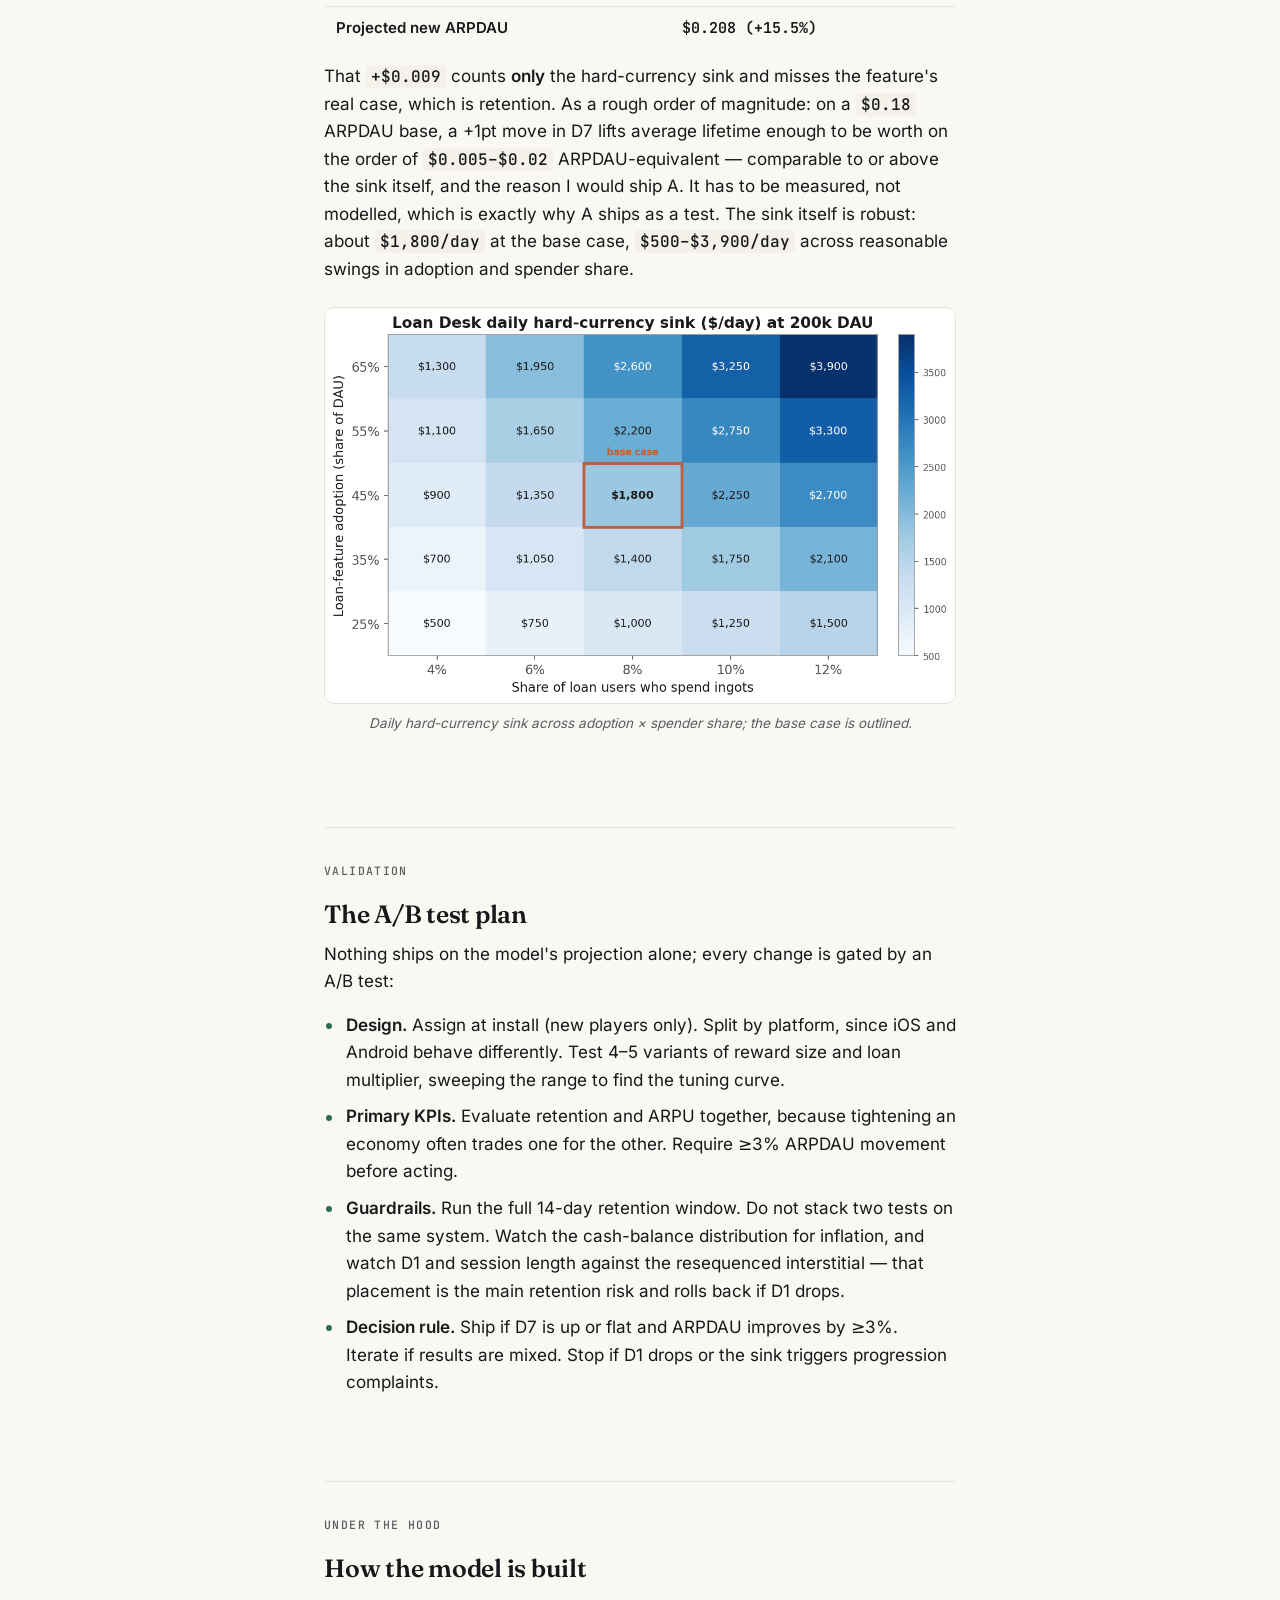
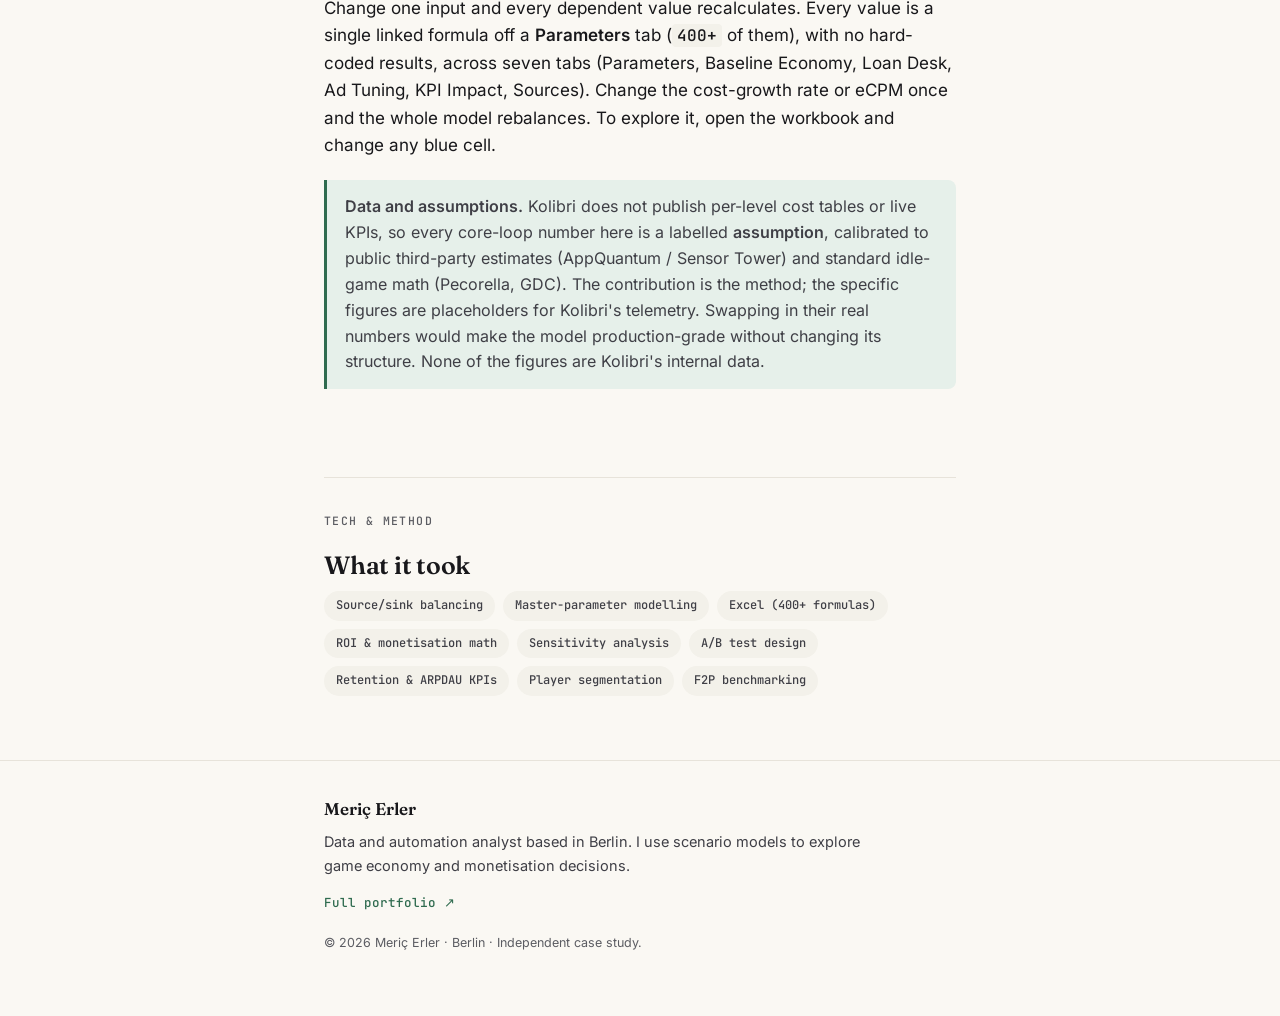
==== commit 794c0fa8: "Present the Idle Bank Tycoon case study and model" ====
--- a/index.html
+++ b/index.html
@@ -137,22 +137,22 @@
 
 <header class="hero">
   <div class="wrap">
-    <div class="eyebrow">Independent case study · prepared for Kolibri Games</div>
+    <div class="eyebrow">Independent game economy case study</div>
     <h1>Idle Bank Tycoon — Economy Design Case Study</h1>
-    <p class="lede">Two economy levers, a late-game cash sink and rewarded-ad tuning, each built into a working, parameter-driven model with an A/B test plan.</p>
+    <p class="lede">A scenario model and proposed A/B tests for two game economy changes, a late-game liquidity lock and rewarded-ad tuning.</p>
     <div class="actions">
-      <a class="btn primary" href="https://raw.githubusercontent.com/merogith/IdleBankTycoonCaseStudy/main/Idle_Bank_Tycoon_Economy_Model.xlsx">Download the model (.xlsx)</a>
-      <a class="btn" href="#" onclick="window.print();return false;" title="Print or save this page as PDF (uses the page's print styles, always current)">Print / Save as PDF</a>
+      <a class="btn primary" href="./Idle_Bank_Tycoon_Economy_Model.xlsx">Download the model (.xlsx)</a>
+      <a class="btn" href="./docs/case-study.pdf">Read the case study (PDF)</a>
     </div>
     <div class="metrics">
       <div class="metric"><div class="v">+15.5%</div><div class="k">blended ARPDAU (modelled)</div></div>
       <div class="metric"><div class="v">+23%</div><div class="k">sourced ad-ARPDAU lift from resequencing · modelled upside to +41.7%</div></div>
-      <div class="metric"><div class="v">≈ $2M</div><div class="k">incremental / yr at 200k DAU</div></div>
+      <div class="metric"><div class="v">≈ $2M</div><div class="k">modelled annual increase at 200k DAU</div></div>
       <div class="metric"><div class="v">400+</div><div class="k">live formulas, all driven by one parameter tab</div></div>
       <div class="metric"><div class="v">~73</div><div class="k">rewarded videos / user, among the genre's highest</div></div>
-      <div class="metric"><div class="v">2</div><div class="k">levers, each run as a guard-railed A/B test</div></div>
-    </div>
-    <p class="hero-note">Independent and unsolicited — built from public third-party estimates, not affiliated with Kolibri Games. The three headline figures are <strong>modelled</strong> outputs of labelled assumptions, not Kolibri's data; where a number is externally sourced I flag it inline.</p>
+      <div class="metric"><div class="v">2</div><div class="k">proposed A/B tests with retention guardrails</div></div>
+    </div>
+    <p class="hero-note">This independent study uses public third-party estimates. The <strong>15.5% blended ARPDAU increase</strong> and annual revenue estimate are model outputs under the workbook’s default assumptions. The proposed tests would measure how the changes perform in the game.</p>
   </div>
 </header>
 
@@ -289,10 +289,8 @@
   <div class="wrap">
     <div class="about">
       <div class="about-name">Meriç Erler</div>
-      <p class="about-bio">Analyst working in game economy and F2P systems, based in Berlin. This is an independent, self-directed case study prepared for the Game Economy Designer application at Kolibri Games.</p>
+      <p class="about-bio">Data and automation analyst based in Berlin. I use scenario models to explore game economy and monetisation decisions.</p>
       <div class="about-links">
-        <a href="cv.html">One-page CV ↗</a>
-        <a href="cover-letter.html">Cover letter ↗</a>
         <a href="https://merogith.github.io/Portfolio/">Full portfolio ↗</a>
       </div>
     </div>
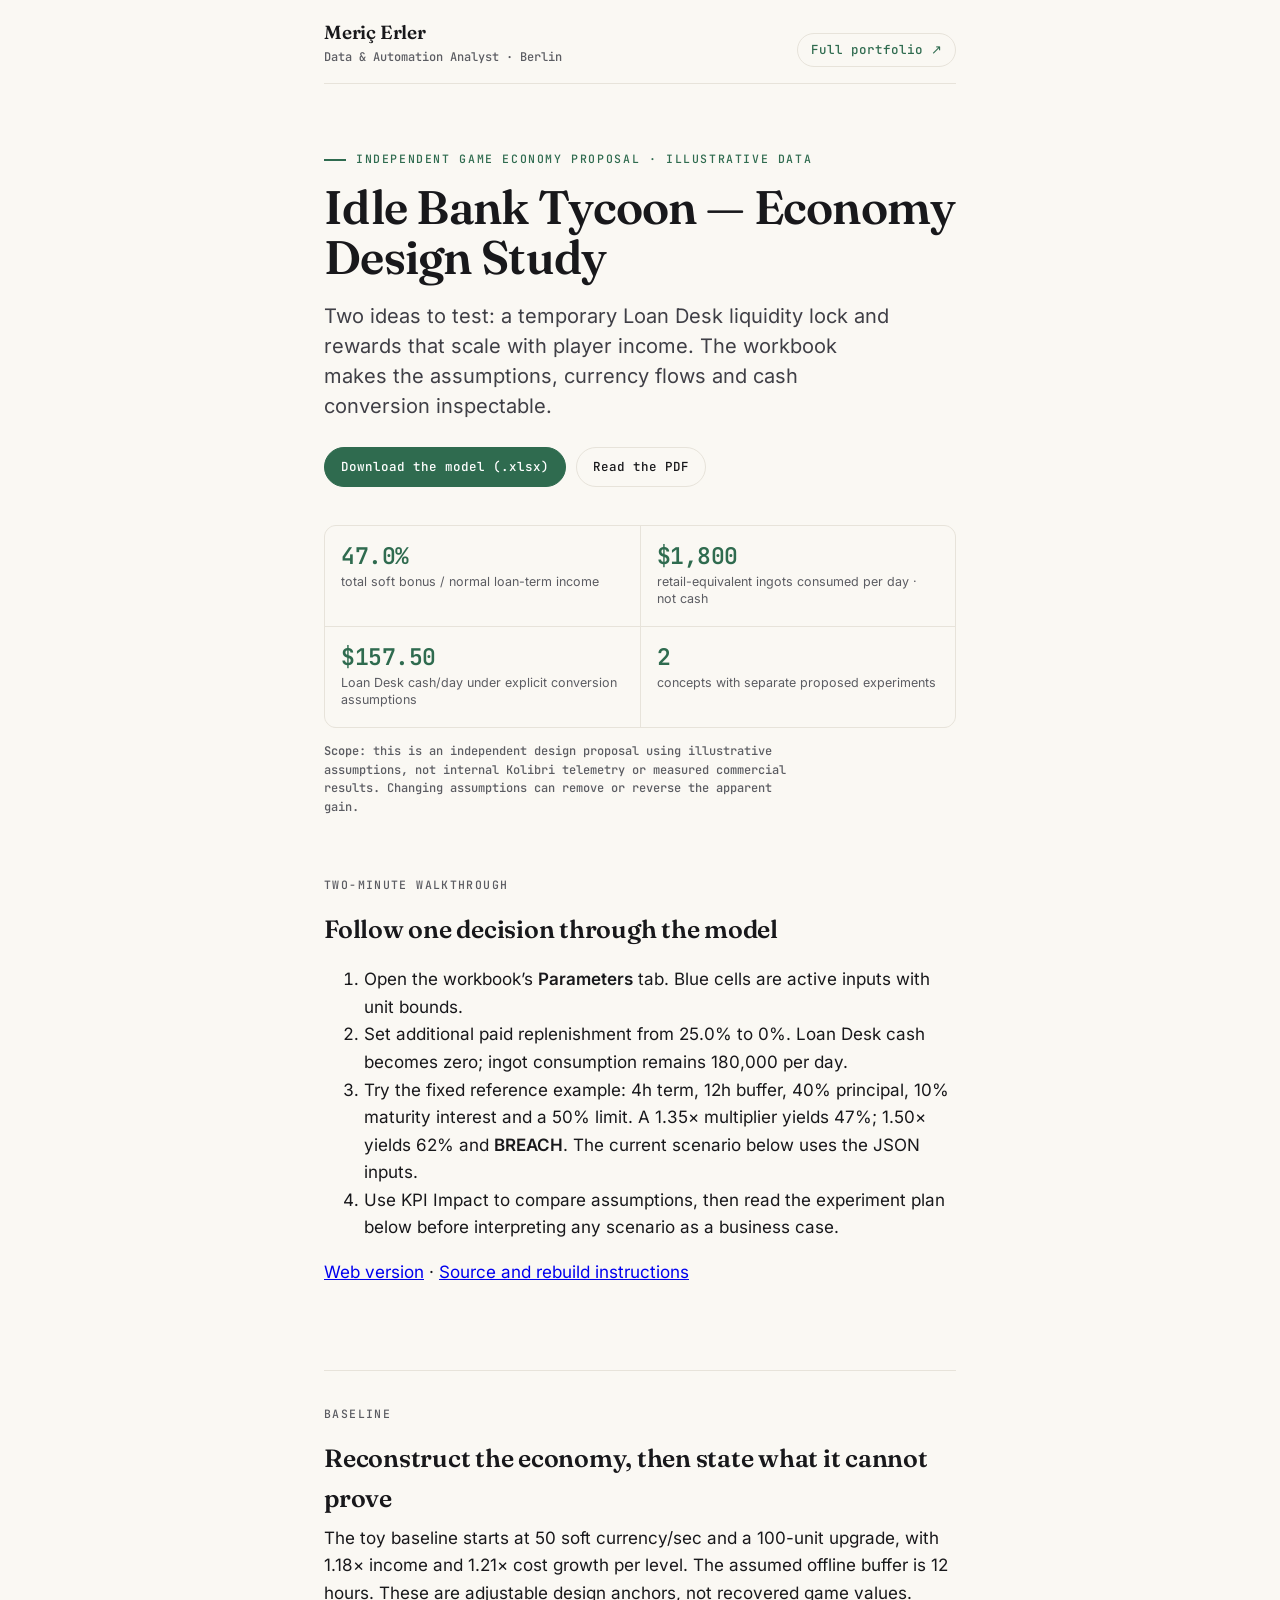
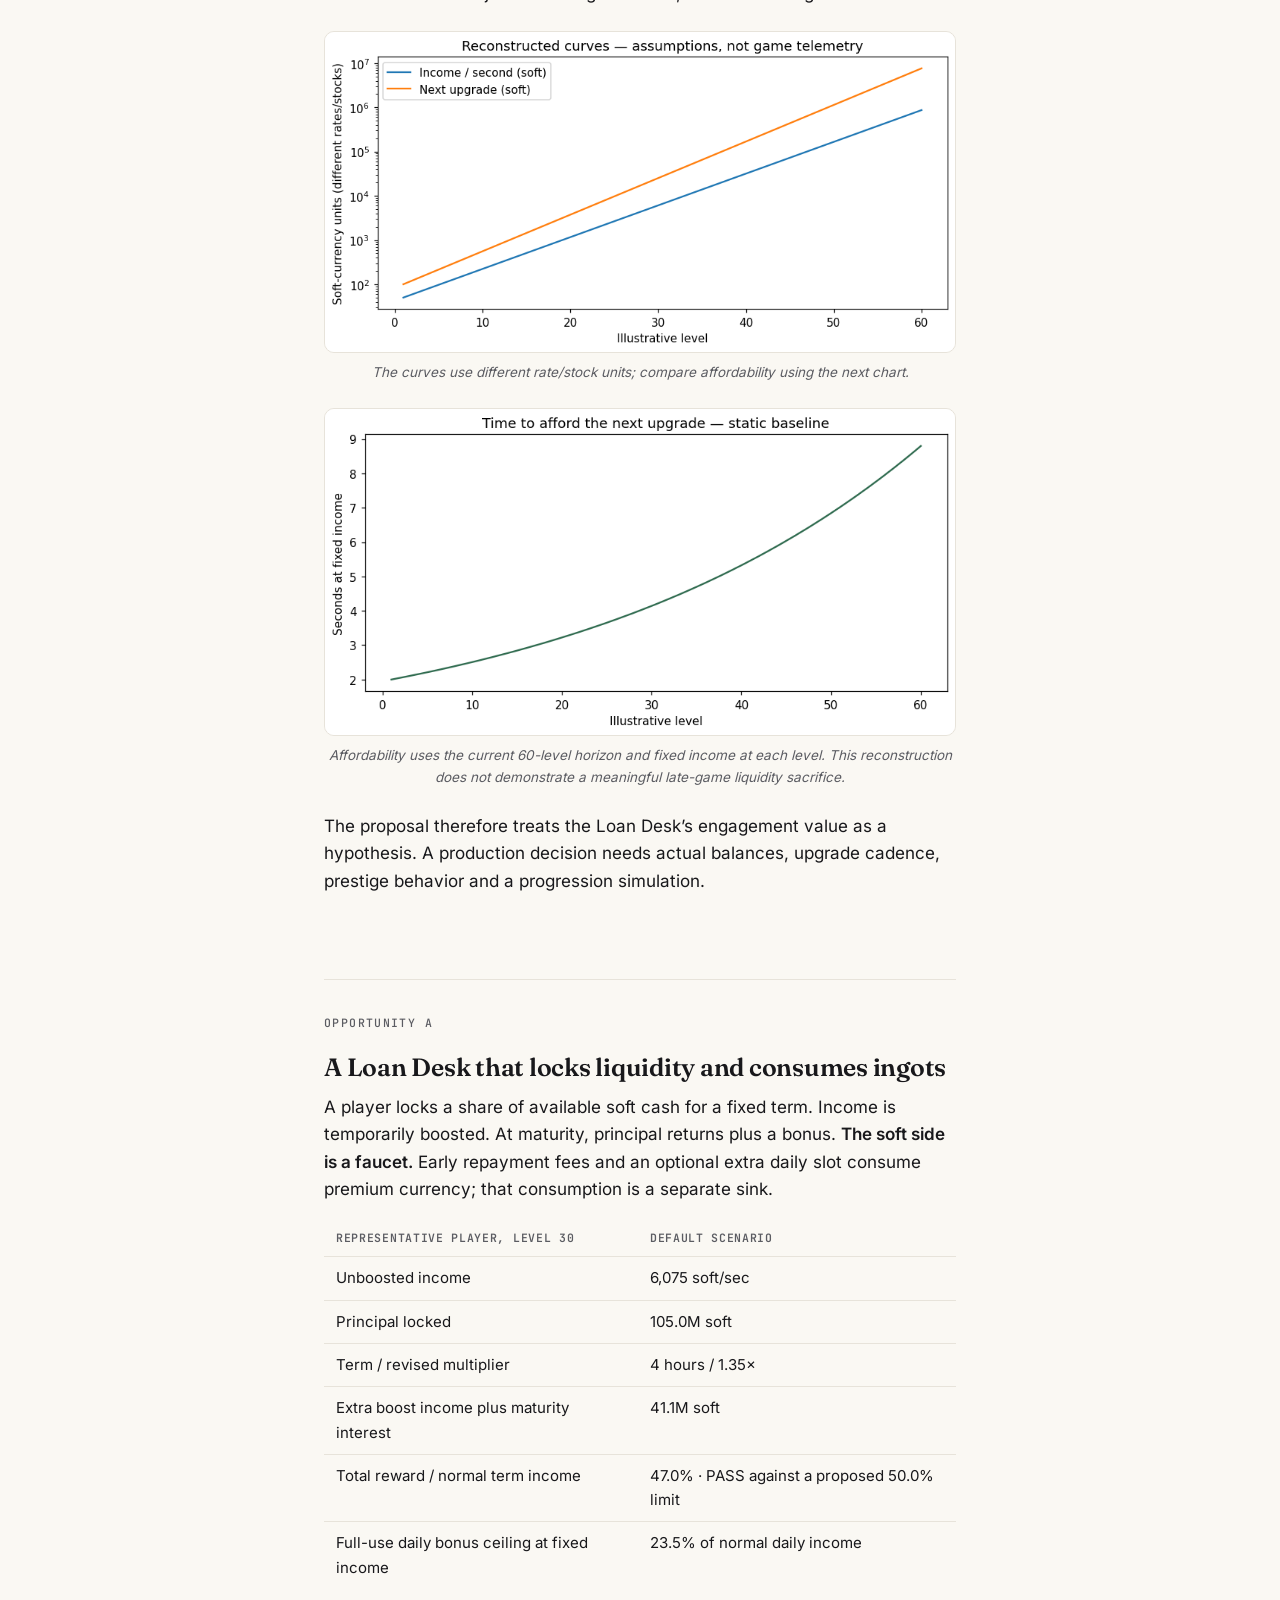
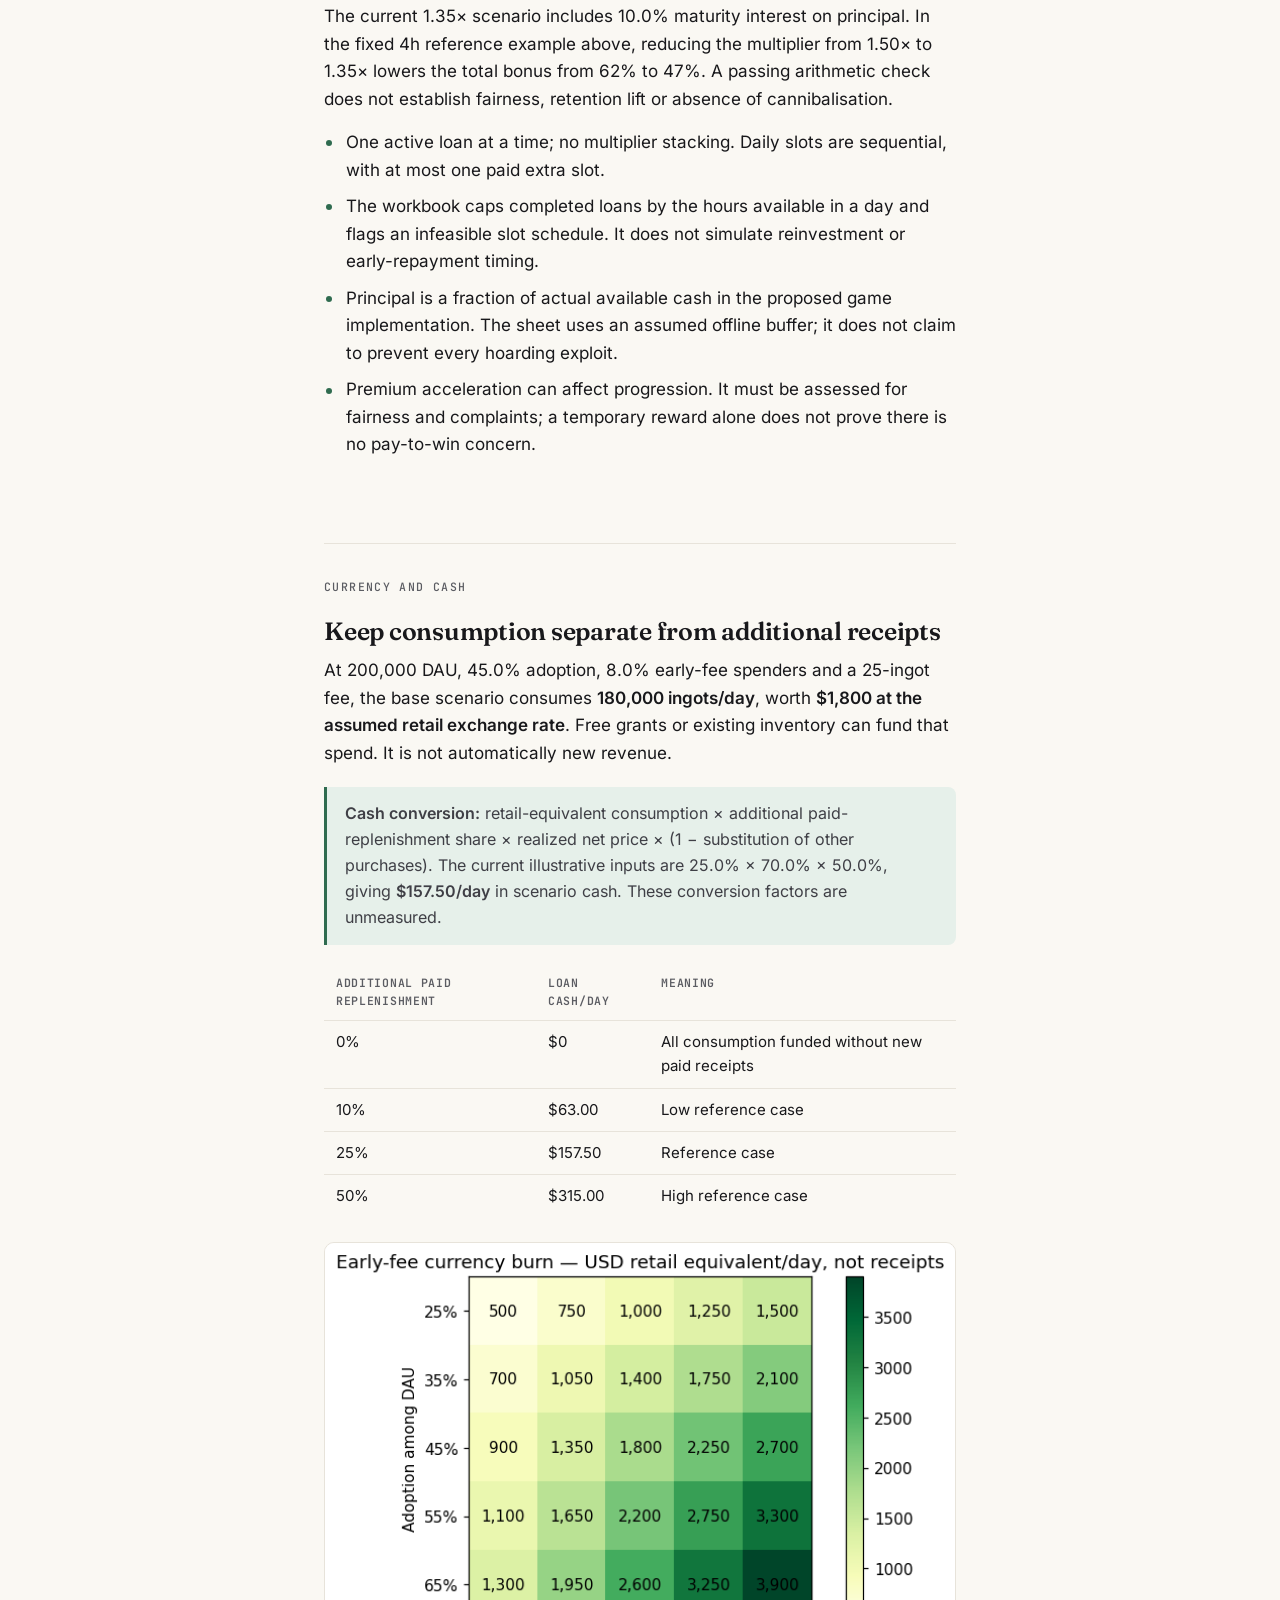
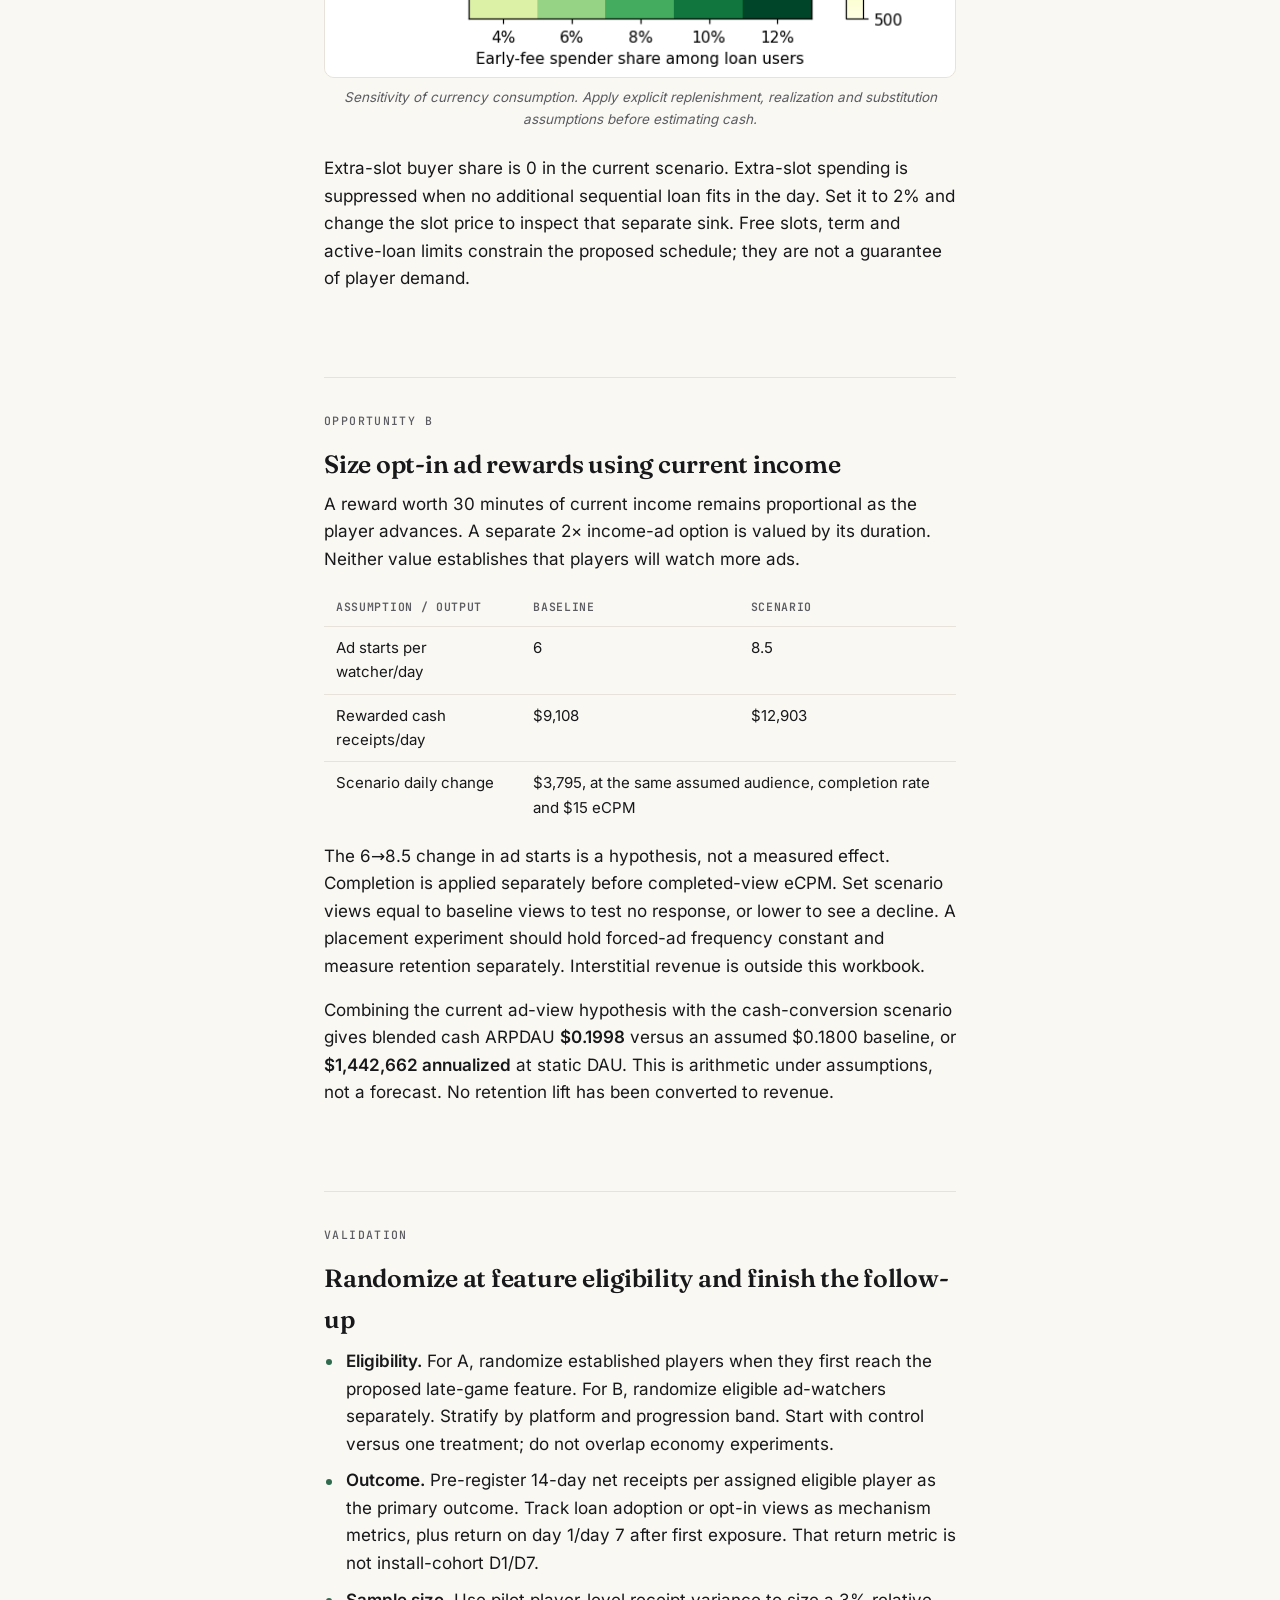
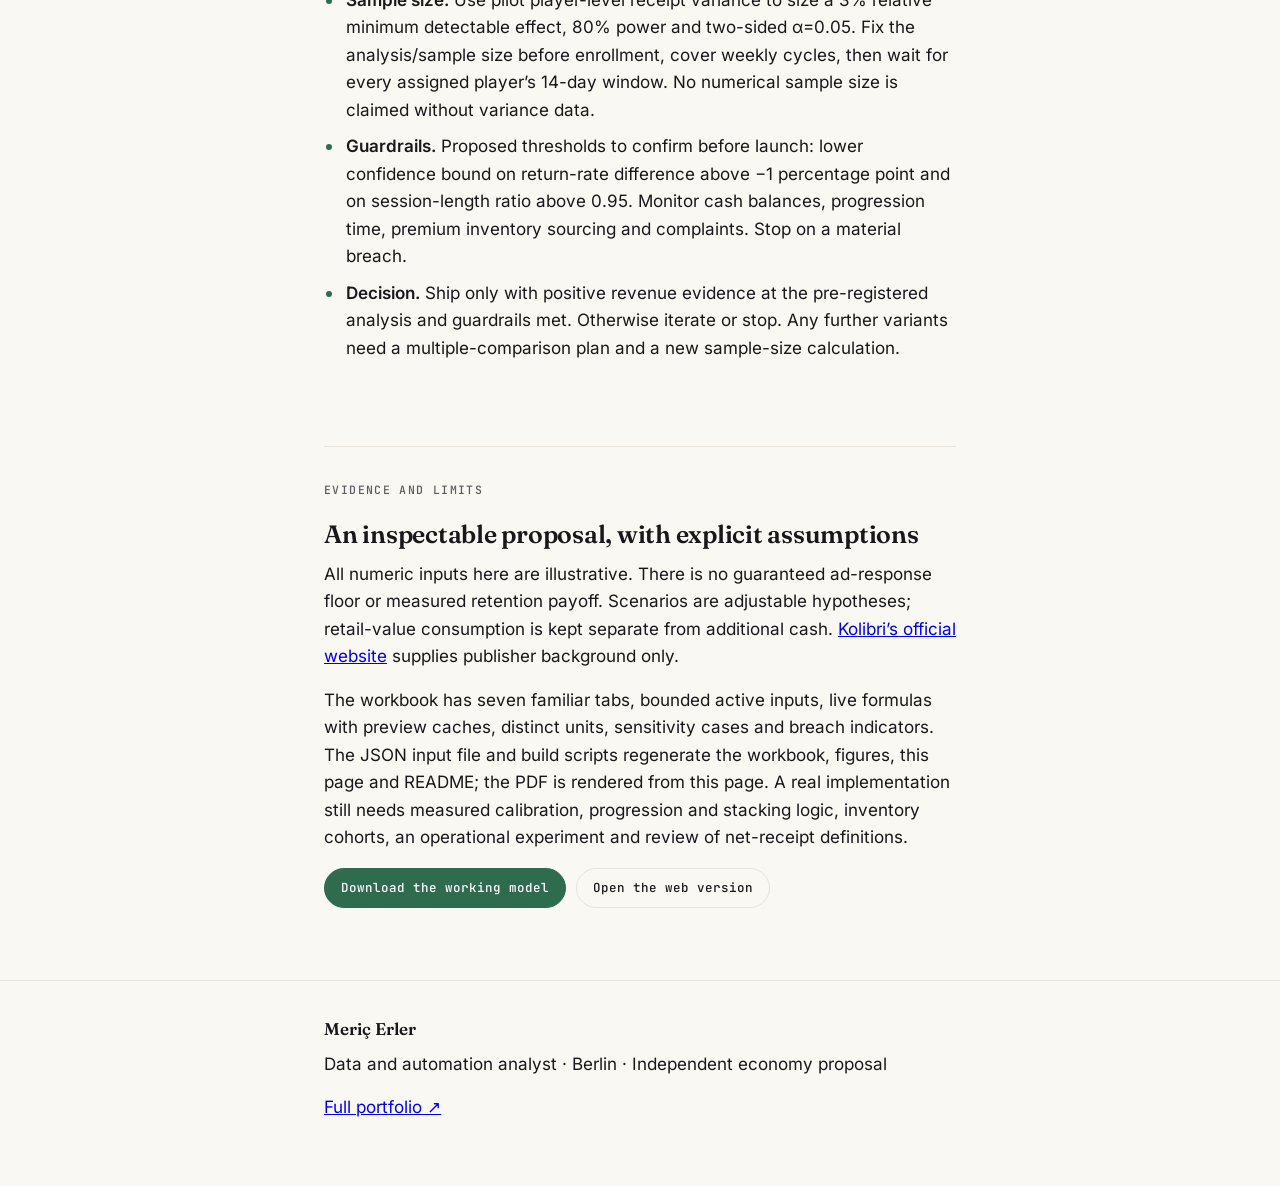
==== commit bdb8be41: "Complete coherent economy scenarios and recruiter artifacts" ====
--- a/index.html
+++ b/index.html
@@ -1,302 +1,64 @@
-<!DOCTYPE html>
+<!doctype html>
 <html lang="en">
 <head>
-<meta charset="utf-8">
-<meta name="viewport" content="width=device-width, initial-scale=1.0">
-<title>Idle Bank Tycoon — Economy Design Case Study · Meriç Erler</title>
-<meta name="description" content="A self-directed game-economy design case study for Idle Bank Tycoon (Kolibri Games): a parameter-driven economy model, a liquidity-lock sink mechanic, rewarded-ad tuning, and an A/B test plan. +15.5% modelled ARPDAU.">
-<meta name="author" content="Meriç Erler">
-<link rel="canonical" href="https://merogith.github.io/IdleBankTycoonCaseStudy/">
-<meta property="og:title" content="Idle Bank Tycoon — Economy Design Case Study">
-<meta property="og:description" content="A self-directed game-economy design case study: a parameter-driven economy model, a liquidity-lock sink, rewarded-ad tuning, and an A/B test plan. +15.5% modelled ARPDAU.">
-<meta property="og:type" content="article">
-<meta property="og:url" content="https://merogith.github.io/IdleBankTycoonCaseStudy/">
-<meta property="og:image" content="https://merogith.github.io/IdleBankTycoonCaseStudy/charts/03-loan-sensitivity.png">
-<meta name="twitter:card" content="summary_large_image">
-<meta name="twitter:title" content="Idle Bank Tycoon — Economy Design Case Study">
-<meta name="twitter:description" content="Game-economy design case study: economy model, liquidity-lock sink, rewarded-ad tuning, A/B test plan. +15.5% modelled ARPDAU.">
-<meta name="twitter:image" content="https://merogith.github.io/IdleBankTycoonCaseStudy/charts/03-loan-sensitivity.png">
-<link rel="icon" href="data:image/svg+xml,<svg xmlns='http://www.w3.org/2000/svg' viewBox='0 0 100 100'><rect width='100' height='100' rx='20' fill='%232f6b4f'/><text x='50' y='68' font-family='Georgia,serif' font-size='44' fill='%23faf8f3' text-anchor='middle'>ME</text></svg>">
-<link rel="stylesheet" href="fonts.css">
-<style>
-  :root{
-    --ink:#18181b; --ink-soft:#3f3f46; --muted:#5b5c62;
-    --paper:#faf8f3; --line:#e7e3da; --chip:#f3f1ea;
-    --blue:#2f6b4f; --blue-deep:#245a40; --clay:#c2632e;
-    --display:"Fraunces",Georgia,"Times New Roman",serif;
-    --body:"Inter",system-ui,-apple-system,"Segoe UI",Roboto,sans-serif;
-    --mono:"JetBrains Mono",ui-monospace,SFMono-Regular,Menlo,monospace;
-  }
-  *{box-sizing:border-box}
-  html{-webkit-text-size-adjust:100%}
-  body{
-    margin:0;background:var(--paper);color:var(--ink);
-    font-family:var(--body);font-size:1.0625rem;line-height:1.62;
-    -webkit-font-smoothing:antialiased;
-  }
-  .wrap{max-width:680px;margin:0 auto;padding:0 24px}
-
-  /* masthead — report letterhead (not site nav) */
-  .masthead{display:flex;align-items:flex-end;justify-content:space-between;gap:18px;padding:22px 0 16px;border-bottom:1px solid var(--line);flex-wrap:wrap}
-  .masthead .name{font-family:var(--display);font-weight:600;font-size:1.1875rem;letter-spacing:-.01em;color:var(--ink);line-height:1.1}
-  .masthead .role{font-family:var(--mono);font-size:0.75rem;color:var(--muted);margin-top:5px}
-  .port-link{font-family:var(--mono);font-size:0.78125rem;color:var(--blue);text-decoration:none;border:1px solid var(--line);border-radius:999px;padding:6px 13px;white-space:nowrap}
-  .port-link:hover{border-color:var(--blue);background:#e6f0ea}
-
-  /* hero */
-  header.hero{padding:40px 0 8px}
-  .eyebrow{font-family:var(--mono);text-transform:uppercase;letter-spacing:.14em;font-size:0.71875rem;color:var(--blue);margin:26px 0 14px;display:flex;align-items:center;gap:10px}
-  .eyebrow::before{content:"";width:22px;height:2px;background:var(--blue);display:inline-block}
-  h1{font-family:var(--display);font-weight:600;font-size:clamp(1.9375rem,5.4vw,2.9375rem);line-height:1.06;letter-spacing:-.015em;margin:0 0 18px}
-  .lede{font-size:1.25rem;line-height:1.5;color:var(--ink-soft);margin:0 0 26px;max-width:44ch}
-  .actions{display:flex;flex-wrap:wrap;gap:10px;margin-bottom:8px}
-  .btn{font-family:var(--mono);font-size:0.78125rem;text-decoration:none;border-radius:999px;padding:9px 16px;border:1px solid var(--line);color:var(--ink);transition:border-color .15s,color .15s,background .15s}
-  .btn:hover{border-color:var(--blue);color:var(--blue)}
-  .btn.primary{background:var(--blue);color:#fff;border-color:var(--blue)}
-  .btn.primary:hover{background:var(--blue-deep);color:#fff}
-
-  /* metric chips */
-  .metrics{display:grid;grid-template-columns:repeat(3,1fr);gap:1px;background:var(--line);border:1px solid var(--line);border-radius:12px;overflow:hidden;margin:38px 0 6px}
-  .metric{background:var(--paper);padding:18px 16px}
-  .metric .v{font-family:var(--mono);font-weight:600;font-size:1.4375rem;letter-spacing:-.02em;color:var(--blue);line-height:1.1}
-  .metric .v.clay{color:var(--clay)}
-  .metric .k{font-size:0.78125rem;color:var(--muted);margin-top:5px;line-height:1.35}
-  .hero-note{font-family:var(--mono);font-size:0.75rem;color:var(--muted);line-height:1.55;margin:14px 0 0;max-width:66ch}
-  @media(max-width:560px){html{font-size:106.25%}.metrics{grid-template-columns:repeat(2,1fr)}.tbl{display:block;overflow-x:auto}}
-
-  /* sections */
-  section{padding:34px 0;border-top:1px solid var(--line);margin-top:34px}
-  section:first-of-type{border-top:none;margin-top:18px}
-  h2{font-family:var(--display);font-weight:600;font-size:1.5625rem;letter-spacing:-.01em;margin:0 0 6px}
-  .kicker{font-family:var(--mono);font-size:0.71875rem;letter-spacing:.12em;text-transform:uppercase;color:var(--muted);margin:0 0 14px}
-  p{margin:0 0 16px}
-  strong{font-weight:600}
-  .num{font-family:var(--mono);font-weight:500;font-size:.94em;background:var(--chip);padding:1px 5px;border-radius:4px}
-  a.inl{color:var(--blue);text-decoration:none;border-bottom:1px solid rgba(47,107,79,.34)}
-  a.inl:hover{border-bottom-color:var(--blue)}
-
-  ul.clean{list-style:none;padding:0;margin:0 0 16px}
-  ul.clean li{position:relative;padding-left:22px;margin:9px 0}
-  ul.clean li::before{content:"";position:absolute;left:2px;top:.66em;width:6px;height:6px;border-radius:50%;background:var(--blue)}
-  ol.guard{padding-left:0;margin:0;list-style:none;counter-reset:g}
-  ol.guard li{position:relative;padding-left:34px;margin:11px 0;counter-increment:g}
-  ol.guard li::before{content:counter(g);position:absolute;left:0;top:0;font-family:var(--mono);font-size:0.75rem;font-weight:600;color:var(--blue);background:var(--chip);width:22px;height:22px;border-radius:6px;display:grid;place-items:center}
-
-  /* callout */
-  .callout{border-left:3px solid var(--clay);background:#fbf6f3;padding:14px 18px;border-radius:0 8px 8px 0;margin:20px 0;font-size:1rem;color:var(--ink-soft)}
-  .callout.blue{border-left-color:var(--blue);background:#e6f0ea}
-
-  /* table */
-  .tbl{width:100%;border-collapse:collapse;margin:6px 0 14px;font-size:0.9375rem}
-  .tbl th,.tbl td{text-align:left;padding:9px 12px;border-bottom:1px solid var(--line);vertical-align:top}
-  .tbl th{font-family:var(--mono);font-size:0.71875rem;text-transform:uppercase;letter-spacing:.06em;color:var(--muted);font-weight:600}
-  .tbl td.v{font-family:var(--mono);white-space:nowrap;color:var(--ink)}
-  .tbl tr:last-child td{border-bottom:none}
-
-  /* figure */
-  figure{margin:24px 0}
-  figure img{width:100%;height:auto;display:block;border:1px solid var(--line);border-radius:10px;background:#fff}
-  figcaption{font-size:0.84375rem;color:var(--muted);font-style:italic;margin-top:9px;text-align:center}
-
-  /* tags */
-  .tags{display:flex;flex-wrap:wrap;gap:8px;margin-top:6px}
-  .tag{font-family:var(--mono);font-size:0.75rem;color:var(--ink-soft);background:var(--chip);border-radius:999px;padding:5px 12px}
-
-  /* footer */
-  footer{border-top:1px solid var(--line);margin-top:30px;padding:34px 0 64px}
-  .about-name{font-family:var(--display);font-weight:600;font-size:1.0625rem;margin-bottom:8px}
-  .about-bio{font-size:0.90625rem;color:var(--ink-soft);max-width:60ch;margin:0 0 16px}
-  .about-links{display:flex;flex-wrap:wrap;gap:8px 18px;margin-bottom:20px}
-  .about-links a{font-family:var(--mono);font-size:0.78125rem;color:var(--blue);text-decoration:none}
-  .about-links a:hover{text-decoration:underline}
-  .copy{font-size:0.78125rem;color:var(--muted);line-height:1.5}
-
-  :focus-visible{outline:2px solid var(--blue);outline-offset:3px;border-radius:3px}
-  @media(prefers-reduced-motion:reduce){*{transition:none!important}}
-  @media print{
-    body{font-size:10.5pt;background:#fff}
-    .port-link,.actions{display:none}
-    figure,section,table,.metrics,ol.guard li,ul.clean li,.callout{break-inside:avoid;page-break-inside:avoid}
-    h1,h2{page-break-after:avoid}
-    a{color:var(--ink)}
-    .about-links a,.copy{color:#555}
-  }
-</style>
+<meta charset="utf-8"><meta name="viewport" content="width=device-width,initial-scale=1">
+<title>Idle Bank Tycoon — Economy Design Study · Meriç Erler</title>
+<meta name="description" content="An independent economy proposal: a Loan Desk liquidity lock, income-scaled rewarded ads, an editable scenario workbook and a proposed experiment.">
+<link rel="icon" href="data:image/svg+xml,%3Csvg xmlns='http://www.w3.org/2000/svg' viewBox='0 0 100 100'%3E%3Crect width='100' height='100' rx='20' fill='%232f6b4f'/%3E%3Ctext x='50' y='67' font-size='45' text-anchor='middle' fill='white'%3EME%3C/text%3E%3C/svg%3E"><link rel="stylesheet" href="fonts.css"><link rel="stylesheet" href="style.css">
 </head>
 <body>
+<div class="wrap"><div class="masthead"><div><div class="name">Meriç Erler</div><div class="role">Data &amp; Automation Analyst · Berlin</div></div><a class="port-link" href="https://merogith.github.io/Portfolio/">Full portfolio ↗</a></div></div>
+<header class="hero"><div class="wrap">
+<div class="eyebrow">Independent game economy proposal · illustrative data</div>
+<h1>Idle Bank Tycoon — Economy Design Study</h1>
+<p class="lede">Two ideas to test: a temporary Loan Desk liquidity lock and rewards that scale with player income. The workbook makes the assumptions, currency flows and cash conversion inspectable.</p>
+<div class="actions"><a class="btn primary" href="https://merogith.github.io/IdleBankTycoonCaseStudy/Idle_Bank_Tycoon_Economy_Model.xlsx">Download the model (.xlsx)</a><a class="btn" href="https://merogith.github.io/IdleBankTycoonCaseStudy/docs/case-study.pdf">Read the PDF</a></div>
+<div class="metrics">
+<div class="metric"><div class="v">47.0%</div><div class="k">total soft bonus / normal loan-term income</div></div>
+<div class="metric"><div class="v">$1,800</div><div class="k">retail-equivalent ingots consumed per day · not cash</div></div>
+<div class="metric"><div class="v">$157.50</div><div class="k">Loan Desk cash/day under explicit conversion assumptions</div></div>
+<div class="metric"><div class="v">2</div><div class="k">concepts with separate proposed experiments</div></div>
+</div>
+<p class="hero-note"><strong>Scope:</strong> this is an independent design proposal using illustrative assumptions, not internal Kolibri telemetry or measured commercial results. Changing assumptions can remove or reverse the apparent gain.</p>
+</div></header>
+<main class="wrap">
+<section><p class="kicker">Two-minute walkthrough</p><h2>Follow one decision through the model</h2>
+<ol class="clean"><li>Open the workbook’s <strong>Parameters</strong> tab. Blue cells are active inputs with unit bounds.</li><li>Set additional paid replenishment from 25.0% to 0%. Loan Desk cash becomes zero; ingot consumption remains 180,000 per day.</li><li>Try the fixed reference example: 4h term, 12h buffer, 40% principal, 10% maturity interest and a 50% limit. A 1.35× multiplier yields 47%; 1.50× yields 62% and <strong>BREACH</strong>. The current scenario below uses the JSON inputs.</li><li>Use KPI Impact to compare assumptions, then read the experiment plan below before interpreting any scenario as a business case.</li></ol>
+<p><a href="https://merogith.github.io/IdleBankTycoonCaseStudy/">Web version</a> · <a href="https://github.com/merogith/IdleBankTycoonCaseStudy">Source and rebuild instructions</a></p></section>
 
-<div class="wrap">
-  <div class="masthead">
-    <div>
-      <div class="name">Meriç Erler</div>
-      <div class="role">Analyst · Game Economy &amp; F2P Systems · Berlin</div>
-    </div>
-    <a class="port-link" href="https://merogith.github.io/Portfolio/">Full portfolio ↗</a>
-  </div>
-</div>
+<section><p class="kicker">Baseline</p><h2>Reconstruct the economy, then state what it cannot prove</h2>
+<p>The toy baseline starts at 50 soft currency/sec and a 100-unit upgrade, with 1.18× income and 1.21× cost growth per level. The assumed offline buffer is 12 hours. These are adjustable design anchors, not recovered game values.</p>
+<figure><img src="charts/01-income-vs-cost.png" alt="Assumed per-level income rate and next upgrade cost on a log scale"><figcaption>The curves use different rate/stock units; compare affordability using the next chart.</figcaption></figure>
+<figure><img src="charts/02-idle-cash-surplus.png" alt="Seconds to afford the next upgrade at each level under the assumed fixed income"><figcaption>Affordability uses the current 60-level horizon and fixed income at each level. This reconstruction does not demonstrate a meaningful late-game liquidity sacrifice.</figcaption></figure>
+<p>The proposal therefore treats the Loan Desk’s engagement value as a hypothesis. A production decision needs actual balances, upgrade cadence, prestige behavior and a progression simulation.</p></section>
 
-<header class="hero">
-  <div class="wrap">
-    <div class="eyebrow">Independent game economy case study</div>
-    <h1>Idle Bank Tycoon — Economy Design Case Study</h1>
-    <p class="lede">A scenario model and proposed A/B tests for two game economy changes, a late-game liquidity lock and rewarded-ad tuning.</p>
-    <div class="actions">
-      <a class="btn primary" href="./Idle_Bank_Tycoon_Economy_Model.xlsx">Download the model (.xlsx)</a>
-      <a class="btn" href="./docs/case-study.pdf">Read the case study (PDF)</a>
-    </div>
-    <div class="metrics">
-      <div class="metric"><div class="v">+15.5%</div><div class="k">blended ARPDAU (modelled)</div></div>
-      <div class="metric"><div class="v">+23%</div><div class="k">sourced ad-ARPDAU lift from resequencing · modelled upside to +41.7%</div></div>
-      <div class="metric"><div class="v">≈ $2M</div><div class="k">modelled annual increase at 200k DAU</div></div>
-      <div class="metric"><div class="v">400+</div><div class="k">live formulas, all driven by one parameter tab</div></div>
-      <div class="metric"><div class="v">~73</div><div class="k">rewarded videos / user, among the genre's highest</div></div>
-      <div class="metric"><div class="v">2</div><div class="k">proposed A/B tests with retention guardrails</div></div>
-    </div>
-    <p class="hero-note">This independent study uses public third-party estimates. The <strong>15.5% blended ARPDAU increase</strong> and annual revenue estimate are model outputs under the workbook’s default assumptions. The proposed tests would measure how the changes perform in the game.</p>
-  </div>
-</header>
+<section><p class="kicker">Opportunity A</p><h2>A Loan Desk that locks liquidity and consumes ingots</h2>
+<p>A player locks a share of available soft cash for a fixed term. Income is temporarily boosted. At maturity, principal returns plus a bonus. <strong>The soft side is a faucet.</strong> Early repayment fees and an optional extra daily slot consume premium currency; that consumption is a separate sink.</p>
+<table class="tbl"><thead><tr><th>Representative player, level 30</th><th>Default scenario</th></tr></thead><tbody>
+<tr><td>Unboosted income</td><td>6,075 soft/sec</td></tr><tr><td>Principal locked</td><td>105.0M soft</td></tr><tr><td>Term / revised multiplier</td><td>4 hours / 1.35×</td></tr><tr><td>Extra boost income plus maturity interest</td><td>41.1M soft</td></tr><tr><td>Total reward / normal term income</td><td>47.0% · PASS against a proposed 50.0% limit</td></tr><tr><td>Full-use daily bonus ceiling at fixed income</td><td>23.5% of normal daily income</td></tr></tbody></table>
+<p>The current 1.35× scenario includes 10.0% maturity interest on principal. In the fixed 4h reference example above, reducing the multiplier from 1.50× to 1.35× lowers the total bonus from 62% to 47%. A passing arithmetic check does not establish fairness, retention lift or absence of cannibalisation.</p>
+<ul class="clean"><li>One active loan at a time; no multiplier stacking. Daily slots are sequential, with at most one paid extra slot.</li><li>The workbook caps completed loans by the hours available in a day and flags an infeasible slot schedule. It does not simulate reinvestment or early-repayment timing.</li><li>Principal is a fraction of actual available cash in the proposed game implementation. The sheet uses an assumed offline buffer; it does not claim to prevent every hoarding exploit.</li><li>Premium acceleration can affect progression. It must be assessed for fairness and complaints; a temporary reward alone does not prove there is no pay-to-win concern.</li></ul></section>
 
-<main class="wrap">
+<section><p class="kicker">Currency and cash</p><h2>Keep consumption separate from additional receipts</h2>
+<p>At 200,000 DAU, 45.0% adoption, 8.0% early-fee spenders and a 25-ingot fee, the base scenario consumes <strong>180,000 ingots/day</strong>, worth <strong>$1,800 at the assumed retail exchange rate</strong>. Free grants or existing inventory can fund that spend. It is not automatically new revenue.</p>
+<div class="callout blue"><strong>Cash conversion:</strong> retail-equivalent consumption × additional paid-replenishment share × realized net price × (1 − substitution of other purchases). The current illustrative inputs are 25.0% × 70.0% × 50.0%, giving <strong>$157.50/day</strong> in scenario cash. These conversion factors are unmeasured.</div>
+<table class="tbl"><thead><tr><th>Additional paid replenishment</th><th>Loan cash/day</th><th>Meaning</th></tr></thead><tbody><tr><td>0%</td><td>$0</td><td>All consumption funded without new paid receipts</td></tr><tr><td>10%</td><td>$63.00</td><td>Low reference case</td></tr><tr><td>25%</td><td>$157.50</td><td>Reference case</td></tr><tr><td>50%</td><td>$315.00</td><td>High reference case</td></tr></tbody></table>
+<figure><img src="charts/03-loan-sensitivity.png" alt="Early repayment currency consumption by adoption and spender share, shown as retail-equivalent dollars per day"><figcaption>Sensitivity of currency consumption. Apply explicit replenishment, realization and substitution assumptions before estimating cash.</figcaption></figure>
+<p>Extra-slot buyer share is 0 in the current scenario. Extra-slot spending is suppressed when no additional sequential loan fits in the day. Set it to 2% and change the slot price to inspect that separate sink. Free slots, term and active-loan limits constrain the proposed schedule; they are not a guarantee of player demand.</p></section>
 
-  <section>
-    <p class="kicker">The brief</p>
-    <h2>The opportunity is in the late game</h2>
-    <p>Idle Bank Tycoon is a commercial success: third in revenue across Kolibri's portfolio, strong D1 retention <span class="num">~48%</span>, and a young, ad-tolerant audience. Its growth constraint is <strong>late-game depth and monetisation efficiency</strong>, not acquisition. I modelled two levers, each one through to an A/B test.</p>
-    <table class="tbl">
-      <tr><th>Opportunity</th><th>The lever</th><th>Modelled outcome</th></tr>
-      <tr><td><strong>A. Loan Desk</strong></td><td>A liquidity-lock engagement mechanic: lock idle cash for a fixed term in exchange for a temporary income boost. The currency sink is hard-currency (early-repay, extra slots); the soft boost is a deliberate, capped faucet.</td><td class="v">+$0.009 ARPDAU<br><span style="color:var(--muted)">(hard-currency sink alone)</span></td></tr>
-      <tr><td><strong>B. Ad tuning</strong></td><td>Scale the rewarded reward to the player's income, lift opt-in views/day, and resequence interstitials. No new forced ad breaks.</td><td class="v">+23%→41.7% RV rev.<br>+$0.019 ARPDAU</td></tr>
-    </table>
-    <p>At <span class="num">200k</span> DAU the two levers lift blended ARPDAU from <span class="num">$0.180</span> to <span class="num">$0.208</span>, on the order of <strong>$2M incremental annual revenue</strong> at static DAU. The two are complementary by segment: ads monetise the non-paying majority, the hard-currency sink serves the spending minority, and neither touches prestige math. If I had to sequence them I would ship B first — it is the lower-risk, faster revenue — and treat A as the bigger, slower retention bet, since its real payoff is D7 rather than the $0.009 sink.</p>
-  </section>
+<section><p class="kicker">Opportunity B</p><h2>Size opt-in ad rewards using current income</h2>
+<p>A reward worth 30 minutes of current income remains proportional as the player advances. A separate 2× income-ad option is valued by its duration. Neither value establishes that players will watch more ads.</p>
+<table class="tbl"><thead><tr><th>Assumption / output</th><th>Baseline</th><th>Scenario</th></tr></thead><tbody><tr><td>Ad starts per watcher/day</td><td>6</td><td>8.5</td></tr><tr><td>Rewarded cash receipts/day</td><td>$9,108</td><td>$12,903</td></tr><tr><td>Scenario daily change</td><td colspan="2">$3,795, at the same assumed audience, completion rate and $15 eCPM</td></tr></tbody></table>
+<p>The 6→8.5 change in ad starts is a hypothesis, not a measured effect. Completion is applied separately before completed-view eCPM. Set scenario views equal to baseline views to test no response, or lower to see a decline. A placement experiment should hold forced-ad frequency constant and measure retention separately. Interstitial revenue is outside this workbook.</p>
+<p>Combining the current ad-view hypothesis with the cash-conversion scenario gives blended cash ARPDAU <strong>$0.1998</strong> versus an assumed $0.1800 baseline, or <strong>$1,442,662 annualized</strong> at static DAU. This is arithmetic under assumptions, not a forecast. No retention lift has been converted to revenue.</p></section>
 
-  <section>
-    <p class="kicker">The context</p>
-    <h2>What shapes the work</h2>
-    <ul class="clean">
-      <li><strong>It is ad-led, not whale-led.</strong> AppQuantum estimates US IAP revenue-per-download at <span class="num">~$0.6</span>, with 51% of users male and under 25. Rewarded video carries the revenue.</li>
-      <li><strong>Retention is already strong</strong> (D1 ~48%), so the opportunity sits in the mid-to-late funnel and in revenue-per-user.</li>
-      <li><strong>The late game lacks sinks.</strong> AppQuantum's deconstruction recommends meta-depth and alternative soft-currency uses. Players reach a point where they hold far more cash than anything available costs.</li>
-    </ul>
-  </section>
+<section><p class="kicker">Validation</p><h2>Randomize at feature eligibility and finish the follow-up</h2>
+<ul class="clean"><li><strong>Eligibility.</strong> For A, randomize established players when they first reach the proposed late-game feature. For B, randomize eligible ad-watchers separately. Stratify by platform and progression band. Start with control versus one treatment; do not overlap economy experiments.</li><li><strong>Outcome.</strong> Pre-register 14-day net receipts per assigned eligible player as the primary outcome. Track loan adoption or opt-in views as mechanism metrics, plus return on day 1/day 7 after first exposure. That return metric is not install-cohort D1/D7.</li><li><strong>Sample size.</strong> Use pilot player-level receipt variance to size a 3% relative minimum detectable effect, 80% power and two-sided α=0.05. Fix the analysis/sample size before enrollment, cover weekly cycles, then wait for every assigned player’s 14-day window. No numerical sample size is claimed without variance data.</li><li><strong>Guardrails.</strong> Proposed thresholds to confirm before launch: lower confidence bound on return-rate difference above −1 percentage point and on session-length ratio above 0.95. Monitor cash balances, progression time, premium inventory sourcing and complaints. Stop on a material breach.</li><li><strong>Decision.</strong> Ship only with positive revenue evidence at the pre-registered analysis and guardrails met. Otherwise iterate or stop. Any further variants need a multiple-comparison plan and a new sample-size calculation.</li></ul></section>
 
-  <section>
-    <p class="kicker">The baseline</p>
-    <h2>Diagnosing the cash-surplus problem</h2>
-    <p>An idle economy runs on two curves. Cost rises exponentially <span class="num">1.21×/lvl</span>; income rises more slowly <span class="num">1.18×/lvl</span>. Cost always overtakes income, which is what makes multipliers and prestige necessary. Production is classically linear in units owned; here it is modelled per level, so both curves read as straight lines on the log axis below.</p>
-    <figure><img alt="Income per second versus next upgrade cost across 60 levels on a log scale" src="[data-uri]"><figcaption>Cost pulls away from income, the wall that makes sinks and prestige necessary.</figcaption></figure>
-    <p>The 12-hour offline cap lets cash accumulate <em>between</em> the few upgrades that matter. Bank the offline buffer at each level's income rate against the next upgrade's cost, and the idle buffer sits at <strong>4,900–21,600× the next upgrade at every level</strong>, growing from about $2M to about $38B in absolute terms.</p>
-    <figure><img alt="12-hour idle cash buffer climbing from 2 million to 38 billion dollars on a log scale" src="[data-uri]"><figcaption>Idle cash with no sink: the surplus keeps growing while there is little to spend it on.</figcaption></figure>
-    <div class="callout blue">Opportunity A locks the surplus into timed loans. Opportunity B converts the same engagement into more rewarded-ad revenue, without changing the core balance.</div>
-  </section>
-
-  <section>
-    <p class="kicker">Opportunity A</p>
-    <h2>The Loan Desk: a liquidity lock with a hard-currency sink</h2>
-    <p>The concept is native to a bank. The player issues a <strong>loan</strong> by locking a share of idle cash for a fixed real-time term; while it runs, income/sec is boosted, so it reads as earning interest. At maturity the full principal returns plus a small bonus — so on soft currency this is deliberately a <em>faucet</em>, not a sink. What it does for the soft economy is remove liquidity and hand late-game players a decision; its monetisation, and its only true currency sink, is the <strong>Gold Ingots</strong> players spend to end a loan early or unlock extra slots.</p>
-    <table class="tbl">
-      <tr><th>Worked example: ~level-30 player</th><th>Value</th></tr>
-      <tr><td>Income / sec</td><td class="v">~$6,075</td></tr>
-      <tr><td>12h idle buffer (the surplus available)</td><td class="v">~$262M</td></tr>
-      <tr><td>Loan principal (40% of idle cash)</td><td class="v">~$105M</td></tr>
-      <tr><td>Income boost (1.5× for 4h)</td><td class="v">$6,075 → $9,113/s</td></tr>
-      <tr><td>Extra cash over the 4h term</td><td class="v">~$43.7M</td></tr>
-      <tr><td>Boost reward as % of normal 4h earnings</td><td class="v">50.0%</td></tr>
-      <tr><td>Early-repay fee (hard-currency sink)</td><td class="v">25 ingots</td></tr>
-    </table>
-    <p style="font-size:0.90625rem;color:var(--ink-soft);margin-top:14px">Principal and boost are both percentages of live income, so the shape holds at every level (illustrative): an early <span class="num">~Bank&nbsp;10</span> player at ~$220/s locks a ~$3.8M loan; a late <span class="num">~Bank&nbsp;50</span> player at ~$166k/s locks a ~$2.9B loan — the 50% boost-to-earnings ratio is invariant by construction. I also stress-tested the design knobs themselves (boost 1.25–2.0×, term 2–8h, principal 25–50%): none breaks the guardrails, because the boost cap contains soft inflation and the hard-currency sink scales with adoption rather than tuning.</p>
-    <p class="kicker" style="margin-top:22px">Six guardrails: anti-exploit, anti-inflation</p>
-    <ol class="guard">
-      <li>Principal is a percentage of the live balance, so it grows with the player and resists hoarding.</li>
-      <li>The reward is extra income over time; it never touches permanent power or prestige math, so there is no pay-to-win.</li>
-      <li>The boost reward stays modest (50% of normal 4h), so loans complement active upgrading instead of replacing it. This is what prevents cannibalisation.</li>
-      <li>Every accelerator costs hard currency. None of them prints soft currency.</li>
-      <li>Free slots are limited, so the feature cannot dominate a session. Extra slots are a paid sink.</li>
-      <li>On soft currency the Desk is a faucet by design, so it does not fight inflation on its own — that stays the cost curve's job (1.21×/lvl). Its anti-inflation control is the cap on the boost (50% of normal earnings); its monetisation is the hard-currency sink.</li>
-    </ol>
-    <div class="callout">The split is the point: the soft boost buys the engagement, the hard-currency accelerators do the monetising. I would ship the Loan Desk for the decision it hands late-game players and judge it on D7 — not on the $0.009 sink, which is the small half of its value.</div>
-  </section>
-
-  <section>
-    <p class="kicker">Opportunity B</p>
-    <h2>Rewarded-ad reward tuning</h2>
-    <p>The audience is young, low-spend, and ad-tolerant. Idle games serve about <span class="num">73</span> rewarded videos per user, among the highest of any genre. The quickest revenue gain here comes from getting more out of the rewarded economy we already run. The model changes two things and adds no new forced ad breaks:</p>
-    <ul class="clean">
-      <li><strong>Scale the reward to the player's income.</strong> A reward worth "30 minutes of your current income/sec" stays meaningful from Bank 1 to the late game, where a flat reward becomes trivial as numbers grow. (Weber–Fechner: a reward is judged by its ratio to current income, so it has to scale.)</li>
-      <li><strong>Resequence placement.</strong> Showing an interstitial after a rewarded offer lifts ad ARPDAU by about +23% in industry tests. It also adds an impression at a sensitive moment, so this is the one change here that can cost retention — it ships only behind a D1 and session-length guardrail.</li>
-    </ul>
-    <table class="tbl">
-      <tr><th>Metric (200k DAU)</th><th>Baseline</th><th>Tuned</th><th>Δ</th></tr>
-      <tr><td>Rewarded views / watcher / day</td><td class="v">6.0</td><td class="v">8.5</td><td class="v">+41.7%</td></tr>
-      <tr><td>Daily rewarded ad revenue</td><td class="v">~$9,108</td><td class="v">~$12,903</td><td class="v">+$3,795</td></tr>
-      <tr><td>Incremental rewarded ARPDAU</td><td class="v">$0.0455</td><td class="v">$0.0645</td><td class="v">+$0.019</td></tr>
-    </table>
-    <p>Read this as a floor and an upside. The <strong>+23%</strong> resequencing lift is the <em>sourced</em> figure, from industry tests. The 6.0 → 8.5 jump in opt-in views is a <em>modelling assumption</em> — better-sized rewards should raise willingness to watch — and on its own it is what produces the <strong>+41.7%</strong> rewarded-video figure in the table. So +23% is what I would underwrite and +41.7% is the modelled ceiling, with the A/B test deciding where it lands between them.</p>
-  </section>
-
-  <section>
-    <p class="kicker">Combined impact</p>
-    <h2>Combined ARPDAU and sensitivity</h2>
-    <table class="tbl">
-      <tr><th>Lever</th><th>Incremental ARPDAU</th></tr>
-      <tr><td>Baseline</td><td class="v">$0.180</td></tr>
-      <tr><td>+ Loan Desk (A)</td><td class="v">+$0.009</td></tr>
-      <tr><td>+ Ad tuning (B)</td><td class="v">+$0.019</td></tr>
-      <tr><td><strong>Projected new ARPDAU</strong></td><td class="v"><strong>$0.208 (+15.5%)</strong></td></tr>
-    </table>
-    <p>That <span class="num">+$0.009</span> counts <strong>only</strong> the hard-currency sink and misses the feature's real case, which is retention. As a rough order of magnitude: on a <span class="num">$0.18</span> ARPDAU base, a +1pt move in D7 lifts average lifetime enough to be worth on the order of <span class="num">$0.005–$0.02</span> ARPDAU-equivalent — comparable to or above the sink itself, and the reason I would ship A. It has to be measured, not modelled, which is exactly why A ships as a test. The sink itself is robust: about <span class="num">$1,800/day</span> at the base case, <span class="num">$500–$3,900/day</span> across reasonable swings in adoption and spender share.</p>
-    <figure><img alt="Sensitivity heatmap of the Loan Desk daily dollar sink across adoption and ingot-spender share" src="[data-uri]